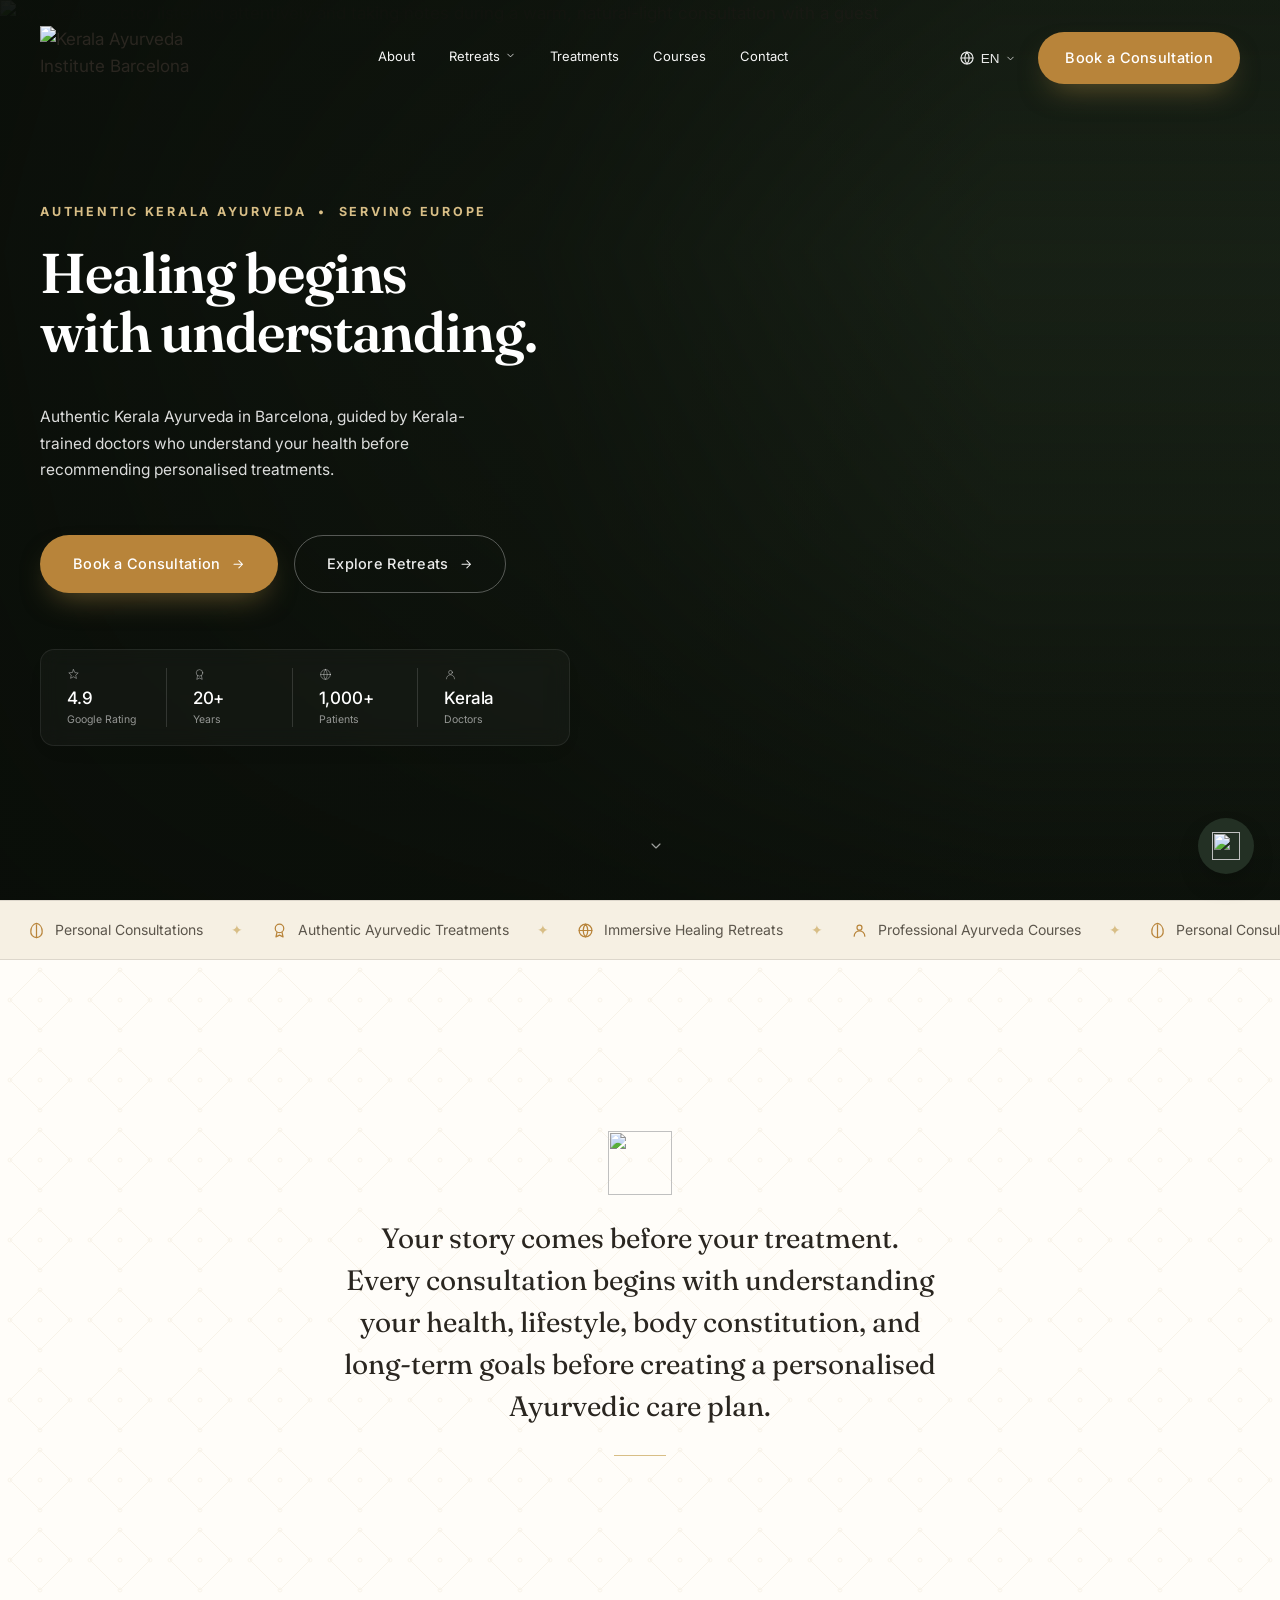
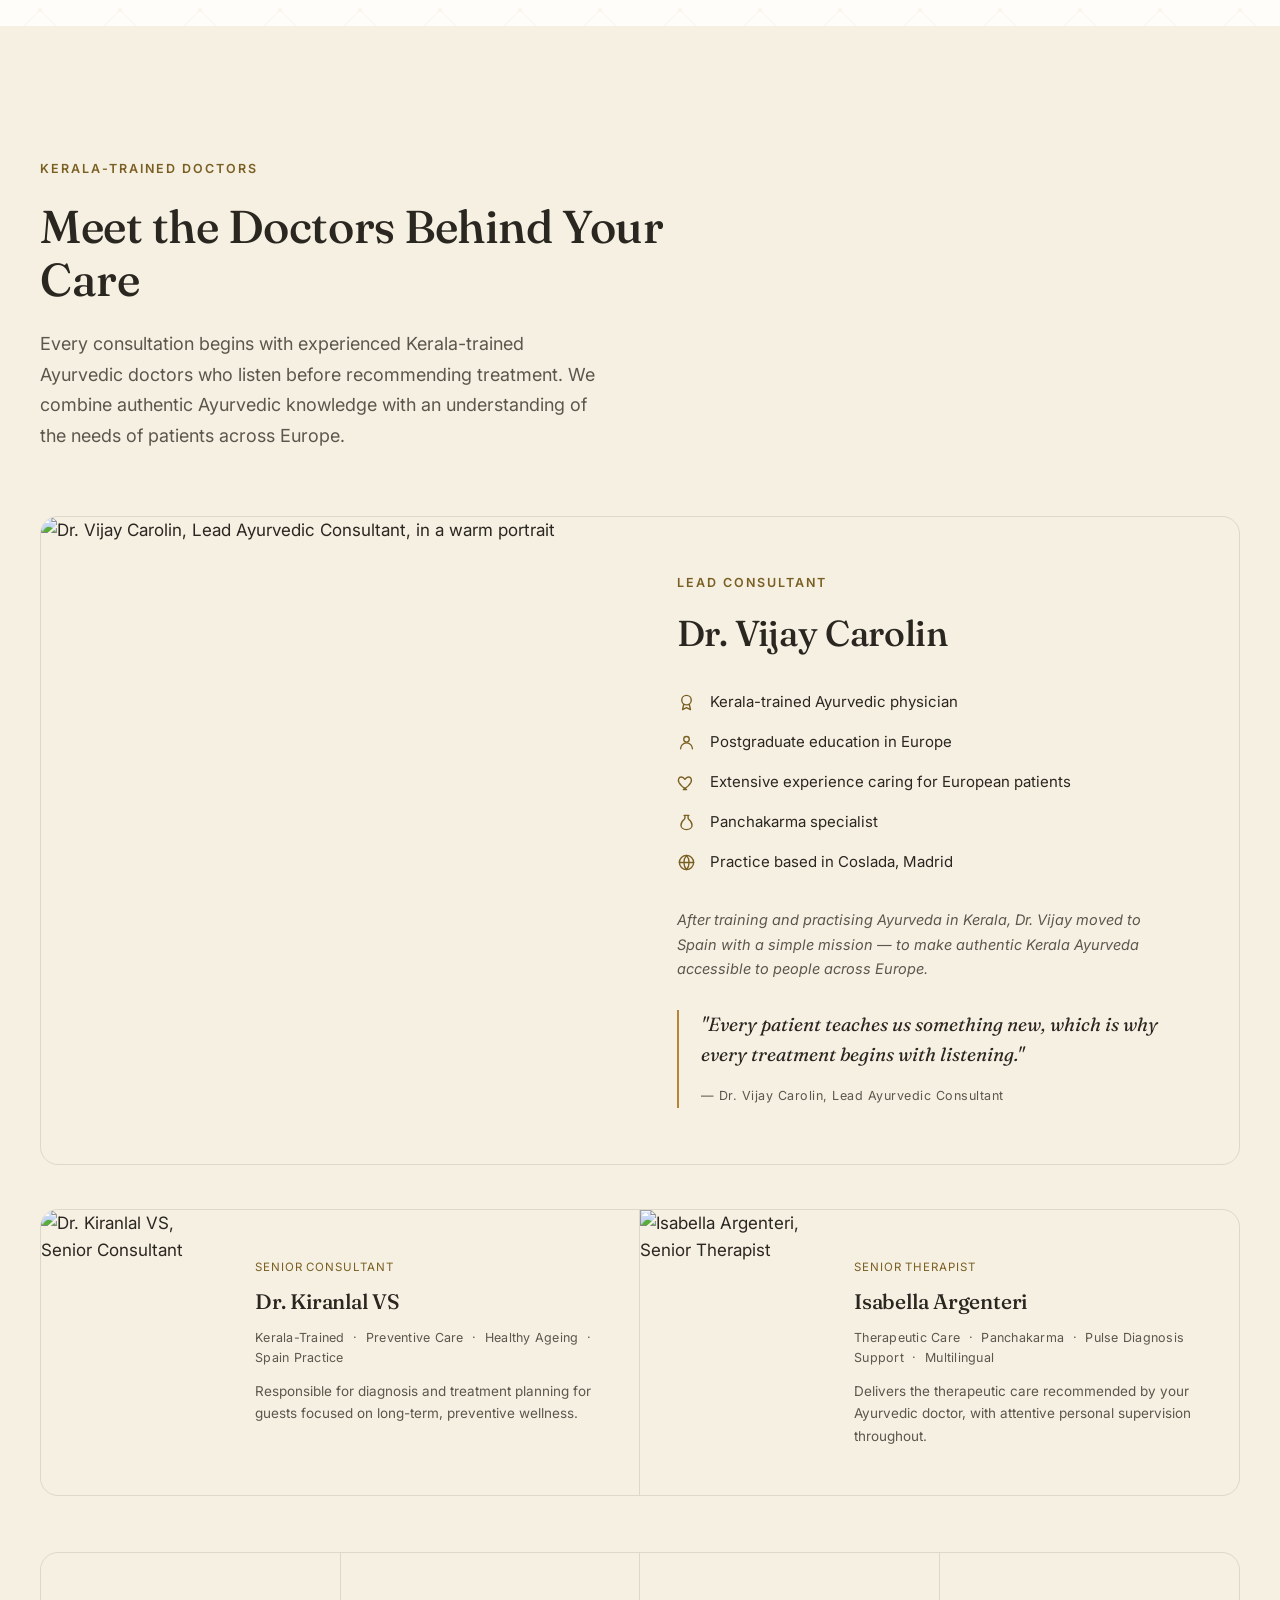
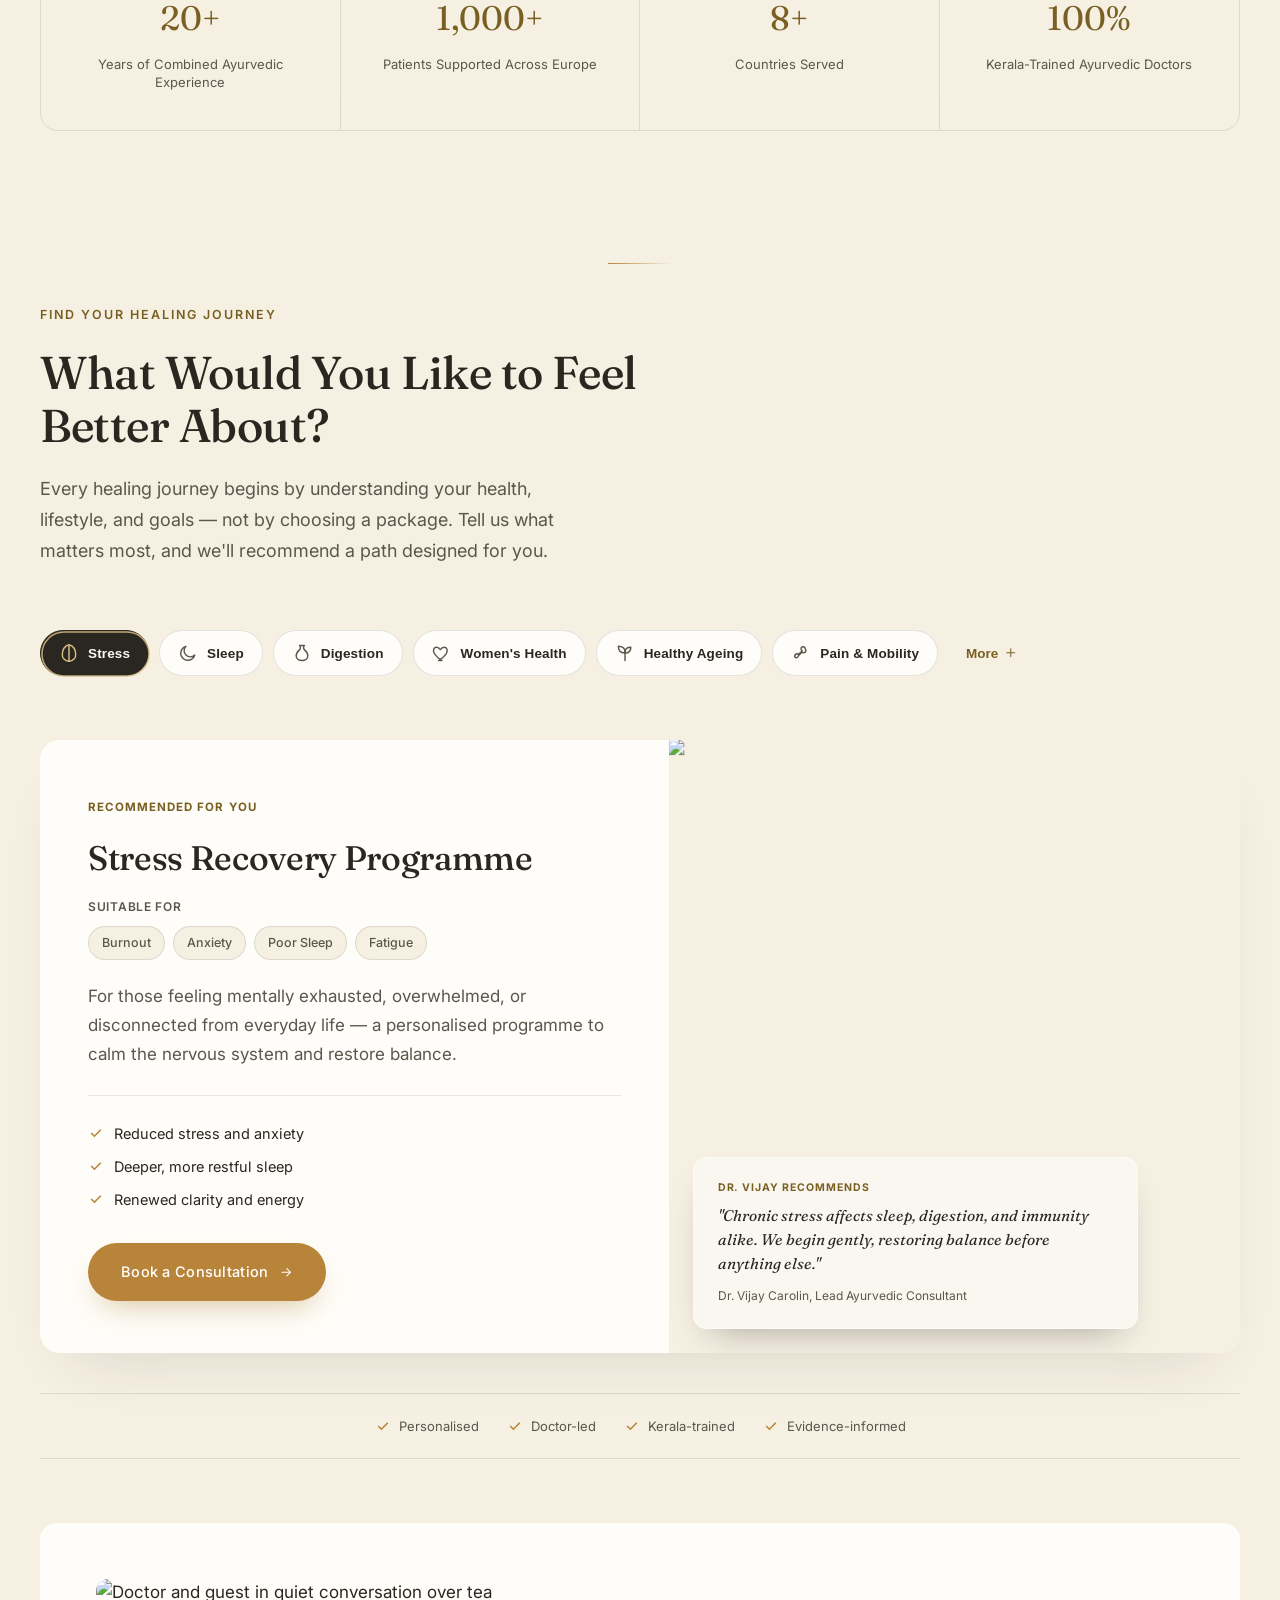
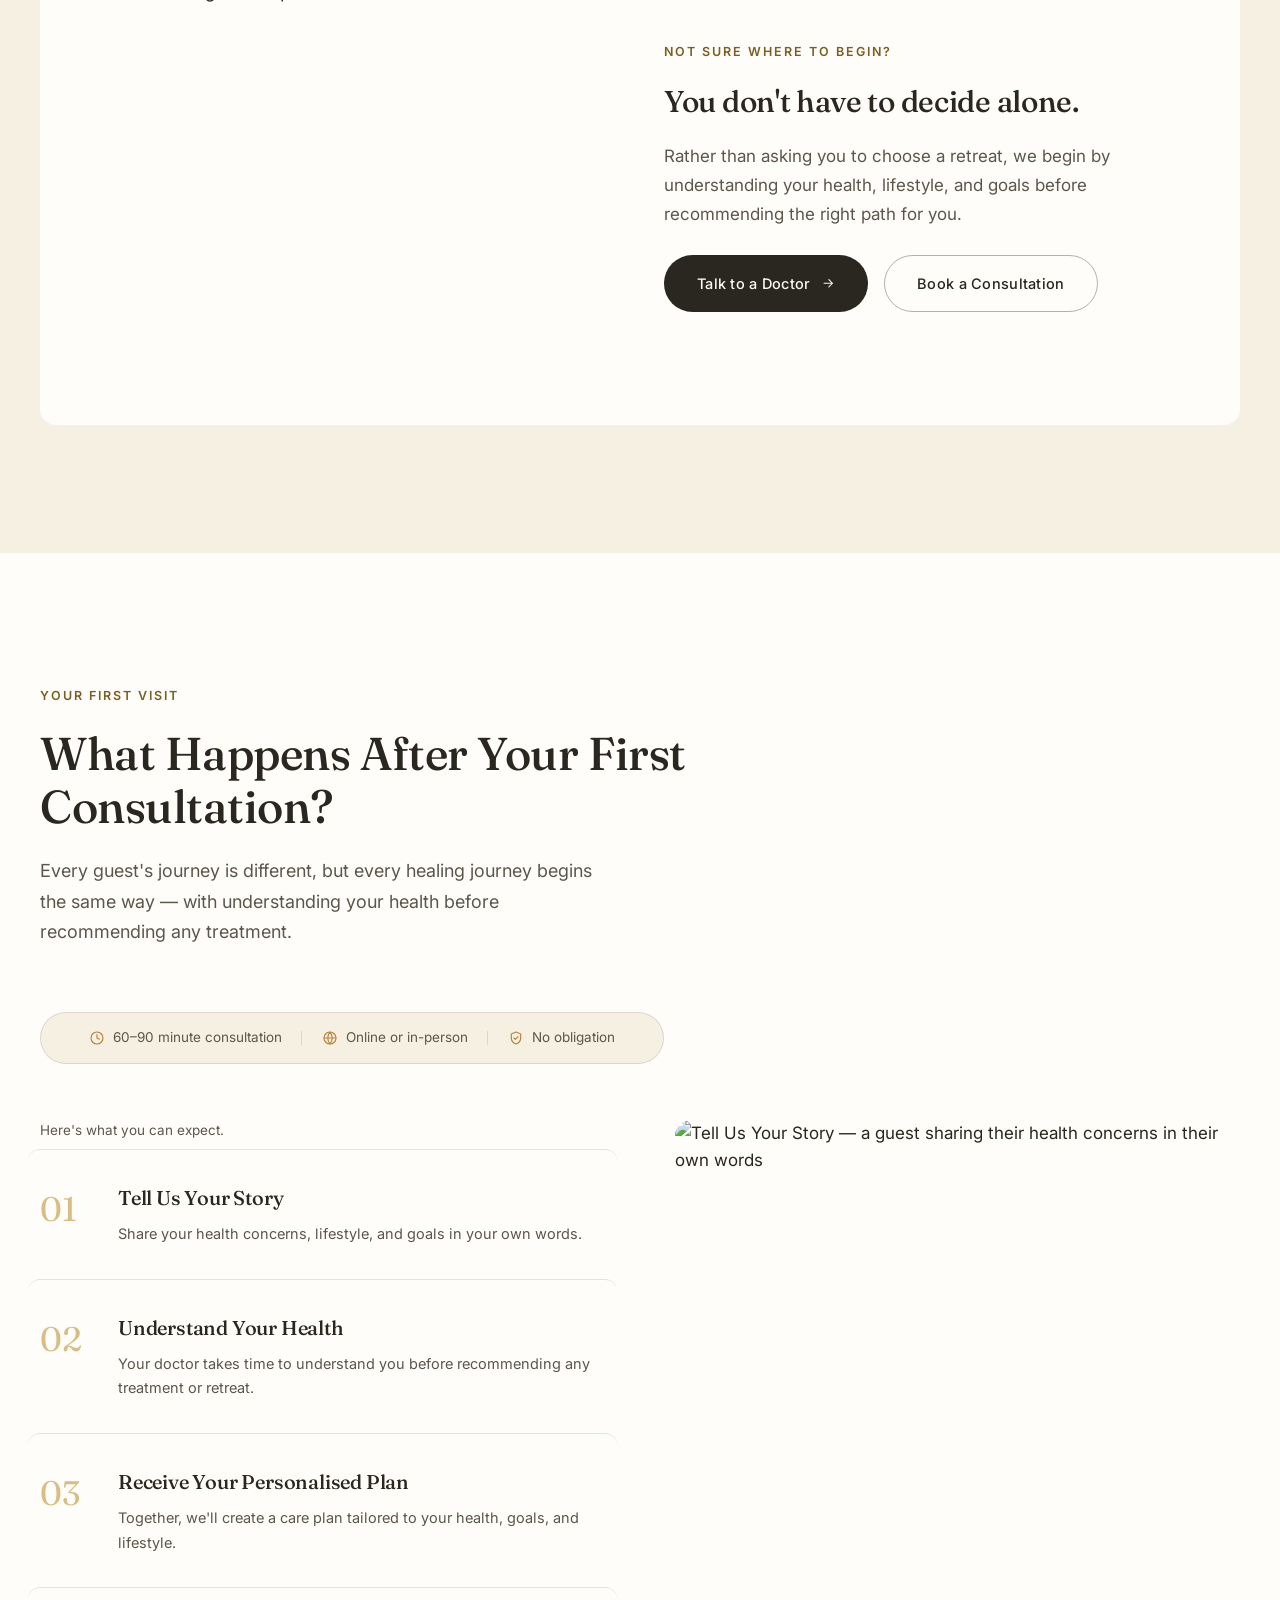
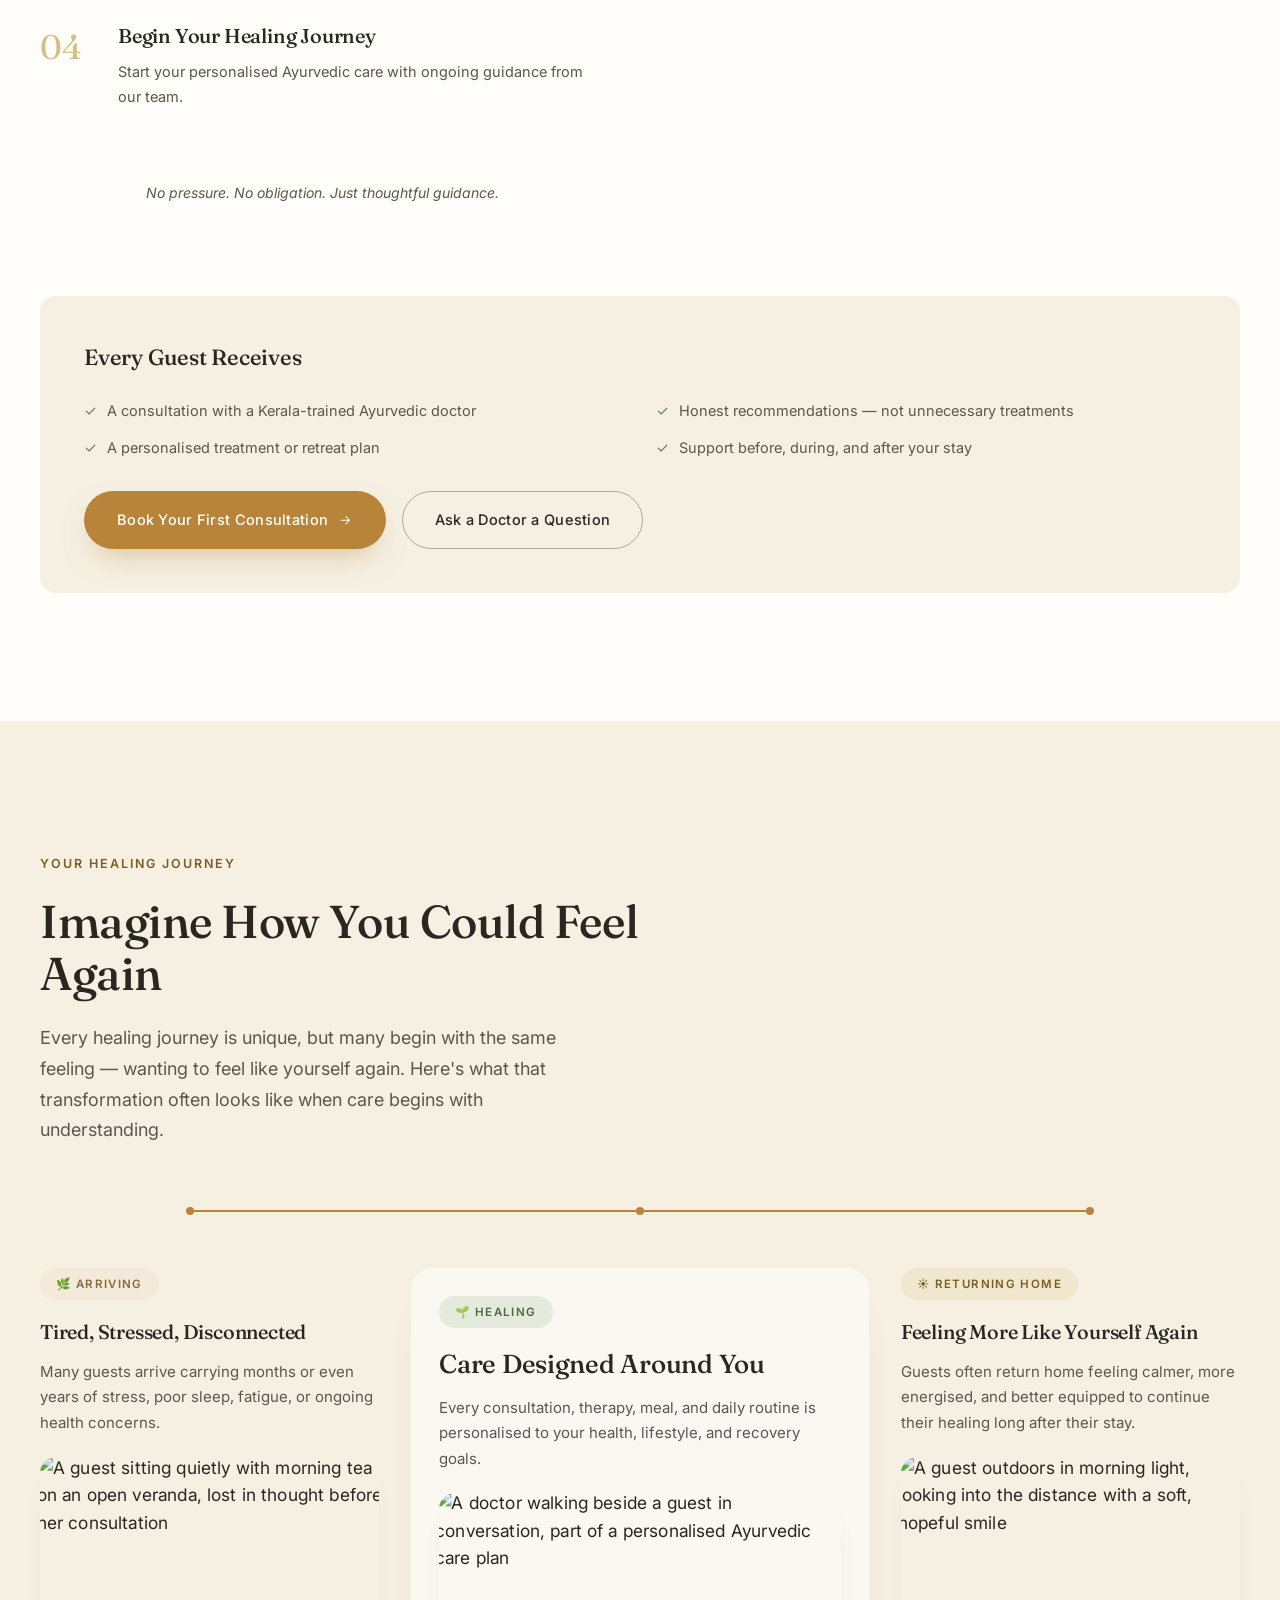
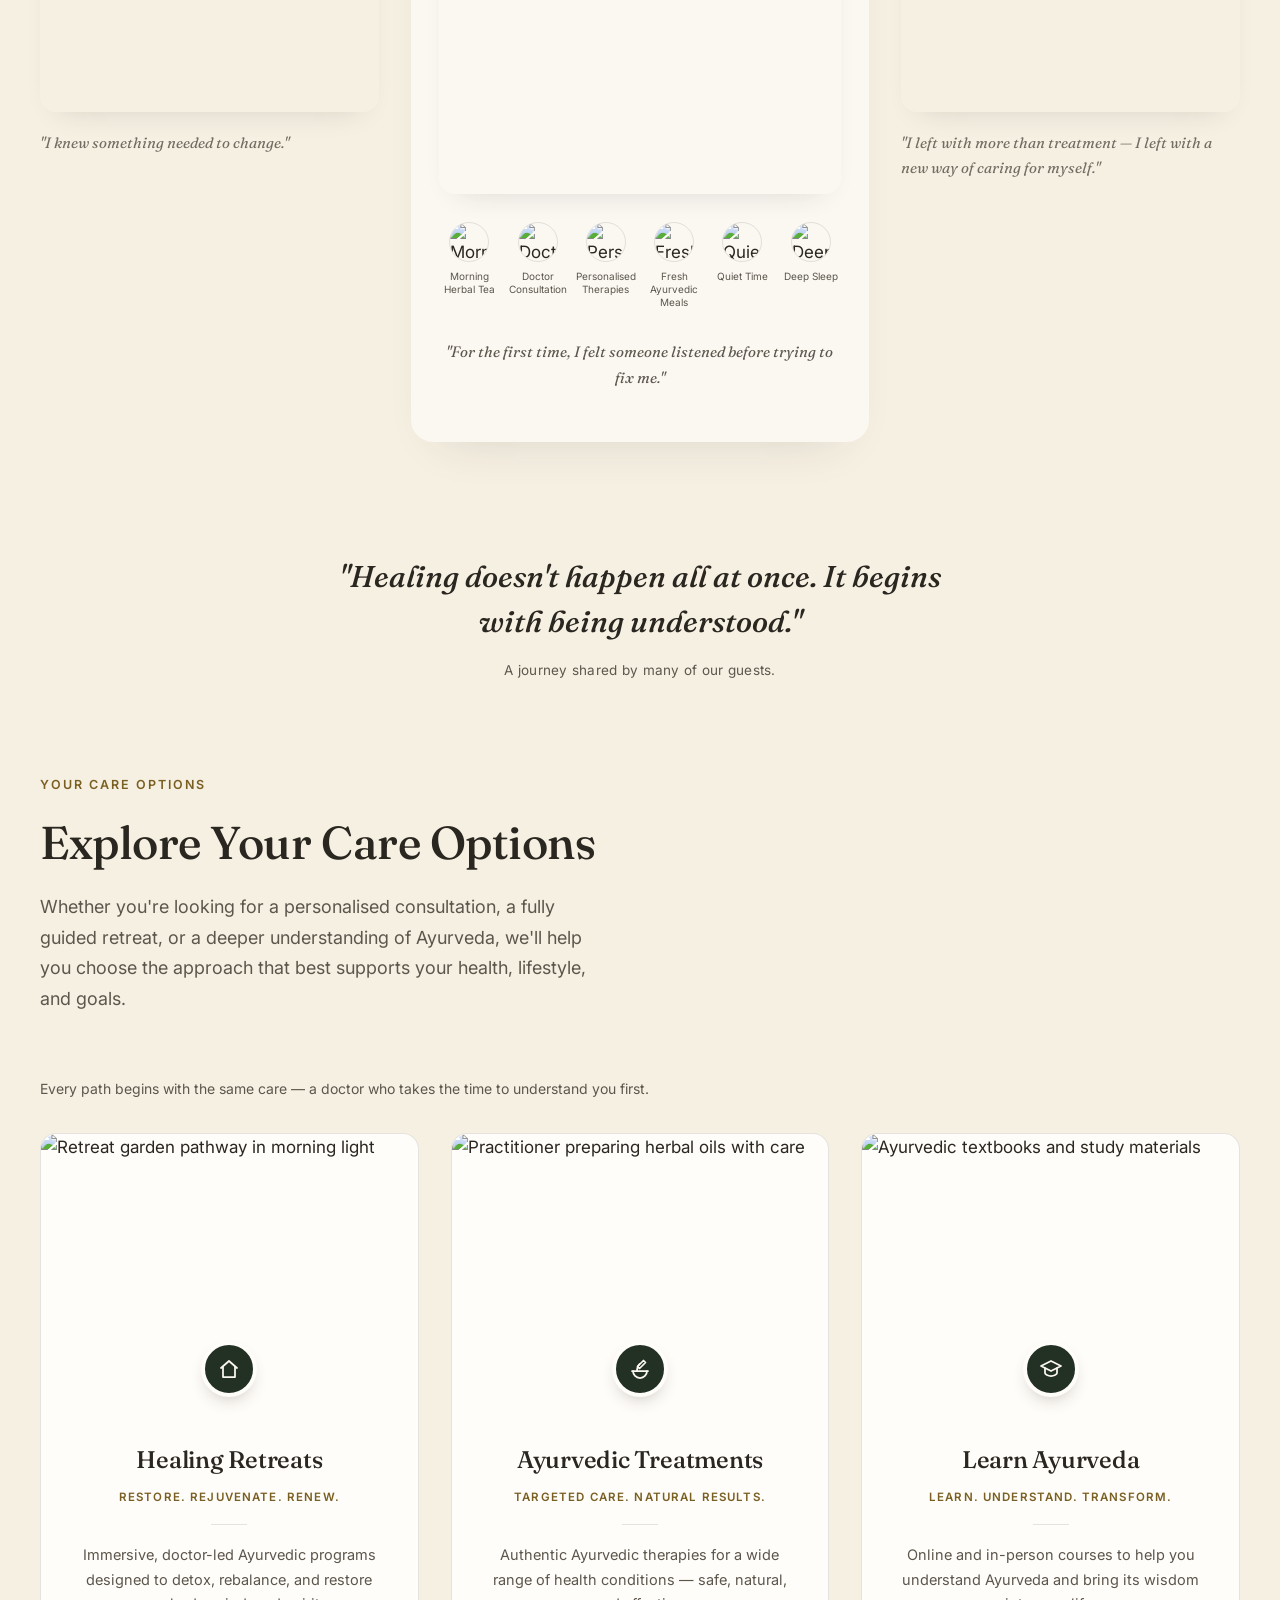
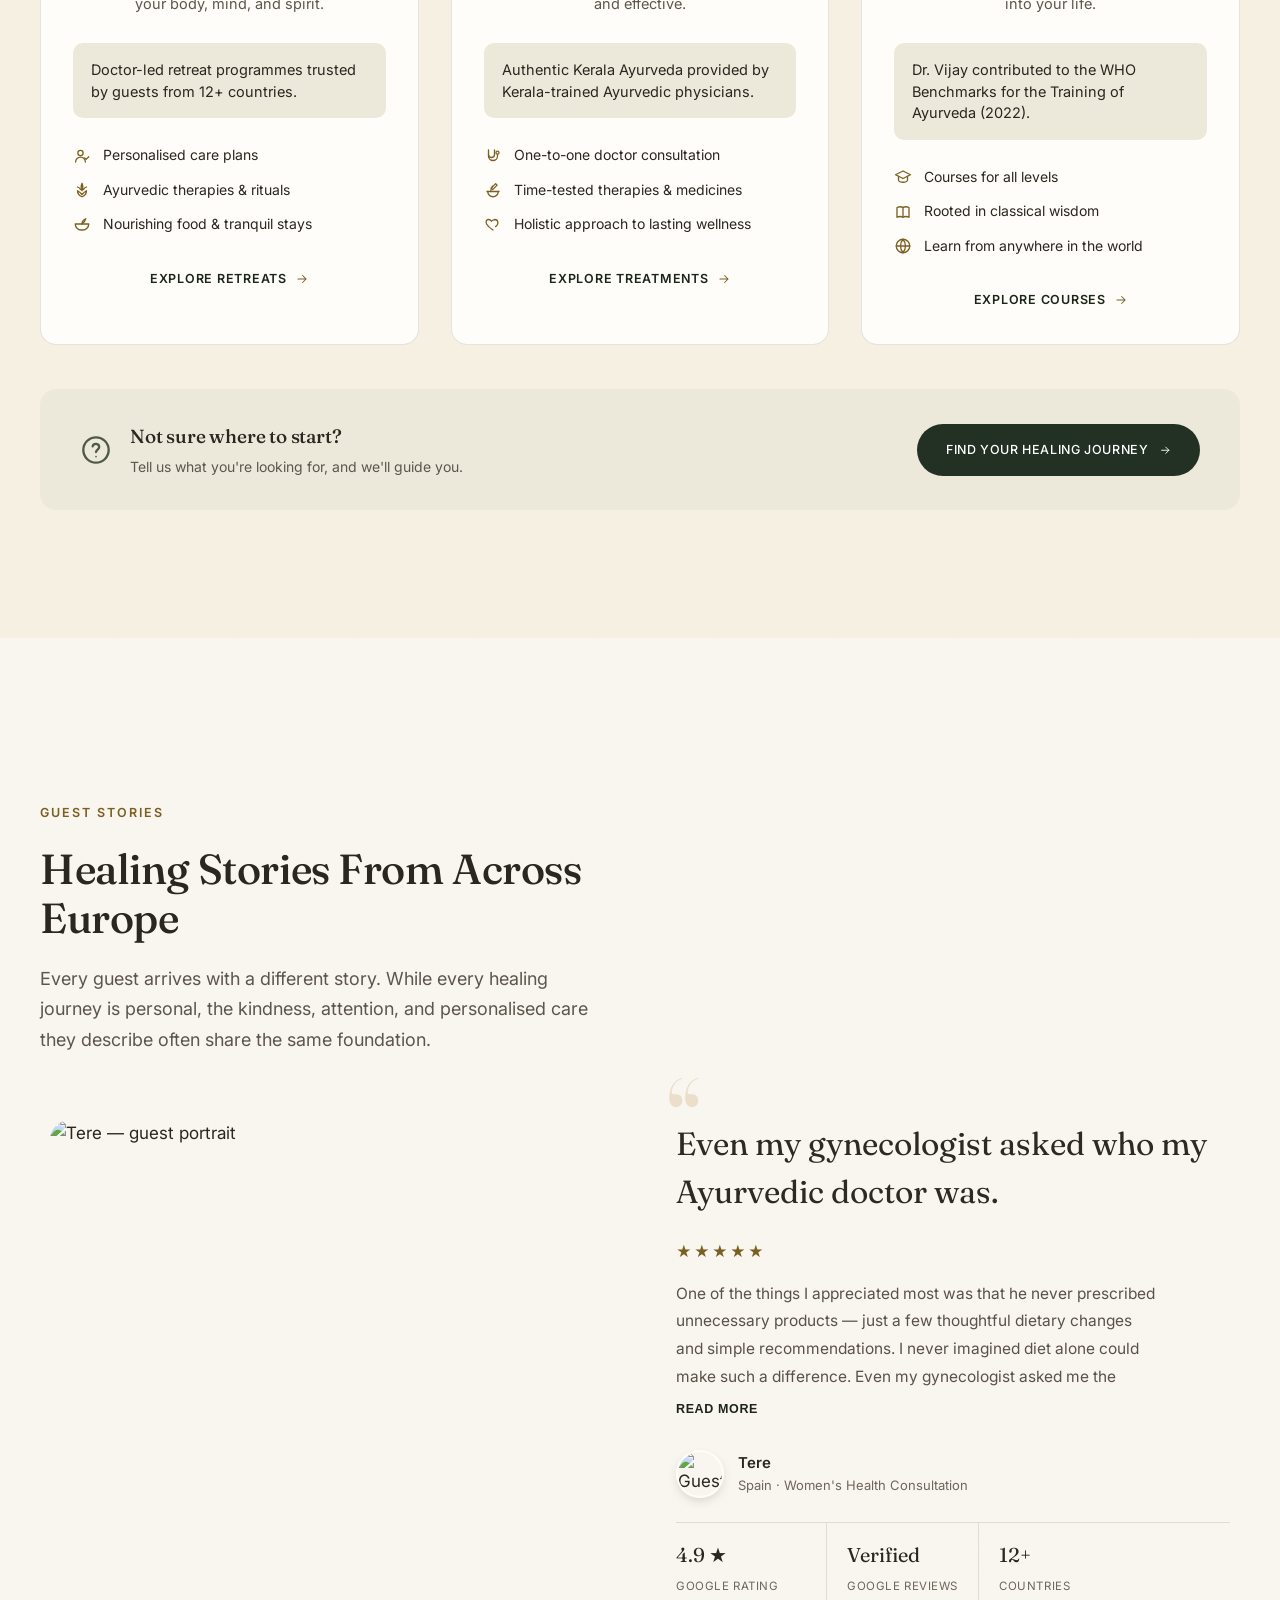
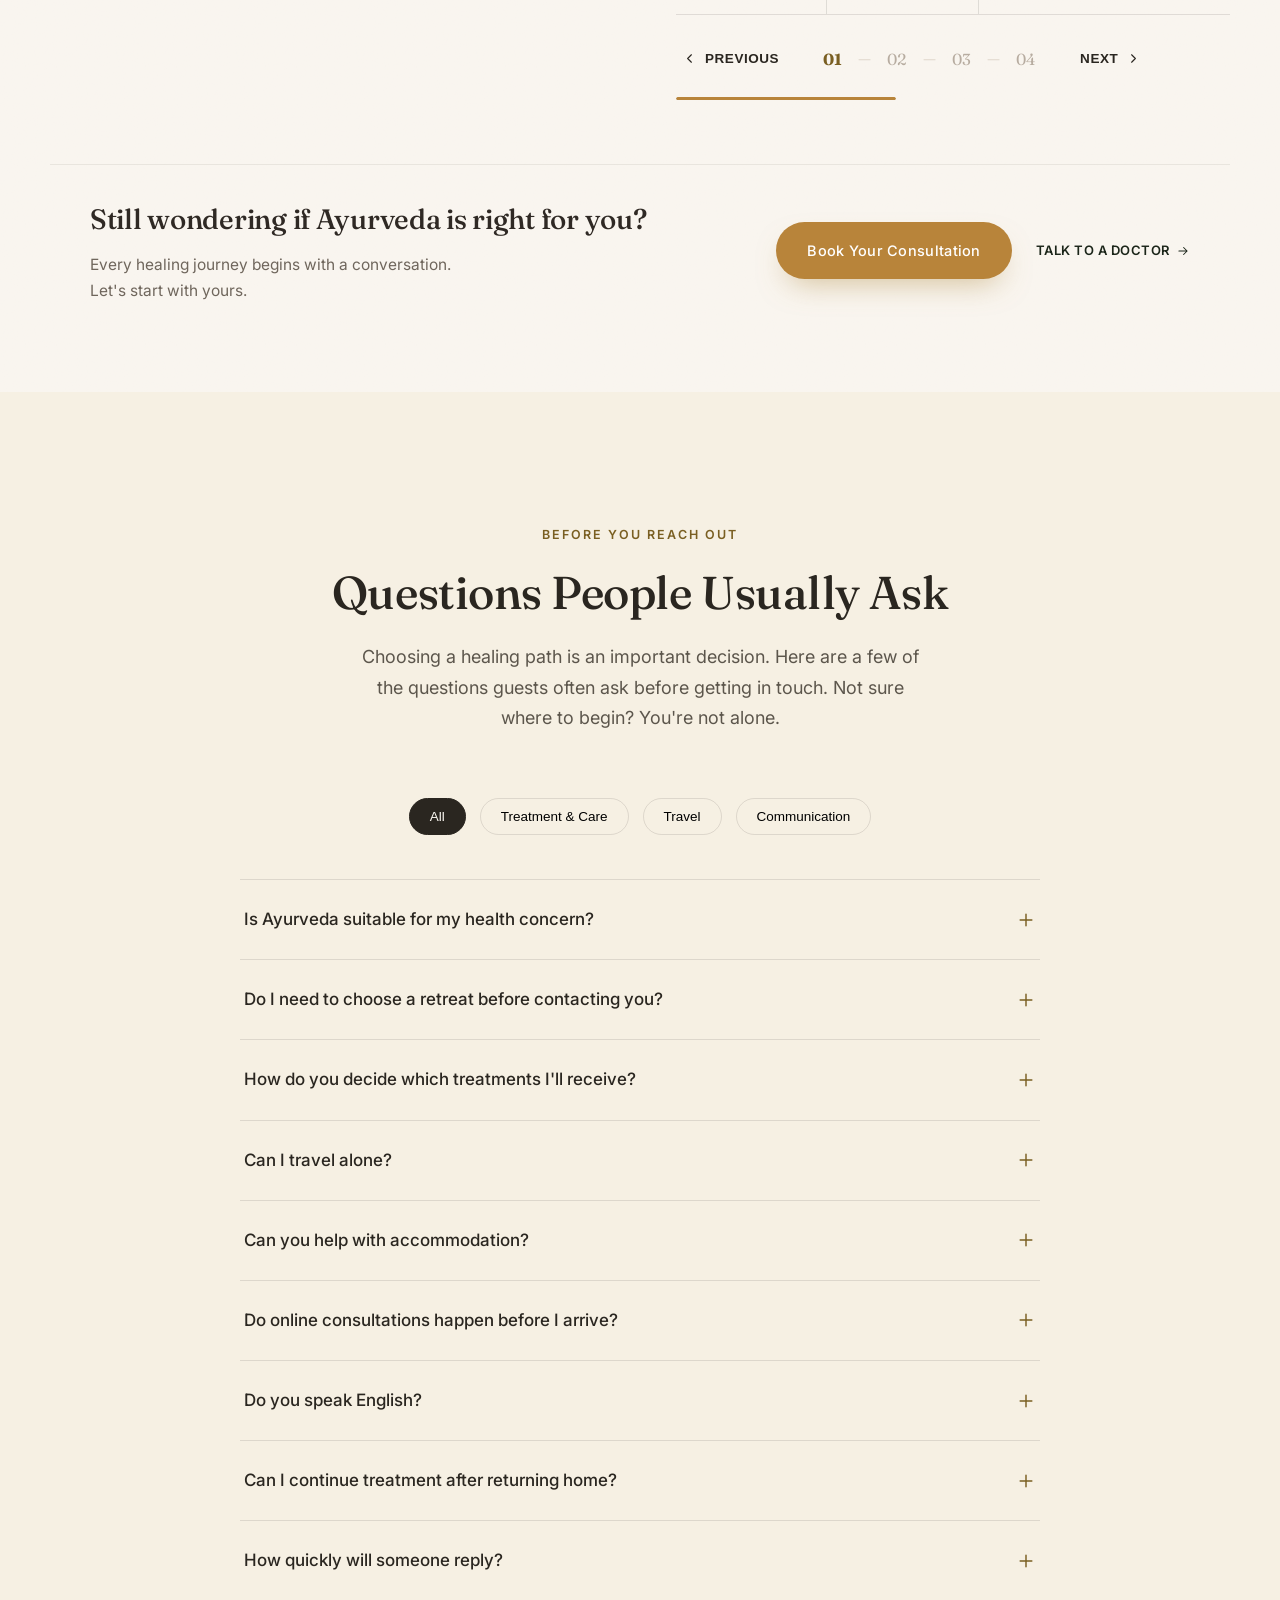
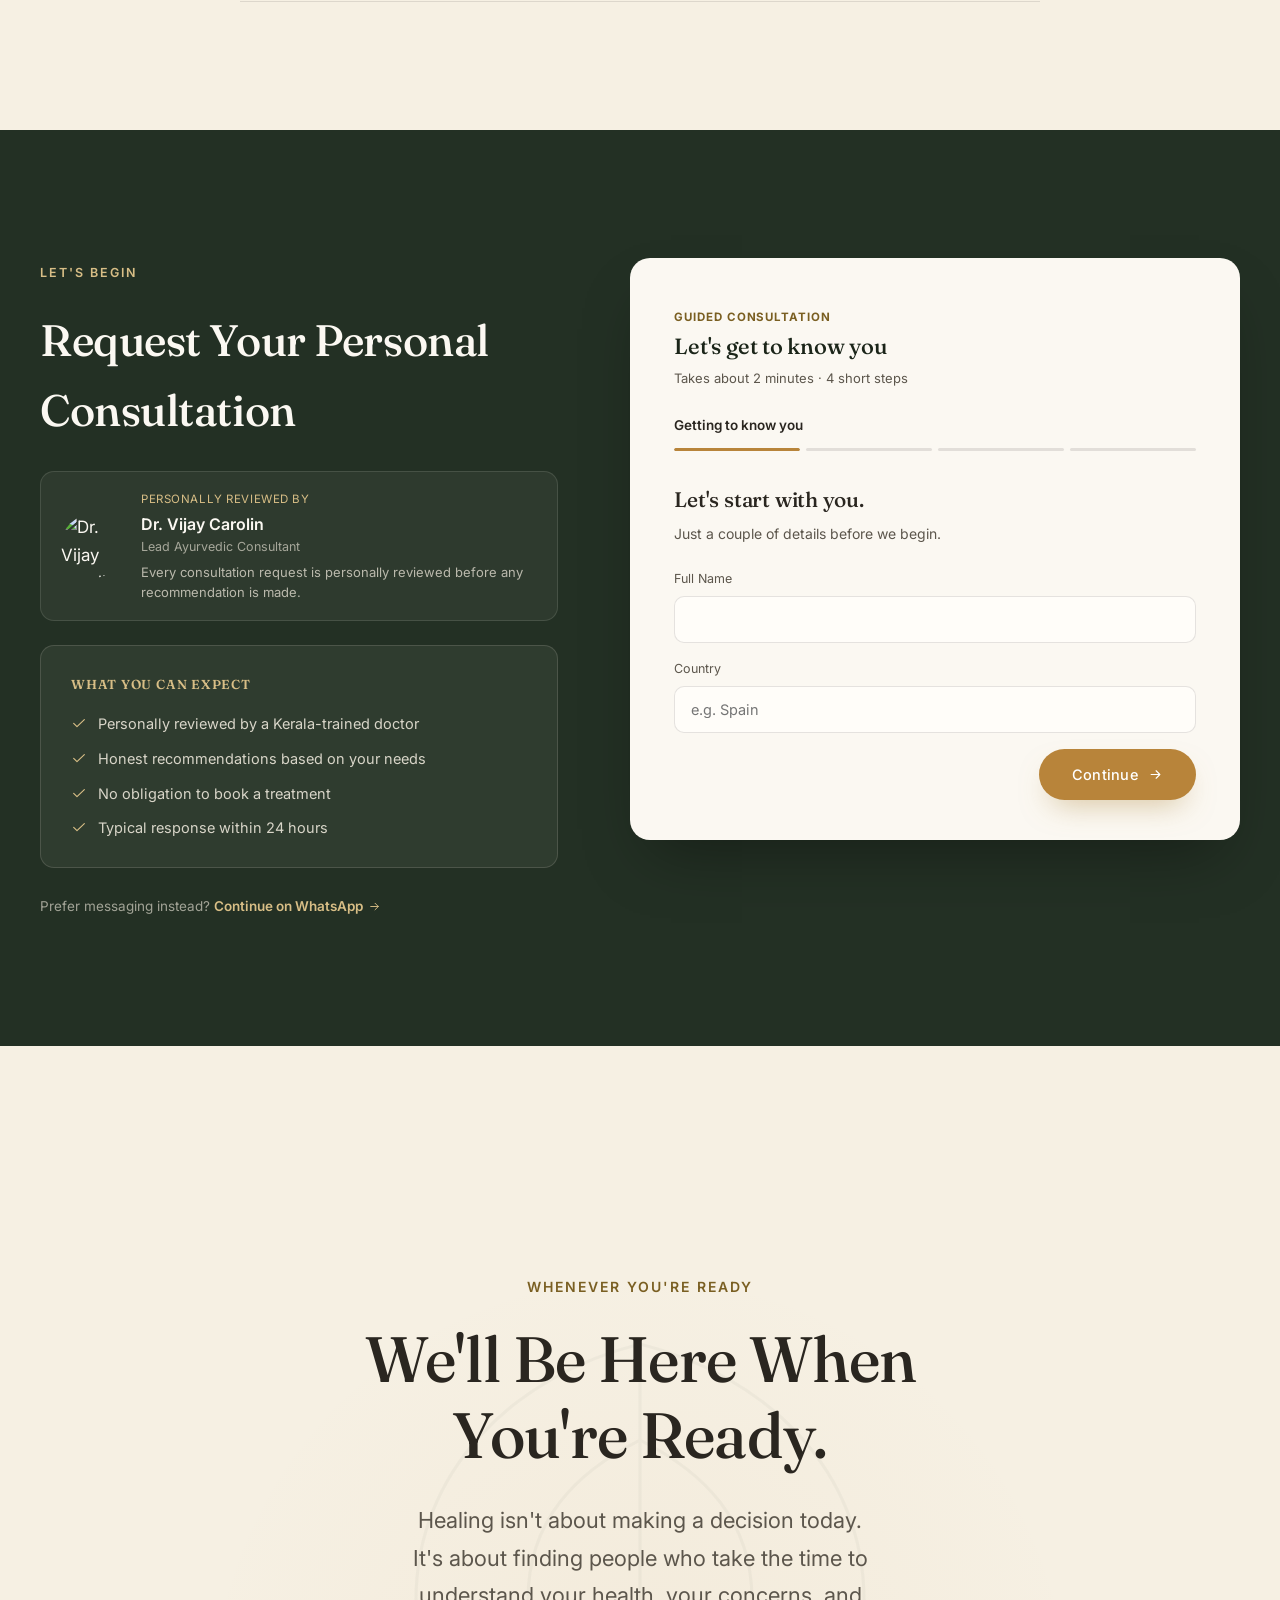
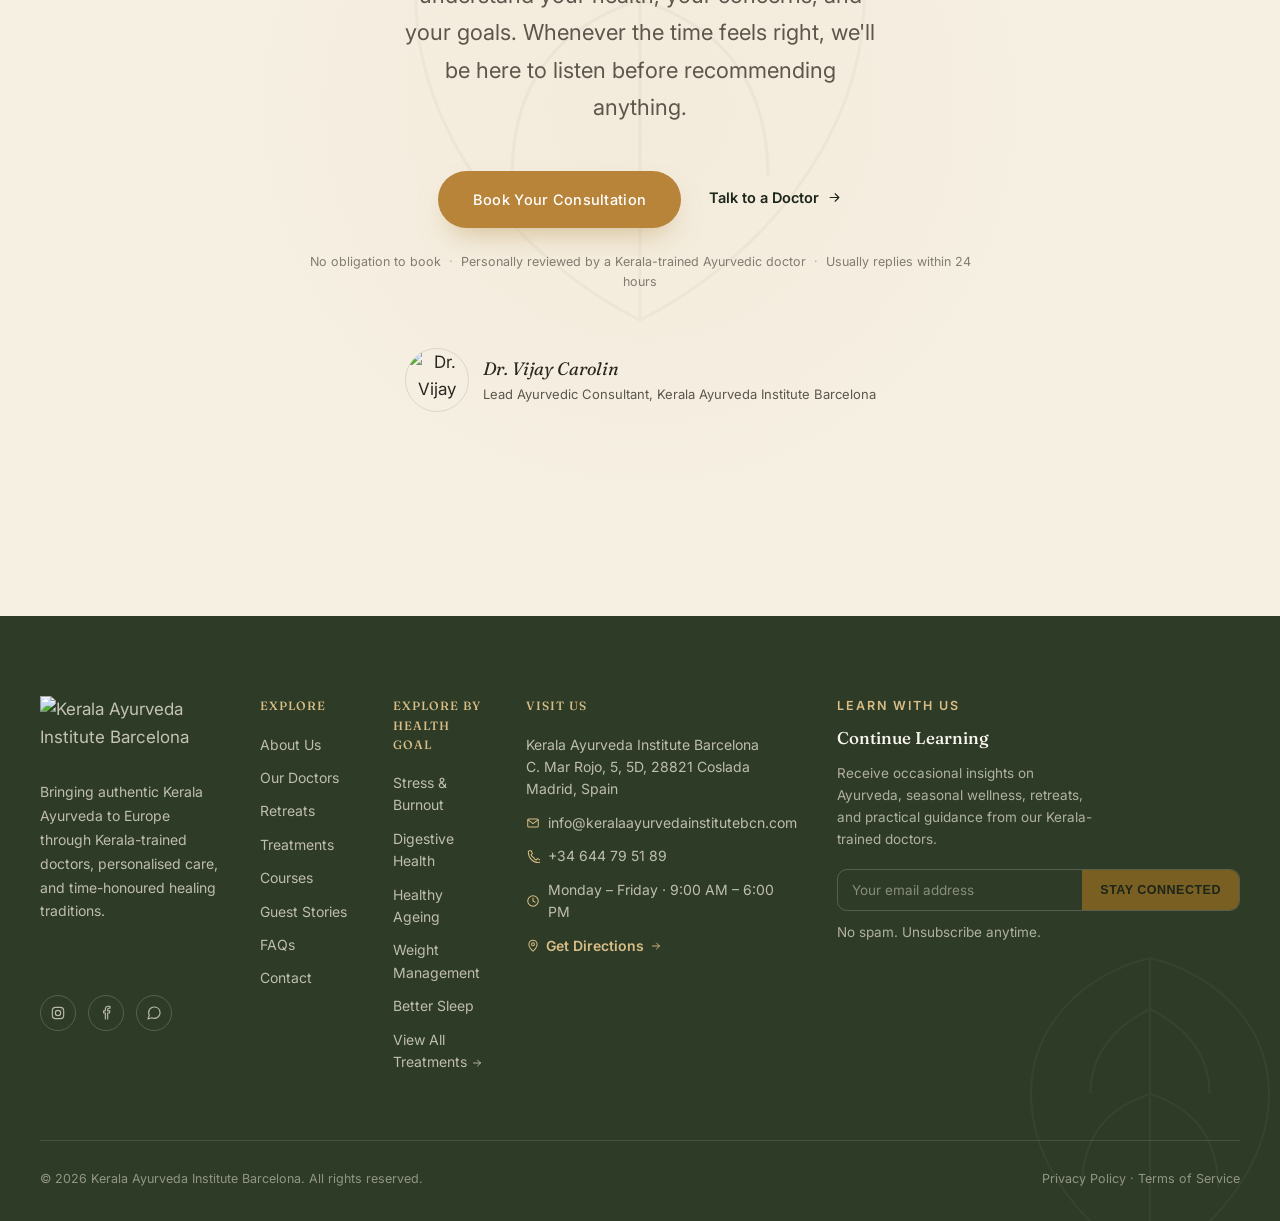
==== index.html @ 8e043197 "Add Retreats mega menu: 3-column layout with health-goal navigation, editorial feature, and mobile a" ====
<!DOCTYPE html>
<html lang="en">
<head>
<meta charset="UTF-8">
<meta name="viewport" content="width=device-width, initial-scale=1.0">
<title>Kerala Ayurveda Institute Barcelona — Healing Begins With Understanding</title>
<meta name="description" content="Authentic Kerala Ayurveda. Kerala-trained doctors. Personalised consultations, treatments and retreats near Madrid, serving guests across Spain and Europe.">
<meta name="theme-color" content="#233024">
<link rel="stylesheet" href="https://use.typekit.net/tau2sow.css">
<link rel="preconnect" href="https://api.fontshare.com">
<link rel="stylesheet" href="https://api.fontshare.com/v2/css?f[]=general-sans@400,500,600,700&display=swap">
<meta property="og:title" content="Kerala Ayurveda Institute Barcelona — Healing Begins With Understanding">
<meta property="og:description" content="Authentic Kerala Ayurveda. Kerala-trained doctors. Personalised consultations, treatments and retreats near Madrid.">
<meta property="og:type" content="website">
<meta name="twitter:card" content="summary_large_image">

<script type="application/ld+json">
{
  "@context": "https://schema.org",
  "@type": "HealthAndBeautyBusiness",
  "name": "Kerala Ayurveda Institute Barcelona",
  "image": "images/kaib-logo.svg",
  "url": "https://keralaayurvedainstitutebcn.com",
  "telephone": "+34644795189",
  "email": "info@keralaayurvedainstitutebcn.com",
  "address": {
    "@type": "PostalAddress",
    "streetAddress": "C. Mar Rojo, 5, 5D",
    "postalCode": "28821",
    "addressLocality": "Coslada",
    "addressRegion": "Madrid",
    "addressCountry": "ES"
  },
  "openingHoursSpecification": {
    "@type": "OpeningHoursSpecification",
    "dayOfWeek": ["Monday","Tuesday","Wednesday","Thursday","Friday"],
    "opens": "09:00",
    "closes": "18:00"
  },
  "hasMap": "https://maps.app.goo.gl/spBiEh1cQsSkh9Jc9",
  "sameAs": [
    "https://wa.me/34644795189"
  ],
  "contactPoint": {
    "@type": "ContactPoint",
    "telephone": "+34644795189",
    "email": "info@keralaayurvedainstitutebcn.com",
    "contactType": "customer service",
    "areaServed": "ES",
    "availableLanguage": ["English","Spanish","Malayalam"]
  }
}
</script>

<link rel="preconnect" href="https://fonts.googleapis.com">
<link rel="preconnect" href="https://fonts.gstatic.com" crossorigin>
<link href="https://fonts.googleapis.com/css2?family=Fraunces:ital,opsz,wght@0,9..144,300;0,9..144,400;0,9..144,500;0,9..144,600;1,9..144,400;1,9..144,500&family=Inter:wght@300;400;500;600&display=swap" rel="stylesheet">

<style>
:root{
  --ivory:#F6F0E3;
  --ivory-soft:#FBF8F2;
  --white:#FFFDF9;
  --ink:#2A2620;
  --ink-soft:#5C564C;
  --gold:#B8843A;
  --gold-text:#7A5F22;
  --gold-light:#C9A96A;
  --gold-soft:#D8BE86;
  --sage:#6E7A5E;
  --sage-bg:#EDE9DA;
  --sage-deep:#4E5A42;
  --forest:#233024;
  --forest-deep:#1B2519;
  --olive:#2E3B27;
  --line:rgba(42,38,32,0.12);
  --radius:2px;
  --serif: 'loretta-display', 'Fraunces', Georgia, serif;
  --sans: 'General Sans', 'Inter', -apple-system, sans-serif;
  --ease: cubic-bezier(.22,.61,.36,1);
  --section-pad: clamp(80px, 10vw, 160px);
}
*{margin:0;padding:0;box-sizing:border-box;}
html{scroll-behavior:smooth;}
a:focus-visible, button:focus-visible, .goal-chip:focus-visible, .faq-q:focus-visible{
  outline:2px solid var(--gold-text);outline-offset:3px;border-radius:2px;
}
.skip-link{
  position:absolute;left:12px;top:-60px;z-index:10000;background:var(--ink);color:var(--ivory-soft);
  padding:12px 20px;font-size:14px;border-radius:2px;transition:top .3s var(--ease);
}
.skip-link:focus{top:12px;}
.icon{
  width:1em;height:1em;stroke:currentColor;fill:none;stroke-width:1.75;
  stroke-linecap:round;stroke-linejoin:round;display:inline-block;vertical-align:-0.14em;
  flex-shrink:0;transition:color .22s ease-out,opacity .22s ease-out;
}
.icon.icon-lg{width:24px;height:24px;}
.icon.icon-sm{width:16px;height:16px;}
button:disabled .icon,.is-disabled .icon{opacity:.4;}
.stars .icon{fill:currentColor;stroke:none;width:0.9em;height:0.9em;}
@media (prefers-reduced-motion: reduce){
  html{scroll-behavior:auto;}
  *, *::before, *::after{animation-duration:0.01ms !important;animation-iteration-count:1 !important;transition-duration:0.01ms !important;scroll-behavior:auto !important;}
  .reveal{opacity:1;transform:none;}
}
body{
  font-family:var(--sans);
  background:var(--ivory);
  color:var(--ink);
  line-height:1.6;
  font-size:17px;
  -webkit-font-smoothing:antialiased;
  overflow-x:hidden;
}
img{max-width:100%;display:block;}
a{color:inherit;text-decoration:none;}
.container{max-width:1280px;margin:0 auto;padding:0 40px;}
@media(max-width:768px){.container{padding:0 24px;}}

h1,h2,h3,h4{font-family:var(--serif);font-weight:500;letter-spacing:-0.01em;color:var(--ink);}
.eyebrow{
  font-size:12.5px;font-weight:600;letter-spacing:0.16em;text-transform:uppercase;
  color:var(--gold-text);display:inline-block;margin-bottom:22px;
}
.eyebrow.on-dark{color:var(--gold-soft);}
.section-head{max-width:680px;margin-bottom:64px;}
.section-head h2{font-size:clamp(32px,4vw,46px);line-height:1.15;margin-bottom:22px;}
.section-head p{font-size:18px;color:var(--ink-soft);line-height:1.7;max-width:560px;}

.btn{
  display:inline-flex;align-items:center;gap:10px;
  padding:16px 32px;border-radius:999px;
  font-size:14.5px;font-weight:500;letter-spacing:0.02em;
  transition:all .35s var(--ease);cursor:pointer;border:1px solid transparent;
  white-space:nowrap;
}
.btn:hover{transform:translateY(-2px);box-shadow:0 12px 24px -10px rgba(42,38,32,0.28);}
.btn-primary{background:var(--ink);color:var(--ivory-soft);}
.btn-primary:hover{background:var(--gold);color:var(--ink);}
.btn-secondary{background:transparent;color:var(--ink);border-color:rgba(42,38,32,0.35);}
.btn-secondary:hover{border-color:var(--ink);background:rgba(42,38,32,0.04);}
.btn-on-dark.btn-primary{background:var(--gold);color:var(--forest-deep);}
.btn-on-dark.btn-primary:hover{background:var(--gold-soft);}
.btn-on-dark.btn-secondary{color:rgba(255,255,255,0.92);border-color:rgba(255,255,255,0.3);transition:border-color .22s ease-out,background-color .22s ease-out,color .22s ease-out;}
.btn-on-dark.btn-secondary:hover{border-color:rgba(255,255,255,0.65);background:rgba(255,255,255,0.06);color:#fff;}
.btn-arrow{transition:transform .35s var(--ease);}
.btn:hover .btn-arrow, .link-arrow:hover .arrow-i{transform:translateX(5px);}

.link-arrow{display:inline-flex;align-items:center;gap:8px;font-size:14.5px;font-weight:500;color:var(--ink);border-bottom:1px solid transparent;padding-bottom:2px;transition:border-color .3s;}
.link-arrow:hover{border-color:var(--gold);}
.arrow-i{transition:transform .35s var(--ease);}

.reveal{opacity:0;transform:translateY(24px);transition:opacity .9s var(--ease), transform .9s var(--ease);}
.reveal.is-visible{opacity:1;transform:translateY(0);}
.reveal-delay-1.is-visible{transition-delay:.1s;}
.reveal-delay-2.is-visible{transition-delay:.2s;}
.reveal-delay-3.is-visible{transition-delay:.3s;}

/* ===== LOADING SCREEN ===== */
#loader{
  position:fixed;inset:0;z-index:9999;background:var(--ivory);
  display:flex;align-items:center;justify-content:center;
  transition:opacity 1s var(--ease), visibility 1s var(--ease);
}
#loader.hidden{opacity:0;visibility:hidden;pointer-events:none;}
#loader::before{
  content:'';position:absolute;inset:0;pointer-events:none;opacity:.035;
  background-image:url("data:image/svg+xml,%3Csvg xmlns='http://www.w3.org/2000/svg' width='120' height='120'%3E%3Cfilter id='n'%3E%3CfeTurbulence type='fractalNoise' baseFrequency='0.85' numOctaves='2' stitchTiles='stitch'/%3E%3C/filter%3E%3Crect width='100%25' height='100%25' filter='url(%23n)'/%3E%3C/svg%3E");
}
.loader-inner{position:relative;text-align:center;max-width:420px;padding:0 24px;}
.loader-mark{
  width:96px;height:96px;margin:0 auto 36px;
  display:flex;align-items:center;justify-content:center;
  opacity:0;animation:loaderFade 0.9s var(--ease) 0.1s forwards;
}
.loader-mark img{width:100%;height:100%;object-fit:contain;display:block;}
.loader-name{
  font-family:var(--serif);font-size:20px;letter-spacing:0.03em;color:var(--ink);font-weight:400;
  margin-bottom:16px;opacity:0;animation:loaderFade 0.9s var(--ease) 0.5s forwards;
}
.loader-statement{
  font-size:14px;color:var(--ink-soft);font-style:italic;font-family:var(--serif);opacity:.85;
  margin-bottom:40px;animation:loaderFade 0.9s var(--ease) 0.9s forwards;
}
.loader-track{
  width:220px;height:2px;background:rgba(42,38,32,0.12);margin:0 auto 12px;position:relative;
  overflow:hidden;border-radius:2px;
  opacity:0;animation:loaderFade 0.9s var(--ease) 1.3s forwards;
}
.loader-fill{
  position:absolute;left:0;top:0;height:100%;width:0;background:var(--gold-text);
  transition:width 1.6s var(--ease);
}
.loader-fill::after{
  content:'';position:absolute;top:0;right:0;height:100%;width:24px;
  background:linear-gradient(90deg, transparent, rgba(255,255,255,0.65));
  animation:loaderShimmer 1.4s ease-in-out infinite;
}
@keyframes loaderShimmer{0%,100%{opacity:.3;}50%{opacity:1;}}
.loader-msg{
  font-size:12px;letter-spacing:0.02em;color:var(--ink-soft);text-transform:none;
  opacity:0;animation:loaderFade 0.9s var(--ease) 1.6s forwards;
}
@keyframes loaderFade{to{opacity:1;}}
@media (prefers-reduced-motion: reduce){
  .loader-fill::after{animation:none;opacity:.5;}
}

/* ===== NAV ===== */
header{
  position:fixed;top:0;left:0;right:0;z-index:500;
  padding:26px 0;transition:all .5s var(--ease);
}
header.scrolled{
  background:rgba(251,248,242,0.86);backdrop-filter:blur(14px);
  padding:16px 0;border-bottom:1px solid rgba(42,38,32,0.06);
}
.nav-inner{display:flex;align-items:center;justify-content:space-between;}
.brand{display:flex;align-items:center;gap:12px;}
.brand-mark{position:relative;width:168px;height:64px;flex-shrink:0;display:block;}
.brand-icon{
  position:absolute;inset:0;width:100%;height:100%;object-fit:contain;object-position:left center;
  transition:opacity .4s var(--ease);
}
.brand-icon-dark{opacity:0;}
header.scrolled .brand-icon-light{opacity:0;}
header.scrolled .brand-icon-dark{opacity:1;}
.brand-icon-mobile-light,.brand-icon-mobile-dark{display:none;}
.copy-mobile{display:none!important;}
.brand-text{display:flex;flex-direction:column;}
.brand-name{font-family:var(--serif);font-size:14px;line-height:1.2;letter-spacing:0.03em;text-transform:uppercase;color:#fff;transition:color .5s var(--ease);}
.brand-sub{font-size:9.5px;letter-spacing:0.14em;text-transform:uppercase;color:var(--gold-soft);margin-top:3px;transition:color .5s var(--ease);}
.nav-links{display:flex;align-items:center;gap:34px;}
.nav-links a{
  position:relative;font-size:13px;color:#fff;opacity:.96;padding-bottom:4px;
  transition:color .25s ease-out,opacity .25s ease-out;
}
.nav-links a::after{
  content:'';position:absolute;left:50%;right:50%;bottom:0;height:1px;background:var(--gold-soft);
  transition:left .25s ease-out,right .25s ease-out;
}
.nav-links a:hover,.nav-links a:focus-visible{opacity:1;color:var(--gold-soft);}
.nav-links a:hover::after,.nav-links a:focus-visible::after{left:0;right:0;}
.nav-links a.active::after{left:0;right:0;}

/* ===== RETREATS MEGA MENU ===== */
.nav-item-mega{position:relative;}
.nav-link-trigger{
  display:flex;align-items:center;gap:5px;background:none;border:none;cursor:pointer;
  position:relative;font-size:13px;font-family:var(--sans);color:#fff;opacity:.96;padding-bottom:4px;
  transition:color .25s ease-out,opacity .25s ease-out;
}
.nav-link-trigger::after{
  content:'';position:absolute;left:50%;right:50%;bottom:0;height:1px;background:var(--gold-soft);
  transition:left .25s ease-out,right .25s ease-out;
}
.nav-link-trigger:hover,.nav-link-trigger:focus-visible,.nav-link-trigger[aria-expanded="true"]{opacity:1;color:var(--gold-soft);}
.nav-link-trigger:hover::after,.nav-link-trigger:focus-visible::after,.nav-link-trigger[aria-expanded="true"]::after{left:0;right:0;}
.nav-caret{width:11px;height:11px;transition:transform .25s var(--ease);}
.nav-link-trigger[aria-expanded="true"] .nav-caret{transform:rotate(180deg);}
header.scrolled .nav-link-trigger{color:var(--ink);}

.mega-menu{
  position:fixed;left:0;right:0;top:var(--header-h,116px);
  opacity:0;visibility:hidden;pointer-events:none;
  transform:translateY(0);transition:opacity .22s ease-out,transform .22s ease-out,visibility 0s linear .22s;
  z-index:450;
}
.nav-item-mega.mega-open .mega-menu{
  opacity:1;visibility:visible;pointer-events:auto;transform:translateY(12px);
  transition:opacity .22s ease-out,transform .22s ease-out,visibility 0s linear 0s;
}
.mega-inner{
  max-width:1180px;margin:0 auto;background:var(--ivory-soft);border-radius:20px;
  box-shadow:0 40px 80px -30px rgba(20,18,14,0.35);border:1px solid rgba(42,38,32,0.06);
  padding:40px 48px 36px;
}
.mega-head{margin-bottom:28px;}
.mega-title{font-family:var(--serif);font-size:32px;font-weight:600;color:var(--ink);letter-spacing:-0.01em;}
.mega-cols{display:grid;grid-template-columns:1fr 1.25fr 1fr;gap:56px;padding-bottom:32px;}
.mega-col-heading{
  display:block;font-size:15px;text-transform:uppercase;letter-spacing:1.5px;
  opacity:.6;color:var(--ink);font-weight:600;margin-bottom:14px;
}
.mega-col-sub{font-size:13.5px;color:var(--ink-soft);line-height:1.5;margin-bottom:20px;max-width:70ch;}

/* Column 1 — goal list */
.mega-goal-list{list-style:none;margin:0;padding:0;display:flex;flex-direction:column;gap:2px;}
.mega-goal{
  display:flex;align-items:center;gap:12px;width:100%;background:none;border:none;cursor:pointer;
  text-align:left;padding:11px 12px;border-radius:10px;border-left:2px solid transparent;
  font-size:15px;color:var(--ink);font-family:var(--sans);font-weight:400;
  transition:background-color .2s ease-out,border-color .2s ease-out,font-weight .2s ease-out;
}
.mega-goal .icon{width:18px;height:18px;color:var(--ink-soft);flex-shrink:0;transition:color .2s ease-out;}
.mega-goal:hover,.mega-goal:focus-visible,.mega-goal.active{
  background:var(--sage-bg);border-left-color:var(--gold);font-weight:500;
}
.mega-goal:hover .icon,.mega-goal:focus-visible .icon,.mega-goal.active .icon{color:var(--gold-text);}

/* Column 2 — recommended journey */
.mega-journey-top{display:flex;align-items:center;gap:10px;margin-bottom:6px;flex-wrap:wrap;}
.mega-journey-name{font-family:var(--sans);font-size:22px;font-weight:500;color:var(--ink);}
.mega-journey-badge{
  font-size:10.5px;font-weight:600;letter-spacing:.06em;text-transform:uppercase;color:var(--gold-text);
  background:var(--gold-soft2,rgba(176,141,70,0.14));padding:4px 10px;border-radius:999px;
}
.mega-journey-days{font-size:13px;color:var(--ink-soft);margin-bottom:14px;}
.mega-journey-desc{font-size:15px;line-height:1.6;color:var(--ink-soft);margin-bottom:18px;max-width:70ch;}
.mega-journey-includes-label{display:block;font-size:11.5px;text-transform:uppercase;letter-spacing:.08em;font-weight:600;color:var(--ink);opacity:.7;margin-bottom:10px;}
.mega-journey-includes{list-style:none;margin:0 0 22px;padding:0;display:grid;grid-template-columns:1fr 1fr;gap:8px 14px;}
.mega-journey-includes li{display:flex;align-items:center;gap:7px;font-size:13.5px;color:var(--ink-soft);}
.mega-journey-includes li .icon{width:14px;height:14px;color:var(--gold-text);flex-shrink:0;}
.mega-journey-cta{
  display:inline-flex;align-items:center;gap:8px;font-size:14px;font-weight:600;color:var(--gold-text);
}
.mega-journey-cta .btn-arrow{width:15px;height:15px;transition:transform .18s ease-out;}
.mega-journey-cta:hover .btn-arrow{transform:translateX(4px);}
#megaJourney{transition:opacity .25s ease-out,transform .25s ease-out;}
#megaJourney.mega-fading{opacity:0;transform:translateY(6px);}

/* Column 3 — editorial feature */
.mega-feature-image{
  width:100%;aspect-ratio:420/320;border-radius:20px;overflow:hidden;margin-bottom:18px;
  background:var(--sage-bg);position:relative;
}
.mega-feature-image img{
  width:100%;height:100%;object-fit:cover;display:block;position:absolute;inset:0;
  opacity:1;transition:opacity .25s ease-out;
}
.mega-feature-image img.mega-fading{opacity:0;}
.mega-feature-title{font-family:var(--serif);font-size:19px;font-weight:600;color:var(--ink);margin-bottom:8px;}
.mega-feature-desc{font-size:13.5px;line-height:1.55;color:var(--ink-soft);margin-bottom:12px;}
.mega-feature-link{display:inline-flex;align-items:center;gap:8px;font-size:13.5px;font-weight:600;color:var(--ink);}
.mega-feature-link .btn-arrow{width:14px;height:14px;transition:transform .18s ease-out;}
.mega-feature-link:hover .btn-arrow{transform:translateX(4px);}

/* Bottom CTA panel — shared component, subtle sage tint */
.mega-bottom-panel{
  display:flex;align-items:center;justify-content:space-between;gap:24px;flex-wrap:wrap;
  border-top:1px solid rgba(42,38,32,0.08);padding-top:24px;background:var(--sage-bg);
  margin:0 -48px -36px;padding:24px 48px;border-radius:0 0 20px 20px;
  transition:background-color .2s ease-out;
}
.mega-bottom-panel:hover{background:#E4DFCB;}
.mega-bottom-text{display:flex;flex-direction:column;gap:4px;}
.mega-bottom-text strong{font-size:15px;font-weight:600;color:var(--ink);}
.mega-bottom-text span{font-size:13.5px;color:var(--ink-soft);}
.mega-bottom-cta{transition:transform .18s ease-out,box-shadow .18s ease-out;}
.mega-bottom-cta:hover{transform:translateY(-2px);}

@media(min-width:981px){
  .mega-menu{display:block;}
}

.nav-cta{display:flex;align-items:center;gap:22px;}
.nav-lang{
  display:flex;align-items:center;gap:6px;font-size:13.5px;color:#fff;
  background:none;border:none;cursor:pointer;opacity:.9;transition:opacity .3s,color .5s var(--ease);
}
.nav-lang:hover{opacity:1;}
.nav-lang .icon{width:16px;height:16px;}
.nav-lang .chevron{width:11px;height:11px;}
/* Once scrolled past the hero, header gets a solid ivory bg — switch text back to ink */
header.scrolled .brand-name{color:var(--ink);}
header.scrolled .brand-sub{color:var(--gold-text);}
header.scrolled .nav-links a{color:var(--ink);}
header.scrolled .nav-lang{color:var(--ink);}
.btn-gold{background:var(--gold);color:#fff;box-shadow:0 14px 30px -12px rgba(176,141,70,0.55);}
.btn-gold:hover{background:#9c7a37;}
#hero .btn-gold{padding:18px 36px;font-size:15px;}
.nav-toggle{display:none;background:none;border:none;font-size:22px;cursor:pointer;width:44px;height:44px;align-items:center;justify-content:center;color:#fff;transition:color .5s var(--ease);}
header.scrolled .nav-toggle{color:var(--ink);}
@media(max-width:980px){
  .nav-links{
    display:flex;flex-direction:column;align-items:flex-start;gap:0;
    position:fixed;top:0;right:0;height:100vh;width:min(320px,80vw);
    background:var(--ivory-soft);padding:100px 32px 32px;
    transform:translateX(100%);transition:transform .5s var(--ease);
    box-shadow:-20px 0 50px -20px rgba(0,0,0,0.15);
    z-index:501;overflow-y:auto;-webkit-overflow-scrolling:touch;
  }
  .nav-links.open{transform:translateX(0);}
  .nav-links a{width:100%;padding:16px 0;border-bottom:1px solid var(--line);font-size:16px;color:var(--ink)!important;opacity:1;}
  .nav-toggle{display:flex;}
  .nav-lang{display:none;}

  /* Retreats accordion (mobile fallback — no mega menu on mobile/tablet) */
  .nav-item-mega{width:100%;position:static;}
  .nav-link-trigger{
    width:100%;padding:16px 0;border-bottom:1px solid var(--line);
    font-size:16px;color:var(--ink)!important;opacity:1;justify-content:space-between;
  }
  .nav-link-trigger::after{display:none;}
  .mega-menu{
    position:static;opacity:1;visibility:visible;pointer-events:auto;
    transform:none;transition:none;z-index:auto;
    max-height:0;overflow:hidden;
  }
  .nav-item-mega.mega-open .mega-menu{max-height:1400px;transition:max-height .35s var(--ease);}
  .mega-inner{max-width:none;background:none;border-radius:0;box-shadow:none;border:none;padding:4px 0 12px;}
  .mega-head{display:none;}
  .mega-cols{display:block;gap:0;padding-bottom:0;}
  .mega-col-2,.mega-col-3{display:none;}
  .mega-col-1 .mega-col-sub{margin-bottom:14px;}
  .mega-goal{padding:12px 10px;font-size:15px;}
  .mega-bottom-panel{
    display:flex;flex-direction:column;align-items:flex-start;gap:14px;
    margin:16px 0 0;padding:18px;border-radius:14px;border-top:none;
  }
  .mega-bottom-cta{width:100%;box-sizing:border-box;text-align:center;justify-content:center;}
  .nav-links-close{
    display:flex;align-items:center;justify-content:center;
    position:absolute;top:26px;right:28px;width:36px;height:36px;
    background:none;border:none;border-radius:50%;cursor:pointer;color:var(--ink);
    transition:background-color .2s ease-out;
  }
  .nav-links-close:hover{background:rgba(42,38,32,0.06);}
  .nav-links-close svg{width:18px;height:18px;}
  .nav-backdrop{
    position:fixed;inset:0;z-index:499;background:rgba(20,18,14,0.4);
    opacity:0;visibility:hidden;transition:opacity .4s var(--ease),visibility .4s var(--ease);
  }
  .nav-backdrop.open{opacity:1;visibility:visible;}
  /* Nav hide-on-scroll (hamburger breakpoint only) — reuses the mobileCtaBar show/hide pattern */
  header{transition:all .5s var(--ease),transform .3s var(--ease);}
  header.nav-hidden{transform:translateY(-100%);}
}
@media(min-width:981px){
  .nav-links-close,.nav-backdrop{display:none;}
}
@media(max-width:560px){
  .nav-cta .btn{padding:11px 18px;font-size:13.5px;}
}

/* ===== HERO — full-bleed immersive background ===== */
#hero{
  position:relative;min-height:100vh;max-height:900px;display:flex;align-items:center;
  overflow:hidden;background:var(--forest-deep);
}
.hero-bg{position:absolute;inset:0;z-index:0;opacity:0;transform:scale(1.02);transition:opacity .5s ease-out,transform 1.4s ease-out;}
#hero.hero-loaded .hero-bg{opacity:1;transform:scale(1);}
.hero-bg img{width:100%;height:100%;object-fit:cover;object-position:center 28%;display:block;}
.hero-bg img.hero-bg-mobile{display:none;}
.hero-overlay{
  position:absolute;inset:0;z-index:1;
  background:
    linear-gradient(90deg, rgba(10,14,9,0.92) 0%, rgba(10,14,9,0.66) 42%, rgba(10,14,9,0.17) 78%),
    linear-gradient(180deg, rgba(15,20,13,0.35) 0%, rgba(15,20,13,0.05) 28%, rgba(12,16,10,0.3) 60%, rgba(10,14,9,0.8) 100%);
}
.hero-content{position:relative;z-index:2;width:100%;padding:104px 0 56px;}
.hero-copy{max-width:530px;}
.hero-copy .eyebrow{
  color:var(--gold-soft);letter-spacing:0.22em;font-weight:700;display:block;margin-bottom:22px;
  opacity:0;transform:translateY(10px);transition:opacity .4s ease-out,transform .4s ease-out;
}
#hero.hero-loaded .hero-copy .eyebrow{transition-delay:.25s;opacity:1;transform:translateY(0);}
.hero-copy h1{
  font-weight:600;font-size:clamp(36px,4.6vw,56px);line-height:1.05;letter-spacing:-0.02em;
  margin-bottom:38px;padding-bottom:.08em;color:#fff;
}
.line-mask{display:block;}
.line-inner{display:block;opacity:0;transform:translateY(18px);transition:opacity .6s var(--ease),transform .6s var(--ease);}
#hero.hero-loaded .line-mask:nth-child(1) .line-inner{transition-delay:.35s;opacity:1;transform:translateY(0);}
#hero.hero-loaded .line-mask:nth-child(2) .line-inner{transition-delay:.48s;opacity:1;transform:translateY(0);}
.hero-copy .sub{
  font-size:15.5px;color:rgba(255,255,255,0.86);margin-bottom:52px;max-width:470px;line-height:1.7;
  opacity:0;transform:translateY(10px);transition:opacity .4s ease-out,transform .4s ease-out;
}
#hero.hero-loaded .hero-copy .sub{transition-delay:.6s;opacity:1;transform:translateY(0);}

.hero-ctas{
  display:flex;flex-wrap:wrap;gap:16px;margin-bottom:56px;
  opacity:0;transform:translateY(10px);transition:opacity .4s ease-out,transform .4s ease-out;
}
#hero.hero-loaded .hero-ctas{transition-delay:.9s;opacity:1;transform:translateY(0);}
#hero.hero-loaded .hero-ctas a:nth-child(2){transition-delay:1s;}
#hero .btn-gold{padding:16px 32px;font-size:14.5px;min-height:54px;box-sizing:border-box;display:inline-flex;align-items:center;}
#hero .btn-on-dark.btn-secondary{min-height:54px;box-sizing:border-box;display:inline-flex;align-items:center;}

.trust-strip{
  display:flex;align-items:stretch;gap:0;
  padding:18px 26px;border-radius:14px;
  background:rgba(255,255,255,0.03);backdrop-filter:blur(10px);
  border:1px solid rgba(255,255,255,0.08);box-shadow:0 8px 24px -16px rgba(0,0,0,0.3);
  opacity:0;transition:opacity .4s ease-out;
}
#hero.hero-loaded .trust-strip{transition-delay:.7s;opacity:1;}
.trust-item{
  display:flex;flex-direction:column;align-items:flex-start;gap:5px;
  padding:0 26px;border-right:1px solid rgba(255,255,255,0.14);flex:1;
  opacity:0;transform:translateY(6px);transition:opacity .35s ease-out,transform .35s ease-out;
}
.trust-item:first-child{padding-left:0;}
.trust-item:last-child{border-right:none;}
#hero.hero-loaded .trust-item{opacity:1;transform:translateY(0);}
#hero.hero-loaded .trust-item:nth-child(1){transition-delay:.7s;}
#hero.hero-loaded .trust-item:nth-child(2){transition-delay:.78s;}
#hero.hero-loaded .trust-item:nth-child(3){transition-delay:.86s;}
#hero.hero-loaded .trust-item:nth-child(4){transition-delay:.94s;}
.trust-item .icon{width:13px;height:13px;color:rgba(255,255,255,0.4);flex-shrink:0;transition:color .22s ease-out;order:-1;margin-bottom:3px;}
.trust-item strong{display:block;font-size:17px;font-weight:500;color:#fff;line-height:1.15;letter-spacing:-0.01em;transition:color .22s ease-out;}
.trust-item span{display:block;font-size:10.5px;color:rgba(255,255,255,0.55);line-height:1.3;}
.trust-item:hover strong{color:var(--gold-soft);}
.trust-item:hover .icon{color:var(--gold-soft);}
@media(max-width:700px){
  .trust-strip{flex-wrap:wrap;row-gap:16px;padding:16px 18px;}
  .trust-item{width:50%;flex:none;padding:0 14px 12px;border-right:none;border-bottom:1px solid rgba(255,255,255,0.12);}
  .trust-item:nth-child(odd){border-right:1px solid rgba(255,255,255,0.14);padding-left:0;}
  .trust-item:nth-child(even){padding-right:0;}
}

.scroll-invite{
  position:absolute;left:50%;bottom:32px;transform:translateX(-50%);z-index:2;
  display:inline-flex;align-items:center;justify-content:center;
  width:32px;height:44px;color:rgba(255,255,255,0.6);transition:color .25s ease-out;
}
.scroll-invite span{display:none;}
.scroll-invite:hover{color:#fff;}
.scroll-chevron{width:16px;height:16px;animation:scrollChevron 2.2s ease-in-out infinite;}
@keyframes scrollChevron{
  0%,100%{transform:translateY(0);opacity:.6;}
  50%{transform:translateY(7px);opacity:1;}
}
@media(prefers-reduced-motion:reduce){
  .hero-bg,.hero-copy .eyebrow,.line-inner,.hero-copy .sub,.hero-ctas,.trust-strip,.trust-item{
    transition:none!important;opacity:1!important;transform:none!important;
  }
  .scroll-chevron{animation:none;}
}
@media(max-width:980px){
  #hero{align-items:flex-end;min-height:92vh;max-height:none;}
  .hero-content{padding:120px 0 64px;}
  .hero-copy{max-width:100%;}
}
@media(max-width:560px){
  #hero{min-height:100vh;}
  .hero-content{padding:110px 0 34px;}
  .hero-copy h1{font-size:clamp(30px,8vw,40px);margin-bottom:20px;}
  .hero-copy .sub{margin-bottom:48px;font-size:14.5px;}
  .hero-ctas{margin-bottom:52px;flex-direction:column;gap:14px;}
  .hero-ctas .btn{width:100%;box-sizing:border-box;justify-content:center;}
  .hero-copy .eyebrow{letter-spacing:0.14em;}
  .hero-overlay{
    background:
      linear-gradient(180deg, rgba(10,14,9,0.6) 0%, rgba(15,20,13,0.3) 30%, rgba(10,14,9,0.9) 100%);
  }
}

/* ===== CAPABILITY MARQUEE ===== */
.capability-strip{
  background:var(--ivory);border-top:1px solid var(--line);border-bottom:1px solid var(--line);
  padding:18px 0;overflow:hidden;position:relative;
}
.capability-track{display:flex;width:max-content;animation:capabilityScroll 50s linear infinite;}
.capability-strip:hover .capability-track{animation-play-state:paused;}
.capability-set{display:flex;align-items:center;flex-shrink:0;}
.capability-item{display:flex;align-items:center;gap:10px;font-size:14px;color:var(--ink-soft);white-space:nowrap;padding:0 28px;}
.capability-item .icon{width:17px;height:17px;color:var(--gold);flex-shrink:0;}
.capability-sep{color:var(--gold-soft);font-size:14px;}
@keyframes capabilityScroll{from{transform:translateX(0);}to{transform:translateX(-50%);}}
@media(prefers-reduced-motion:reduce){
  .capability-track{animation:none;flex-wrap:wrap;width:auto;justify-content:center;}
  .capability-set:nth-child(2){display:none;}
}
@media(max-width:700px){
  .capability-item{font-size:13px;padding:0 18px;}
}

/* ===== EDITORIAL BRIDGE — subtle Kerala kolam texture + line-reveal ===== */
.bridge{
  background:var(--white);padding:70px 0;text-align:center;position:relative;overflow:hidden;
  min-height:74vh;display:flex;align-items:center;justify-content:center;
}
.bridge-texture{
  position:absolute;inset:0;pointer-events:none;opacity:.09;
  background-image:url("data:image/svg+xml,%3Csvg xmlns='http://www.w3.org/2000/svg' width='80' height='80'%3E%3Cg fill='none' stroke='%23B08D46' stroke-width='1'%3E%3Ccircle cx='40' cy='10' r='2'/%3E%3Ccircle cx='40' cy='70' r='2'/%3E%3Ccircle cx='10' cy='40' r='2'/%3E%3Ccircle cx='70' cy='40' r='2'/%3E%3Ccircle cx='40' cy='40' r='2'/%3E%3Cpath d='M40 10 L70 40 L40 70 L10 40 Z'/%3E%3C/g%3E%3C/svg%3E");
  background-size:80px 80px;
}
.bridge-support{
  position:relative;font-size:16.5px;color:var(--ink-soft);line-height:1.7;
  max-width:600px;margin:22px auto 0;
}
.bridge-icon{
  position:relative;display:flex;justify-content:center;margin-bottom:22px;color:var(--gold-text);
  opacity:0;transform:scale(.7);transition:opacity .8s var(--ease),transform .8s var(--ease);
}
.reveal.is-visible .bridge-icon{opacity:1;transform:scale(1);}
.bridge-icon img{width:64px;height:64px;object-fit:contain;}
.bridge p{
  position:relative;font-family:var(--serif);font-size:clamp(21px,2.3vw,28px);line-height:1.5;font-weight:400;
  max-width:600px;margin:0 auto;color:var(--ink);
}
.bridge p em{color:var(--gold);font-style:italic;}
.bridge-line{display:block;overflow:hidden;}
.bridge-line span{display:block;transform:translateY(112%);opacity:0;transition:transform .6s var(--ease) .2s,opacity .6s var(--ease) .2s;}
.reveal.is-visible .bridge-line span{transform:translateY(0);opacity:1;}
.bridge-support{
  opacity:0;transform:translateY(12px);transition:opacity .5s var(--ease) .6s,transform .5s var(--ease) .6s;
  max-width:600px;
}
.reveal.is-visible .bridge-support{opacity:1;transform:translateY(0);}
.bridge-divider{
  position:relative;width:52px;height:1px;background:var(--gold-soft);margin:28px auto 0;
  transform:scaleX(0);transition:transform .7s var(--ease) .8s;transform-origin:center;
}
@media(prefers-reduced-motion:reduce){
  .bridge-line span,.bridge-support,.bridge-divider,.bridge-icon{transition:none!important;opacity:1!important;transform:none!important;}
}
@media(max-width:560px){
  .bridge-line span{transform:translateY(70%);}
  .bridge-support{transform:translateY(8px);}
}
.reveal.is-visible .bridge-divider{transform:scaleX(1);}
@media(prefers-reduced-motion:reduce){
  .bridge-icon,.bridge-line span,.bridge-support,.bridge-divider{transition:none;opacity:1;transform:none;filter:none;}
}

/* ===== GENERIC SECTION ===== */
section{padding:var(--section-pad) 0;}
.bg-ivory{background:var(--ivory);}
.bg-white{background:var(--white);}
.bg-sage{background:var(--sage-bg);}
.bg-forest{background:var(--forest);color:var(--ivory-soft);}
.bg-forest h2, .bg-forest h3, .bg-forest h4{color:var(--ivory-soft);}
.bg-forest p{color:rgba(246,240,227,0.78);}

/* ===== DOCTORS — featured lead consultant, stats bar, senior team duo ===== */
.featured-doctor{
  display:grid;grid-template-columns:0.95fr 1fr;
  border:1px solid var(--line);margin-bottom:44px;overflow:hidden;border-radius:18px;
}
.featured-photo{overflow:hidden;min-height:520px;}
.featured-photo img{width:100%;height:100%;object-fit:cover;display:block;}
.featured-body{padding:56px 56px 56px 52px;display:flex;flex-direction:column;justify-content:center;}
.featured-body .eyebrow{margin-bottom:12px;}
.featured-body h3{font-size:clamp(28px,3vw,36px);margin-bottom:28px;}
.cred-list{display:flex;flex-direction:column;gap:16px;margin-bottom:34px;}
.cred-list li{display:flex;align-items:center;gap:14px;font-size:15px;color:var(--ink);list-style:none;}
.cred-list .icon{width:19px;height:19px;color:var(--gold-text);flex-shrink:0;}
.founder-story{font-size:14.5px;font-style:italic;color:var(--ink-soft);line-height:1.7;margin-bottom:22px;}
.doctor-quote{
  border-left:2px solid var(--gold);padding-left:22px;margin-top:6px;
}
.doctor-quote p{font-family:var(--serif);font-style:italic;font-size:19px;line-height:1.55;color:var(--ink);margin-bottom:12px;}
.doctor-quote cite{font-style:normal;font-size:12.5px;letter-spacing:.04em;color:var(--ink-soft);}

.stats-bar{
  display:grid;grid-template-columns:repeat(4,1fr);
  border:1px solid var(--line);margin-bottom:44px;border-radius:18px;overflow:hidden;
}
.stat-cell{padding:38px 24px;text-align:center;border-right:1px solid var(--line);}
.stat-cell:last-child{border-right:none;}
.stat-cell .num{font-family:var(--serif);font-size:clamp(26px,3vw,34px);color:var(--gold-text);margin-bottom:10px;}
.stat-cell .lbl{font-size:13px;color:var(--ink-soft);line-height:1.4;}

.team-row{
  display:grid;grid-template-columns:1fr 1fr;
  border:1px solid var(--line);margin-bottom:44px;border-radius:18px;overflow:hidden;
}
.team-cell{display:grid;grid-template-columns:180px 1fr;}
.team-cell:first-child{border-right:1px solid var(--line);}
.team-photo{overflow:hidden;}
.team-photo img{width:100%;height:100%;object-fit:cover;display:block;}
.team-info{padding:48px 34px;}
.doctors-cta{display:flex;align-items:center;gap:24px;flex-wrap:wrap;justify-content:center;margin-top:44px;}
.team-info .role{font-size:11.5px;letter-spacing:.08em;text-transform:uppercase;color:var(--gold-text);margin-bottom:8px;}
.team-info h4{font-family:var(--serif);font-size:21px;margin-bottom:10px;font-weight:500;color:var(--ink);}
.team-info .tags{font-size:12.5px;color:var(--ink-soft);letter-spacing:.02em;margin-bottom:12px;line-height:1.6;}
.team-info p{font-size:13.5px;color:var(--ink-soft);line-height:1.65;}

@media(max-width:900px){
  .featured-doctor{grid-template-columns:1fr;}
  .featured-photo{min-height:380px;}
  .featured-body{padding:36px 28px;}
  .stats-bar{grid-template-columns:repeat(2,1fr);}
  .stat-cell:nth-child(2){border-right:none;}
  .stat-cell{border-bottom:1px solid var(--line);}
  .team-row{grid-template-columns:1fr;}
  .team-cell:first-child{border-right:none;border-bottom:1px solid var(--line);}
  .team-cell{grid-template-columns:140px 1fr;}
}
@media(max-width:560px){
  .team-cell{grid-template-columns:1fr;}
  .team-photo{aspect-ratio:4/3;}
}

/* ===== HEALING JOURNEY ===== */
#doctors{padding-bottom:44px;}
.journey-close-follow{padding-top:44px;}
.journey-divider{width:64px;height:1px;background:linear-gradient(90deg,var(--gold) 0%,rgba(212,175,90,0) 100%);margin:0 auto 36px;}
@media(max-width:700px){
  #doctors{padding-bottom:36px;}
  .journey-close-follow{padding-top:36px;}
}
.goal-grid{
  display:flex;flex-wrap:wrap;gap:10px;margin-bottom:64px;
}
.goal-card{
  position:relative;overflow:visible;
  flex:0 0 auto;padding:12px 18px;border:1px solid var(--line);border-radius:30px;
  cursor:pointer;transition:background-color .18s ease-out,border-color .18s ease-out,transform .18s ease-out,box-shadow .18s ease-out;
  background:var(--white);min-height:44px;
  color:var(--ink);display:flex;align-items:center;justify-content:center;gap:9px;white-space:nowrap;
}
/* Ring progress — the chip's own outline traces itself to signal the auto-advance countdown */
.goal-ring{position:absolute;top:0;left:0;pointer-events:none;overflow:visible;}
.goal-ring-fill{fill:none;stroke:var(--gold);stroke-width:1.5;opacity:.85;}
.goal-card.active .goal-ring-fill{stroke:var(--gold-soft);}
@media(prefers-reduced-motion:reduce){
  .goal-ring{display:none;}
}
.goal-card .icon{width:20px;height:20px;color:var(--ink-soft);flex-shrink:0;transition:color .2s ease-out;}
.goal-card .label{font-size:13.5px;font-weight:600;letter-spacing:.01em;}
.goal-card:hover{border-color:var(--gold);background:rgba(176,141,70,0.06);transform:translateY(-1px);box-shadow:0 6px 14px -8px rgba(42,38,32,0.2);}
.goal-card:hover .icon{color:var(--gold);}
.goal-card.active{background:var(--ink);border-color:var(--ink);}
.goal-card.active .label{color:var(--ivory-soft);}
.goal-card.active .icon{color:var(--gold-soft);}
.goal-card:focus-visible{outline:2px solid var(--gold);outline-offset:2px;}
.goal-more-btn{
  flex:0 0 auto;padding:12px 18px;border:none;background:none;cursor:pointer;
  font-size:13.5px;font-weight:600;color:var(--gold-text);display:flex;align-items:center;gap:6px;min-height:44px;
}
.goal-more-btn:hover{color:var(--ink);}
.goal-secondary{display:none;flex-wrap:wrap;gap:10px;width:100%;margin-top:10px;}
.goal-secondary.expanded{display:flex;}
.goal-secondary .goal-card{opacity:0;transform:translateY(6px);animation:goalSecondaryIn .3s ease-out forwards;}
.goal-secondary.expanded .goal-card:nth-child(1){animation-delay:.02s;}
.goal-secondary.expanded .goal-card:nth-child(2){animation-delay:.07s;}
@keyframes goalSecondaryIn{to{opacity:1;transform:translateY(0);}}
@media(prefers-reduced-motion:reduce){
  .goal-card{transition:none;}
  .goal-secondary .goal-card{animation:none;opacity:1;transform:none;}
}

.rec-panel{
  background:var(--white);border-radius:20px;padding:0;overflow:hidden;
  display:grid;grid-template-columns:1.1fr 1fr;
  margin-bottom:40px;box-shadow:0 30px 60px -34px rgba(42,38,32,0.16);
}
.rec-panel .rec-left{padding:52px 48px;}
.rec-panel .rec-left > *{transition:opacity .25s var(--ease),transform .25s var(--ease);}
.rec-panel .rec-badge{display:inline-block;font-size:11.5px;letter-spacing:.09em;text-transform:uppercase;color:var(--gold-text);font-weight:700;margin-bottom:14px;}
.rec-panel .rec-title{font-size:clamp(28px,3.1vw,34px);margin-bottom:12px;}
.rec-suitable-label{font-size:12px;letter-spacing:.06em;text-transform:uppercase;color:var(--ink-soft);font-weight:600;margin-bottom:10px;}
.rec-chips{display:flex;flex-wrap:wrap;gap:8px;margin-bottom:22px;}
.rec-chips span{
  font-size:12.5px;color:var(--ink-soft);background:var(--ivory);border:1px solid var(--line);
  border-radius:20px;padding:6px 13px;font-weight:500;
}
.rec-desc{color:var(--ink-soft);line-height:1.7;margin-bottom:24px;}
.rec-divider{height:1px;background:rgba(42,38,32,0.1);margin:26px 0;}
.rec-outcomes{list-style:none;padding:0;margin:0 0 28px;display:grid;gap:10px;}
.rec-outcomes li{display:flex;align-items:flex-start;gap:10px;font-size:14.5px;color:var(--ink);}
.rec-outcomes li svg{flex-shrink:0;width:16px;height:16px;margin-top:3px;color:var(--gold);}
.rec-left .btn{margin-top:4px;}

.rec-right{position:relative;min-height:420px;overflow:hidden;background:var(--ivory);}
.rec-right img.rec-photo{
  position:absolute;inset:0;width:100%;height:100%;object-fit:cover;
  transition:opacity .5s var(--ease),transform .6s var(--ease),filter .3s var(--ease);
  transform:scale(1.01);
}
.rec-right:hover img.rec-photo{transform:scale(1.02);filter:brightness(1.04);}
.rec-quote-card{
  position:absolute;left:24px;right:24px;bottom:24px;max-width:78%;
  background:rgba(251,248,242,0.88);backdrop-filter:blur(10px);
  border:1px solid rgba(255,255,255,0.5);border-radius:14px;
  padding:22px 24px;box-shadow:0 18px 34px -18px rgba(20,16,10,0.35);
  transition:opacity .35s var(--ease),transform .35s var(--ease),box-shadow .25s ease-out;
}
.rec-right:hover .rec-quote-card{transform:translateY(-2px);box-shadow:0 22px 40px -16px rgba(20,16,10,0.4);}
.rec-doctor-label{font-size:10.5px;letter-spacing:.09em;text-transform:uppercase;color:var(--gold-text);font-weight:700;margin-bottom:8px;display:block;}
.rec-doctor-quote{font-family:var(--serif);font-style:italic;font-size:15.5px;line-height:1.55;color:var(--ink);}
.rec-doctor-name{font-size:12px;color:var(--ink-soft);margin-top:10px;}
.rec-fade{opacity:0;transform:translateY(6px);}
@media(prefers-reduced-motion:reduce){
  .rec-panel .rec-left > *,.rec-right img.rec-photo,.rec-quote-card{transition:none;}
  .rec-fade{opacity:1;transform:none;}
}
@media(max-width:700px){
  .rec-quote-card{max-width:none;left:16px;right:16px;bottom:16px;padding:16px 18px;}
}

.journey-trust{display:flex;flex-wrap:wrap;gap:28px;justify-content:center;margin-bottom:64px;padding:22px;border-top:1px solid var(--line);border-bottom:1px solid var(--line);}
.journey-trust span{font-size:13px;color:var(--ink-soft);display:flex;align-items:center;gap:8px;}
.journey-trust svg{width:16px;height:16px;color:var(--gold);}

.guidance-panel{
  background:var(--white);border-radius:16px;padding:56px;
  display:grid;grid-template-columns:1fr 1fr;gap:48px;align-items:center;
}
.guidance-panel img{width:100%;height:100%;object-fit:cover;border-radius:12px;aspect-ratio:4/3;}
.guidance-panel h3{font-size:clamp(24px,3vw,30px);margin-bottom:16px;}
.guidance-panel p{color:var(--ink-soft);margin-bottom:26px;line-height:1.7;}
.guidance-ctas{display:flex;gap:16px;flex-wrap:wrap;}
@media(max-width:900px){
  .rec-panel{grid-template-columns:1fr;}
  .guidance-panel{grid-template-columns:1fr;padding:32px;}
}

/* ===== TIMELINE ===== */
.timeline-grid{display:grid;grid-template-columns:1fr 1fr;gap:70px;align-items:start;}
.timeline-list{display:flex;flex-direction:column;}
.tl-step{display:flex;gap:26px;padding:32px 12px;margin:0 -12px;border-top:1px solid var(--line);border-radius:12px;transition:background-color .35s var(--ease);cursor:default;}
.tl-step:hover{background-color:rgba(176,141,70,0.06);}
.tl-step:last-child{border-bottom:1px solid var(--line);}
.tl-num{font-family:var(--serif);font-size:34px;color:var(--gold-soft);font-weight:400;min-width:52px;}
.tl-step h3{font-size:20px;margin-bottom:8px;}
.tl-step p{font-size:14.5px;color:var(--ink-soft);line-height:1.7;}
.timeline-photo{position:sticky;top:120px;aspect-ratio:4/5;border-radius:16px;overflow:hidden;}
.timeline-photo img{
  width:100%;height:100%;object-fit:cover;position:absolute;inset:0;
  opacity:0;transition:opacity .6s var(--ease);
}
.timeline-photo img.active{opacity:1;}
.consult-details{
  display:flex;flex-wrap:wrap;gap:12px 0;justify-content:center;align-items:center;
  margin:8px auto 56px;padding:14px 28px;max-width:fit-content;
  border:1px solid var(--line);border-radius:30px;background:var(--ivory);
}
.consult-details-left{
  justify-content:flex-start;margin:8px 0 56px;max-width:none;width:fit-content;
}
.consult-details span{
  display:flex;align-items:center;gap:8px;font-size:13.5px;color:var(--ink-soft);
  padding:0 20px;position:relative;
}
.consult-details span:not(:last-child)::after{
  content:'';position:absolute;right:0;top:50%;transform:translateY(-50%);
  width:1px;height:14px;background:var(--line);
}
.consult-details svg{width:16px;height:16px;flex-shrink:0;color:var(--gold);}
@media(max-width:600px){
  .consult-details{flex-direction:column;border-radius:16px;padding:18px 22px;gap:12px;}
  .consult-details span::after{display:none;}
  .consult-details span{padding:0;}
}
.promise-panel{
  margin-top:70px;padding:44px;background:var(--ivory);border-radius:16px;
}
.promise-panel h3{font-size:22px;margin-bottom:24px;}
.promise-list{display:grid;grid-template-columns:repeat(2,1fr);gap:14px 32px;margin-bottom:32px;}
.promise-list span{font-size:14.5px;color:var(--ink-soft);display:flex;gap:10px;}
.promise-list span::before{content:'✓';color:var(--sage);flex-shrink:0;}
.promise-ctas{display:flex;gap:16px;flex-wrap:wrap;}
.timeline-footer-note{text-align:center;font-size:14px;color:var(--ink-soft);font-style:italic;margin-top:40px;}
@media(max-width:900px){
  .timeline-grid{grid-template-columns:1fr;gap:36px;}
  .timeline-photo{position:static;order:-1;}
  .promise-list{grid-template-columns:1fr;}
}

/* ===== YOUR HEALING JOURNEY — cinematic editorial story ===== */
#story{
  background:var(--ivory);position:relative;padding-bottom:44px;
}
#options{padding-top:44px;}
@media(max-width:900px){
  #story{padding-bottom:36px;}
  #options{padding-top:36px;}
}

#story .container{position:relative;}

/* Timeline — thin gold spine with three nodes, grows slowly on scroll */
.wjl-timeline{position:relative;max-width:900px;margin:0 auto 56px;height:2px;}
.wjl-timeline .rail{position:absolute;inset:0;background:var(--gold-soft);opacity:.28;border-radius:2px;}
.wjl-timeline .fill{
  position:absolute;top:0;left:0;height:100%;width:0%;background:var(--gold);border-radius:2px;
  transition:width 2.6s cubic-bezier(.4,0,.2,1);
}
.wjl-timeline.is-visible .fill{width:100%;}
.wjl-timeline .node{
  position:absolute;top:50%;width:8px;height:8px;border-radius:50%;background:var(--gold-soft);
  transform:translate(-50%,-50%) scale(.8);opacity:.4;transition:background-color .5s ease,opacity .5s ease,transform .5s ease;
}
.wjl-timeline.is-visible .node{background:var(--gold);opacity:1;transform:translate(-50%,-50%) scale(1);}
.wjl-timeline .node:nth-of-type(2){left:0;}
.wjl-timeline .node:nth-of-type(3){left:50%;transition-delay:1.1s;}
.wjl-timeline .node:nth-of-type(4){left:100%;transition-delay:2.2s;}
@media(prefers-reduced-motion:reduce){
  .wjl-timeline .fill{transition:none;width:100%;}
  .wjl-timeline .node{transition:none;background:var(--gold);opacity:1;transform:translate(-50%,-50%) scale(1);}
}
@media(max-width:900px){.wjl-timeline{display:none;}}

/* Three emotional chapters — editorial, Healing wider & elevated */
.wjl-chapters{display:grid;grid-template-columns:1fr 1.35fr 1fr;gap:32px;align-items:start;max-width:1240px;margin:0 auto;}
.wjl-chapter{display:flex;flex-direction:column;text-align:left;opacity:0;transform:translateY(24px);transition:opacity .8s var(--ease),transform .8s var(--ease);}
.wjl-chapter.is-visible{opacity:1;transform:translateY(0);}
.wjl-pill{
  display:inline-flex;align-items:center;gap:8px;padding:7px 16px;border-radius:999px;
  margin-bottom:20px;width:fit-content;font-size:11.5px;letter-spacing:.12em;text-transform:uppercase;font-weight:600;
}
.wjl-pill-arriving{background:#F3EADA;color:#8A6A3A;}
.wjl-pill-healing{background:#E4EBDD;color:#4E6B3E;}
.wjl-pill-returning{background:#F1E7CE;color:var(--gold-text);}
.wjl-chapter h3{font-size:clamp(18px,1.55vw,21px);color:var(--ink);margin-bottom:14px;font-family:var(--serif);font-weight:500;line-height:1.25;}
.wjl-chapter-healing h3{font-size:clamp(22px,2.1vw,26px);}
.wjl-chapter p{font-size:15px;color:var(--ink-soft);line-height:1.7;margin-bottom:22px;}
.wjl-photo{
  width:100%;aspect-ratio:4/3;border-radius:16px;overflow:hidden;margin-bottom:18px;
  box-shadow:0 14px 30px -20px rgba(42,38,32,0.2);transition:box-shadow .35s var(--ease),transform .35s var(--ease);
}
.wjl-photo:hover{transform:translateY(-3px);box-shadow:0 20px 38px -18px rgba(42,38,32,0.26);}
.wjl-photo img{width:100%;height:100%;object-fit:cover;transform:scale(1.02);transition:transform 1.1s var(--ease);}
.wjl-chapter.is-visible .wjl-photo img{transform:scale(1.02);}
.wjl-caption{font-family:var(--serif);font-style:italic;font-size:16.5px;color:var(--ink);opacity:.85;}

/* Healing chapter — the emotional centre, elevated card */
.wjl-chapter-healing{
  background:var(--ivory-soft);border-radius:22px;padding:28px 28px 30px;
  box-shadow:0 24px 48px -30px rgba(42,38,32,0.16);
}
.wjl-chapter-healing .wjl-photo{aspect-ratio:4/3;margin-bottom:22px;}

/* Six tiny journey moments — like a travel journal */
.wjl-moments{display:flex;justify-content:space-between;gap:8px;margin:6px 0 26px;}
.wjl-moment{display:flex;flex-direction:column;align-items:center;gap:8px;flex:1;min-width:0;opacity:0;transform:translateY(6px);transition:opacity .5s var(--ease),transform .5s var(--ease);}
.wjl-moment.is-visible{opacity:1;transform:translateY(0);}
.wjl-moment-img{width:40px;height:40px;border-radius:50%;overflow:hidden;flex-shrink:0;border:1px solid var(--line);}
.wjl-moment-img img{width:100%;height:100%;object-fit:cover;}
.wjl-moment-label{font-size:10px;line-height:1.3;text-align:center;color:var(--ink-soft);max-width:64px;}

/* Pull quote within the Healing chapter */
.wjl-pull-quote{
  font-family:var(--serif);font-style:italic;font-size:clamp(19px,2vw,22px);line-height:1.5;
  text-align:center;color:var(--ink);opacity:0;transform:translateY(10px);filter:blur(4px);
  transition:opacity 1s var(--ease),transform 1s var(--ease),filter 1s var(--ease);margin-top:4px;
}
.wjl-pull-quote.is-visible{opacity:1;transform:translateY(0);filter:blur(0);}

/* Closing moment — breathing space, then one large quote */
.wjl-closing{text-align:center;max-width:640px;margin:112px auto 0;opacity:0;transform:translateY(16px);transition:opacity .9s var(--ease),transform .9s var(--ease);}
.wjl-closing.is-visible{opacity:1;transform:translateY(0);}
.wjl-closing p.quote{font-family:var(--serif);font-style:italic;font-weight:500;font-size:clamp(24px,2.8vw,30px);line-height:1.5;color:var(--ink);margin-bottom:16px;}
.wjl-closing p.caption{font-size:13.5px;color:var(--ink-soft);letter-spacing:.02em;}

@media(prefers-reduced-motion:reduce){
  .wjl-chapter,.wjl-moment,.wjl-pull-quote,.wjl-closing{transition:none;opacity:1;transform:none;}
}

@media(max-width:900px){
  .wjl-chapters{grid-template-columns:1fr;gap:56px;}
  .wjl-chapter-healing{padding:26px 22px 28px;}
  .wjl-moments{flex-wrap:wrap;justify-content:flex-start;overflow-x:auto;padding-bottom:4px;}
  .wjl-moment{flex:0 0 auto;width:64px;}
  .wjl-closing{margin-top:80px;}
}

/* ===== CARE OPTIONS — editorial cards with icon badge + CTA bar ===== */
.care-cards{display:grid;grid-template-columns:repeat(3,1fr);gap:32px;margin-bottom:0;}
.care-card{background:var(--white);border:1px solid var(--line);border-radius:16px;overflow:visible;transition:transform .5s var(--ease),box-shadow .5s;position:relative;}
.care-card:hover{transform:translateY(-5px);box-shadow:0 24px 48px -20px rgba(42,38,32,0.16);}
.care-photo{position:relative;aspect-ratio:16/10;overflow:hidden;border-radius:16px 16px 0 0;}
.care-photo img{width:100%;height:100%;object-fit:cover;transition:transform .8s var(--ease);}
.care-card:hover .care-photo img{transform:scale(1.045);}
.care-badge{
  width:56px;height:56px;border-radius:50%;background:var(--forest);
  margin:-28px auto 0;position:relative;
  display:flex;align-items:center;justify-content:center;border:4px solid var(--white);
  z-index:3;box-shadow:0 8px 18px -8px rgba(42,38,32,0.3);
}
.care-badge svg{width:24px;height:24px;color:var(--ivory-soft);stroke:currentColor;fill:none;stroke-width:1.75;stroke-linecap:round;stroke-linejoin:round;transition:transform .22s ease-out;}
.care-card:hover .care-badge svg{transform:scale(1.05);}
.care-body{padding:44px 32px 32px;text-align:center;}
.care-body h3{font-size:24px;margin-bottom:8px;}
.care-tagline{font-size:11.5px;letter-spacing:.1em;text-transform:uppercase;color:var(--gold-text);margin-bottom:18px;font-weight:600;}
.care-divider{width:36px;height:1px;background:var(--line);margin:0 auto 18px;}
.care-desc{font-size:14.5px;color:var(--ink-soft);line-height:1.7;margin-bottom:26px;}

/* Evidence Layer — subtle highlighted proof container beneath the description */
.care-evidence{
  text-align:left;margin-bottom:26px;opacity:0;transform:translateY(8px);
  transition:opacity .6s var(--ease) .1s,transform .6s var(--ease) .1s;
  background:var(--sage-bg);border-radius:10px;padding:16px 18px;
  transition:opacity .6s var(--ease) .1s,transform .3s var(--ease),background .25s ease-out;
}
.reveal.is-visible .care-evidence{opacity:1;transform:translateY(0);}
.care-evidence-text{
  font-size:14.5px;color:var(--ink);line-height:1.5;max-width:none;transition:color .25s ease-out;
}
.care-evidence:hover{background:#E6E0CE;}
.care-evidence:hover .care-evidence-text{color:var(--ink);}
.care-evidence-link{background:none;border:none;padding:0;margin:0;text-align:left;font-family:var(--sans);cursor:pointer;display:block;width:100%;}
.care-evidence-link .care-evidence-text{display:inline;}
.care-evidence-ext{
  display:inline-block;width:0;overflow:hidden;opacity:0;color:var(--gold-text);
  transition:width .25s ease-out,opacity .25s ease-out;vertical-align:-0.1em;
}
.care-evidence-link:hover .care-evidence-ext{width:14px;opacity:1;margin-left:4px;}
.care-evidence-ext svg{width:12px;height:12px;fill:none;stroke:currentColor;stroke-width:2;stroke-linecap:round;stroke-linejoin:round;}

.care-features{display:flex;flex-direction:column;gap:12px;text-align:left;margin-bottom:28px;}
.care-features span{display:flex;align-items:center;gap:12px;font-size:14px;color:var(--ink);}
.care-features svg{width:18px;height:18px;color:var(--gold-text);flex-shrink:0;fill:none;stroke:currentColor;stroke-width:1.75;stroke-linecap:round;stroke-linejoin:round;transition:transform .22s ease-out,color .22s ease-out;}
.care-features span:hover svg{transform:scale(1.05);color:var(--forest-deep);}
.care-explore{display:inline-flex;align-items:center;gap:8px;font-size:12.5px;letter-spacing:.06em;text-transform:uppercase;font-weight:600;color:var(--forest-deep);}
.care-explore svg{width:14px;height:14px;color:var(--gold-text);fill:none;stroke:currentColor;stroke-width:1.75;stroke-linecap:round;stroke-linejoin:round;transition:transform .3s var(--ease);}
.care-explore:hover svg{transform:translateX(4px);}

.care-cta-bar{
  margin-top:44px;background:var(--sage-bg);border-radius:16px;padding:32px 40px;
  display:flex;align-items:center;justify-content:space-between;gap:24px;flex-wrap:wrap;
}
.care-cta-bar .left{display:flex;align-items:center;gap:18px;}
.care-cta-bar .left svg{width:32px;height:32px;color:var(--sage-deep);flex-shrink:0;fill:none;stroke:currentColor;stroke-width:1.75;stroke-linecap:round;stroke-linejoin:round;}
.care-cta-bar h3{font-size:19px;margin-bottom:4px;}
.care-cta-bar p{font-size:14px;color:var(--ink-soft);}
.care-cta-bar .btn{background:var(--forest);color:#fff;text-transform:uppercase;font-size:12.5px;letter-spacing:.05em;padding:15px 28px;}
.care-cta-bar .btn:hover{background:var(--forest-deep);}
@media(max-width:900px){
  .care-cards{grid-template-columns:1fr;}
  .care-cta-bar{flex-direction:column;align-items:flex-start;}
}

/* Evidence Layer — proof modal (Courses card) */
.proof-modal-overlay{
  position:fixed;inset:0;z-index:900;background:rgba(26,22,17,0.55);backdrop-filter:blur(3px);
  display:flex;align-items:center;justify-content:center;padding:24px;
  opacity:0;pointer-events:none;transition:opacity .3s var(--ease);
}
.proof-modal-overlay.open{opacity:1;pointer-events:auto;}
.proof-modal{
  background:var(--white);border-radius:18px;max-width:460px;width:100%;padding:40px 36px;position:relative;
  transform:translateY(16px) scale(.98);transition:transform .35s var(--ease);box-shadow:0 40px 80px -30px rgba(0,0,0,0.35);
}
.proof-modal-overlay.open .proof-modal{transform:translateY(0) scale(1);}
.proof-modal-close{
  position:absolute;top:18px;right:18px;width:34px;height:34px;border-radius:50%;border:1px solid var(--line);
  background:none;display:flex;align-items:center;justify-content:center;cursor:pointer;color:var(--ink-soft);
  transition:background .2s;
}
.proof-modal-close:hover{background:var(--sage-bg);}
.proof-modal-close svg{width:16px;height:16px;fill:none;stroke:currentColor;stroke-width:1.75;stroke-linecap:round;stroke-linejoin:round;}
.proof-modal-thumb{width:64px;height:82px;border-radius:6px;overflow:hidden;margin-bottom:20px;box-shadow:0 10px 24px -10px rgba(42,38,32,0.3);}
.proof-modal-thumb img{width:100%;height:100%;object-fit:cover;}
.proof-modal h4{font-size:12px;letter-spacing:.12em;text-transform:uppercase;color:var(--gold-text);font-weight:600;margin-bottom:10px;}
.proof-modal h3{font-size:22px;margin-bottom:14px;}
.proof-modal p{font-size:15px;color:var(--ink-soft);line-height:1.7;margin-bottom:22px;}
.proof-modal a.proof-modal-link{display:inline-flex;align-items:center;gap:8px;font-size:13.5px;font-weight:600;color:var(--forest-deep);letter-spacing:.02em;}
.proof-modal a.proof-modal-link svg{width:14px;height:14px;color:var(--gold-text);fill:none;stroke:currentColor;stroke-width:1.75;stroke-linecap:round;stroke-linejoin:round;transition:transform .25s var(--ease);}
.proof-modal a.proof-modal-link:hover svg{transform:translate(3px,-3px);}

/* ===== GUEST STORIES — Featured Guest Story (editorial, single-story) ===== */
#stories{
  padding-top:160px;padding-bottom:56px;background:#F9F5EF;position:relative;overflow:hidden;
}
#stories::before{
  content:'';position:absolute;inset:0;opacity:.01;pointer-events:none;
  background-image:url("data:image/svg+xml,%3Csvg xmlns='http://www.w3.org/2000/svg' width='120' height='120'%3E%3Cfilter id='n'%3E%3CfeTurbulence type='fractalNoise' baseFrequency='0.9' numOctaves='2' stitchTiles='stitch'/%3E%3C/filter%3E%3Crect width='100%25' height='100%25' filter='url(%23n)'/%3E%3C/svg%3E");
}
#stories .section-head{max-width:620px;opacity:0;transform:translateY(20px);transition:opacity .95s var(--ease),transform .95s var(--ease);margin-bottom:64px;}
#stories .section-head.is-visible{opacity:1;transform:translateY(0);}
#stories .section-head h2{font-size:clamp(30px,3.6vw,42px);}

.featured-story{position:relative;max-width:1180px;margin:0 auto;}
.fs-grid{display:grid;grid-template-columns:1fr 1fr;gap:72px;align-items:stretch;}

/* Photo fills the row height set by the content column — matched, not overpowering, and vertically balanced */
.fs-media{position:relative;border-radius:20px;overflow:hidden;opacity:0;transform:translateY(16px) scale(1);transition:opacity .8s var(--ease) .2s,transform .8s var(--ease) .2s;}
.fs-media.is-visible{opacity:1;transform:translateY(0) scale(1);}
.fs-media.is-transitioning{opacity:0;transform:translateY(0) scale(.98);transition:opacity .22s ease-out,transform .22s ease-out;}
.fs-media img{
  width:100%;height:100%;object-fit:cover;display:block;
  transform:scale(1) translate(var(--mx,0),var(--my,0));
  transition:transform 1.4s var(--ease),opacity .5s ease-out;
}
.fs-media:hover img{transform:scale(1.03) translate(var(--mx,0),var(--my,0));}

.fs-content{position:relative;display:flex;flex-direction:column;justify-content:center;text-align:left;}
.fs-quote-mark{
  font-family:var(--serif);font-size:120px;line-height:1;color:var(--gold);opacity:.2;
  position:absolute;top:-52px;left:-8px;z-index:0;user-select:none;pointer-events:none;
}
.fs-quote{
  position:relative;z-index:1;font-family:var(--serif);font-size:clamp(26px,2.6vw,32px);
  line-height:1.5;color:#2F2924;font-weight:400;margin-bottom:24px;text-align:left;
  opacity:0;transform:translateY(16px);transition:opacity .5s ease-out,transform .5s ease-out;
}
.fs-quote.is-visible{opacity:1;transform:translateY(0);}
.fs-quote.is-transitioning{opacity:0;transform:translateY(-10px);transition:opacity .2s ease-out,transform .2s ease-out;}

.fs-stars{color:var(--gold-text);font-size:15px;letter-spacing:2px;margin-bottom:16px;text-align:left;opacity:0;transform:translateY(10px);transition:opacity .5s ease-out,transform .5s ease-out;}
.fs-stars.is-visible{opacity:1;transform:translateY(0);}
.fs-stars.is-transitioning{opacity:0;transform:translateY(-8px);transition:opacity .2s ease-out,transform .2s ease-out;}

/* Fixed-height block: reserves space for the longest testimonial so nothing below it ever shifts */
.fs-story-block{min-height:150px;margin-bottom:8px;}
.fs-story-wrap{text-align:left;}
.fs-story{
  font-size:15.5px;line-height:1.8;color:#5A5248;max-width:480px;overflow:hidden;text-align:left;
  max-height:112px;transition:max-height .28s var(--ease),opacity .5s ease-out,transform .5s ease-out;
  opacity:0;transform:translateY(12px);
}
.fs-story.is-visible{opacity:1;transform:translateY(0);}
.fs-story.is-transitioning{opacity:0;transform:translateY(-10px);transition:max-height .28s var(--ease),opacity .2s ease-out,transform .2s ease-out;}
.fs-story.expanded{max-height:600px;}
.fs-read-more{
  display:none;margin-top:10px;background:none;border:none;cursor:pointer;padding:0;
  font-size:12.5px;letter-spacing:.05em;text-transform:uppercase;font-weight:600;color:var(--forest-deep);
  opacity:1;transition:opacity .2s ease-out;
}
.fs-read-more.show{display:inline-block;}
.fs-read-more.is-transitioning{opacity:0;}

.fs-guest{display:flex;align-items:center;gap:14px;margin-top:12px;text-align:left;opacity:0;transform:translateY(12px);transition:opacity .5s ease-out,transform .5s ease-out;}
.fs-guest.is-visible{opacity:1;transform:translateY(0);}
.fs-guest.is-transitioning{opacity:0;transform:translateY(-8px);transition:opacity .2s ease-out,transform .2s ease-out;}
.fs-guest-avatar{width:48px;height:48px;border-radius:50%;object-fit:cover;border:2px solid var(--white);box-shadow:0 4px 12px -4px rgba(42,38,32,.25);}
.fs-guest-name{font-size:15px;font-weight:600;color:var(--ink);text-align:left;}
.fs-guest-meta{font-size:13px;color:#6F665C;text-align:left;}

.fs-trust{
  display:flex;flex-wrap:wrap;gap:0;margin-top:24px;margin-bottom:24px;border-top:1px solid var(--line);border-bottom:1px solid var(--line);
  justify-content:flex-start;text-align:left;
  opacity:0;transform:translateY(10px);transition:opacity .5s ease-out,transform .5s ease-out;
}
.fs-trust.is-visible{opacity:1;transform:translateY(0);}
.fs-trust.is-transitioning{opacity:0;transform:translateY(-8px);transition:opacity .2s ease-out,transform .2s ease-out;}
.fs-trust-item{flex:0 1 auto;padding:16px 20px 16px 0;min-width:150px;text-align:left;}
.fs-trust-item + .fs-trust-item{border-left:1px solid var(--line);padding-left:20px;}
.fs-trust-num{font-family:var(--serif);font-size:20px;color:var(--ink);display:block;}
.fs-trust-label{font-size:11.5px;letter-spacing:.05em;text-transform:uppercase;color:#6F665C;}

.fs-nav{display:flex;align-items:center;justify-content:flex-start;gap:32px;}
.fs-numbers{display:flex;align-items:center;gap:10px;font-family:var(--serif);font-size:16px;color:#B7ACA0;}
.fs-num{background:none;border:none;cursor:pointer;padding:10px 6px;color:inherit;font-family:inherit;font-size:inherit;transition:color .3s;}
.fs-num.active{color:var(--gold-text);font-weight:700;}
.fs-num:hover{color:var(--ink);}
.fs-sep{color:#D8CFC2;}
.fs-progress-mobile{display:none;font-family:var(--serif);font-size:14px;color:#8A8074;}
.fs-prevnext{display:flex;align-items:center;gap:24px;}
.fs-arrow-btn{
  display:flex;align-items:center;gap:8px;background:none;border:none;cursor:pointer;
  font-size:13.5px;letter-spacing:.04em;text-transform:uppercase;font-weight:600;color:var(--ink);
  padding:10px 6px;position:relative;transition:color .3s,transform .15s ease-out;
}
.fs-arrow-btn::after{content:'';position:absolute;left:6px;right:6px;bottom:4px;height:1px;background:currentColor;transform:scaleX(0);transform-origin:left;transition:transform .3s var(--ease);opacity:.5;}
.fs-arrow-btn:hover{color:var(--gold-text);}
.fs-arrow-btn:hover::after{transform:scaleX(1);}
.fs-arrow-btn svg{width:15px;height:15px;transition:transform .35s var(--ease);}
.fs-arrow-btn.prev:hover svg{transform:translateX(-6px);}
.fs-arrow-btn.next:hover svg{transform:translateX(6px);}

/* Autoplay progress — rounded bar that fills over each story's dwell time */
.fs-autoplay-track{width:100%;max-width:220px;height:3px;border-radius:3px;background:rgba(42,38,32,0.08);margin-top:18px;overflow:hidden;}
.fs-autoplay-fill{height:100%;width:0;border-radius:3px;background:var(--gold);}
.fs-autoplay-fill.running{transition:width var(--fs-autoplay-duration,7000ms) linear;width:100%;}
@media(prefers-reduced-motion:reduce){
  .fs-autoplay-track{display:none;}
}

@media(max-width:900px){
  #stories{padding-top:88px;}
  .fs-grid{grid-template-columns:1fr;gap:32px;}
  .fs-media{aspect-ratio:16/11;border-radius:20px;order:2;}
  .fs-content{order:1;}
  .fs-quote{font-size:22px;margin-top:24px;}
  .fs-story-block{min-height:0;}
  .fs-story{max-width:none;}
  .fs-guest{margin-top:16px;padding-top:16px;border-top:1px solid var(--line);}
  .fs-nav{margin-top:24px;justify-content:space-between;align-items:center;}
  .fs-numbers{display:none;}
  .fs-progress-mobile{display:block;}
  .fs-arrow-btn span{display:none;}
}

/* ===== QUIET TRANSITION CTA — closing chapter of Guest Stories ===== */
.bg-stories-continue{
  background:#F9F5EF;position:relative;overflow:hidden;
  padding-top:8px;padding-bottom:88px;
}
.bg-stories-continue::before{
  content:'';position:absolute;inset:0;opacity:.01;pointer-events:none;
  background-image:url("data:image/svg+xml,%3Csvg xmlns='http://www.w3.org/2000/svg' width='120' height='120'%3E%3Cfilter id='n'%3E%3CfeTurbulence type='fractalNoise' baseFrequency='0.9' numOctaves='2' stitchTiles='stitch'/%3E%3C/filter%3E%3Crect width='100%25' height='100%25' filter='url(%23n)'/%3E%3C/svg%3E");
}
.quiet-cta-inner{
  max-width:1180px;padding-top:32px;border-top:1px solid rgba(42,38,32,0.08);text-align:left;
  display:grid;grid-template-columns:1fr auto;gap:48px;align-items:center;
}
.quiet-cta-text{max-width:560px;}
.quiet-cta-h{
  font-size:clamp(22px,2.4vw,28px);margin-bottom:10px;color:#2F2924;
}
.quiet-cta-p{
  font-size:15.5px;line-height:1.7;color:#6F665C;
}
.quiet-cta-actions{display:flex;flex-direction:row;align-items:center;gap:24px;flex-wrap:wrap;justify-content:flex-end;}
.quiet-cta-actions .btn{width:auto;white-space:nowrap;min-height:56px;padding-left:30px;padding-right:30px;transition:transform .25s var(--ease),box-shadow .25s var(--ease),background-color .25s var(--ease);}
.quiet-cta-actions .btn:hover{transform:translateY(-2px);box-shadow:0 12px 24px -12px rgba(42,38,32,0.35);}
.quiet-cta-secondary{
  font-size:13px;letter-spacing:.04em;text-transform:uppercase;font-weight:600;color:var(--forest-deep);
  display:inline-flex;align-items:center;gap:6px;position:relative;white-space:nowrap;
}
.quiet-cta-secondary svg{width:14px;height:14px;transition:transform .25s var(--ease);}
.quiet-cta-secondary:hover svg{transform:translateX(4px);}
@media(max-width:900px){
  .quiet-cta-inner{grid-template-columns:1fr;gap:24px;}
  .quiet-cta-actions{justify-content:flex-start;}
}
@media(max-width:700px){
  .bg-stories-continue{padding-bottom:64px;}
  .quiet-cta-actions{flex-direction:column;align-items:flex-start;gap:16px;}
}

/* ===== FAQ — centered editorial layout, matching the rest of the homepage ===== */
#faq .section-head{margin-left:auto;margin-right:auto;text-align:center;}
#faq .section-head p{margin-left:auto;margin-right:auto;}
.faq-topics{display:flex;gap:14px;margin-bottom:44px;flex-wrap:wrap;justify-content:center;}
.faq-topic-btn{
  padding:10px 20px;border:1px solid var(--line);border-radius:30px;font-size:13.5px;
  cursor:pointer;background:transparent;transition:all .3s;
}
.faq-topic-btn.active{background:var(--ink);color:var(--ivory-soft);border-color:var(--ink);}
.faq-list{max-width:800px;margin:0 auto;}
.faq-item{border-top:1px solid var(--line);}
.faq-item:last-child{border-bottom:1px solid var(--line);}
.faq-q{
  display:flex;justify-content:space-between;align-items:center;gap:20px;
  padding:26px 4px;cursor:pointer;font-size:17px;font-weight:500;text-align:left;
}
.faq-q .plus{font-size:20px;color:var(--gold-text);transition:transform .4s var(--ease);flex-shrink:0;}
.faq-item.open .plus{transform:rotate(45deg);}
.faq-a{max-height:0;overflow:hidden;transition:max-height .5s var(--ease);}
.faq-a p{padding:0 4px 26px;font-size:15px;color:var(--ink-soft);line-height:1.75;max-width:660px;text-align:left;}
.faq-help{
  margin:72px auto 0;padding:48px 40px;background:var(--white);border-radius:16px;max-width:640px;
  display:flex;flex-direction:column;align-items:center;text-align:center;gap:22px;
}
.faq-help h3{font-size:22px;margin-bottom:8px;}
.faq-help p{font-size:14.5px;color:var(--ink-soft);max-width:460px;}
.faq-help-ctas{display:flex;flex-direction:column;align-items:center;gap:14px;}
@media(max-width:700px){
  .faq-help{padding:36px 24px;}
  .faq-help-ctas .btn{width:100%;text-align:center;justify-content:center;}
}

/* ===== LET'S BEGIN — guided consultation, not a contact form ===== */
#invite{background:var(--forest);color:var(--ivory-soft);position:relative;}
.gc-grid{display:grid;grid-template-columns:0.85fr 1fr;gap:72px;align-items:flex-start;}

/* -- Left: static, calm storytelling column -- */
.gc-left h2{font-size:clamp(30px,3.8vw,44px);margin-bottom:26px;color:var(--ivory-soft);}

.gc-expect{background:rgba(246,240,227,0.06);border:1px solid rgba(246,240,227,0.14);border-radius:14px;padding:28px 30px;margin-bottom:28px;}
.gc-expect h4{font-size:13px;letter-spacing:.06em;text-transform:uppercase;color:var(--gold-soft);margin-bottom:18px;font-weight:600;}
.gc-expect ul{list-style:none;display:flex;flex-direction:column;gap:13px;}
.gc-expect li{font-size:14.5px;color:rgba(246,240,227,0.85);display:flex;gap:11px;align-items:flex-start;line-height:1.5;}
.gc-expect li svg{width:16px;height:16px;color:var(--gold-soft);flex-shrink:0;margin-top:2px;fill:none;stroke:currentColor;stroke-width:1.75;stroke-linecap:round;stroke-linejoin:round;}

.gc-doctor-card{
  display:flex;align-items:center;gap:16px;background:rgba(246,240,227,0.05);border:1px solid rgba(246,240,227,0.12);
  border-radius:14px;padding:18px 20px;margin-bottom:24px;transition:transform .3s var(--ease),background-color .3s var(--ease);
}
.gc-doctor-card:hover{transform:translateY(-2px);background:rgba(246,240,227,0.08);}
.gc-doctor-photo{width:64px;height:64px;border-radius:50%;overflow:hidden;flex-shrink:0;}
.gc-doctor-photo img{width:100%;height:100%;object-fit:cover;transition:transform .5s var(--ease);}
.gc-doctor-card:hover .gc-doctor-photo img{transform:scale(1.03);}
.gc-doctor-label{font-size:11.5px;letter-spacing:.05em;text-transform:uppercase;color:var(--gold-soft);margin-bottom:3px;}
.gc-doctor-name{font-size:16px;font-weight:600;color:var(--ivory-soft);}
.gc-doctor-role{font-size:12.5px;color:rgba(246,240,227,0.6);margin-bottom:6px;}
.gc-doctor-note{font-size:13px;color:rgba(246,240,227,0.7);line-height:1.5;}

.gc-whatsapp-alt{font-size:13.5px;color:rgba(246,240,227,0.6);}
.gc-whatsapp-alt a{color:var(--gold-soft);font-weight:600;display:inline-flex;align-items:center;gap:5px;text-decoration:none;}
.gc-whatsapp-alt a svg{width:13px;height:13px;transition:transform .25s var(--ease);}
.gc-whatsapp-alt a:hover svg{transform:translateX(3px);}

/* -- Right: guided consultation panel -- */
.gc-panel{
  background:var(--ivory-soft);border-radius:20px;padding:44px 44px 40px;color:var(--ink);
  box-shadow:0 30px 60px -20px rgba(0,0,0,0.35);position:relative;overflow:hidden;
}
.gc-panel-eyebrow{font-size:11.5px;letter-spacing:.08em;text-transform:uppercase;color:var(--gold-text);font-weight:700;margin-bottom:6px;}
.gc-panel h3{font-size:22px;color:var(--forest-deep);margin-bottom:4px;}
.gc-panel-meta{font-size:13px;color:var(--ink-soft);margin-bottom:26px;}

.gc-progress{margin-bottom:32px;}
.gc-progress-label{font-size:13.5px;font-weight:600;color:var(--ink);margin-bottom:12px;}
.gc-progress-dots{display:flex;align-items:center;gap:0;}
.gc-progress-seg{flex:1;height:3px;background:var(--line);border-radius:3px;position:relative;overflow:hidden;}
.gc-progress-seg + .gc-progress-seg{margin-left:6px;}
.gc-progress-seg::after{content:'';position:absolute;inset:0;background:var(--gold);border-radius:3px;transform:scaleX(0);transform-origin:left;transition:transform .5s var(--ease);}
.gc-progress-seg.filled::after{transform:scaleX(1);}
.gc-progress-seg.current::after{transform:scaleX(1);}

.gc-step{display:none;}
.gc-step.active{display:block;animation:gcStepIn .45s var(--ease);}
@keyframes gcStepIn{from{opacity:0;transform:translateX(14px);}to{opacity:1;transform:translateX(0);}}
.gc-step h4{font-size:21px;margin-bottom:6px;color:var(--ink);}
.gc-step-desc{font-size:14px;color:var(--ink-soft);margin-bottom:24px;line-height:1.6;}

.gc-field{margin-bottom:16px;}
.gc-field label{display:block;font-size:12.5px;color:var(--ink-soft);margin-bottom:7px;}
.gc-input{
  width:100%;background:var(--white);border:1px solid var(--line);border-radius:10px;
  padding:14px 16px;font-size:14.5px;color:var(--ink);font-family:var(--sans);transition:border-color .2s;
}
.gc-input:focus-visible,.gc-input:focus{outline:2px solid var(--gold);outline-offset:1px;border-color:var(--gold);}
textarea.gc-input{resize:vertical;min-height:110px;}
.gc-field-error{font-size:12.5px;color:#B24141;margin-top:6px;display:none;}
.gc-field.invalid .gc-input{border-color:#B24141;}
.gc-field.invalid .gc-field-error{display:block;}

.gc-goal-grid{display:grid;grid-template-columns:1fr 1fr;gap:12px;margin-bottom:8px;}
.gc-goal-card{
  border:1px solid var(--line);border-radius:12px;padding:16px 16px;cursor:pointer;background:var(--white);
  display:flex;align-items:center;gap:10px;transition:border-color .22s ease-out,background-color .22s ease-out,transform .22s ease-out,box-shadow .22s ease-out;
  font-size:14px;color:var(--ink);text-align:left;
}
.gc-goal-card:hover{border-color:var(--gold);background:rgba(176,141,70,0.06);transform:translateY(-2px);box-shadow:0 10px 20px -12px rgba(42,38,32,0.2);}
.gc-goal-card.selected{border-color:var(--gold);background:rgba(176,141,70,0.09);box-shadow:0 10px 20px -12px rgba(42,38,32,0.22);}
.gc-goal-card svg{width:19px;height:19px;color:var(--gold-text);flex-shrink:0;fill:none;stroke:currentColor;stroke-width:1.75;stroke-linecap:round;stroke-linejoin:round;}

.gc-confidential{display:flex;align-items:center;gap:8px;font-size:12.5px;color:var(--ink-soft);margin:-6px 0 18px;}
.gc-confidential svg{width:14px;height:14px;color:var(--ink-soft);flex-shrink:0;fill:none;stroke:currentColor;stroke-width:1.75;stroke-linecap:round;stroke-linejoin:round;}
.gc-thanks{font-size:12.5px;color:var(--gold-text);font-weight:600;margin:-6px 0 18px;opacity:0;transition:opacity .4s var(--ease);}
.gc-thanks.show{opacity:1;}

.gc-pref-grid{display:flex;gap:10px;margin-bottom:22px;flex-wrap:wrap;}
.gc-pref-btn{
  flex:1;min-width:110px;border:1px solid var(--line);border-radius:10px;padding:12px 10px;background:var(--white);
  cursor:pointer;font-size:13.5px;color:var(--ink);transition:border-color .22s,background-color .22s;
}
.gc-pref-btn:hover{border-color:var(--gold);}
.gc-pref-btn.selected{border-color:var(--gold);background:rgba(176,141,70,0.09);font-weight:600;}

.gc-trust-mini{list-style:none;display:flex;flex-direction:column;gap:8px;margin-bottom:26px;}
.gc-trust-mini li{font-size:13px;color:var(--ink-soft);display:flex;gap:9px;align-items:flex-start;}
.gc-trust-mini li svg{width:14px;height:14px;color:var(--gold-text);flex-shrink:0;margin-top:2px;fill:none;stroke:currentColor;stroke-width:1.75;stroke-linecap:round;stroke-linejoin:round;}

.gc-step-nav{display:flex;align-items:center;justify-content:space-between;gap:16px;}
/* .gc-back / .gc-continue now also carry the standard .btn.btn-secondary / .btn.btn-gold
   classes (task: contact form button consistency, all breakpoints) — these rules only add
   the layout tweaks specific to the step-nav row, letting the shared .btn* rules drive
   padding/radius/color/hover so the form matches buttons used sitewide. */
.gc-back{gap:6px;font-family:var(--sans);}
.gc-continue{
  gap:9px;font-family:var(--sans);margin-left:auto;font-size:14.5px;
}
.gc-continue svg{width:15px;height:15px;fill:none;stroke:currentColor;stroke-width:1.75;stroke-linecap:round;stroke-linejoin:round;transition:transform .25s var(--ease);}
.gc-continue:hover svg{transform:translateX(3px);}
.gc-continue:active{transform:scale(0.98);}

/* -- Success state -- */
.gc-success{display:none;text-align:center;padding:8px 0 4px;}
.gc-success.active{display:block;animation:gcStepIn .5s var(--ease);}
.gc-success-icon{width:56px;height:56px;border-radius:50%;background:rgba(176,141,70,0.12);display:flex;align-items:center;justify-content:center;margin:0 auto 20px;}
.gc-success-icon svg{width:26px;height:26px;color:var(--gold-text);fill:none;stroke:currentColor;stroke-width:1.75;stroke-linecap:round;stroke-linejoin:round;}
.gc-success h4{font-size:23px;margin-bottom:14px;}
.gc-success p{font-size:14.5px;color:var(--ink-soft);line-height:1.75;margin-bottom:16px;max-width:420px;margin-left:auto;margin-right:auto;}
.gc-success .gc-doctor-card{background:var(--white);border:1px solid var(--line);color:var(--ink);text-align:left;margin:24px 0;}
.gc-success .gc-doctor-name{color:var(--ink);}
.gc-success .gc-doctor-role{color:var(--ink-soft);}
.gc-success .gc-doctor-note{color:var(--ink-soft);}
.gc-success-actions{display:flex;gap:14px;justify-content:center;flex-wrap:wrap;margin-top:22px;}

@media(max-width:900px){
  .gc-grid{grid-template-columns:1fr;gap:36px;}
  .gc-panel{padding:32px 26px 30px;}
  .gc-goal-grid{grid-template-columns:1fr;}
}
@media(max-width:560px){
  .gc-panel{padding:26px 20px 26px;}
  .gc-continue{width:100%;justify-content:center;margin-left:0;}
  .gc-step-nav{flex-direction:column-reverse;align-items:stretch;}
  .gc-back{align-self:center;}
}

/* ===== PLANNING VISIT ===== */
/* ===== WHENEVER YOU'RE READY — quiet closing section ===== */
#visit{
  background:var(--ivory);padding:clamp(120px,18vw,260px) 0 clamp(120px,16vw,220px);
  position:relative;overflow:hidden;text-align:center;
}
.ready-glow{
  position:absolute;top:18%;left:50%;transform:translateX(-50%);width:900px;height:900px;
  background:radial-gradient(circle, rgba(184,132,58,0.05) 0%, rgba(184,132,58,0) 70%);
  pointer-events:none;z-index:0;
}
.ready-illustration{
  position:absolute;top:50%;left:50%;transform:translate(-50%,-50%);width:640px;height:640px;
  opacity:.03;color:var(--forest);pointer-events:none;z-index:0;stroke:currentColor;fill:none;stroke-width:1;
}
.ready-inner{position:relative;z-index:1;max-width:680px;margin:0 auto;}
.ready-eyebrow{
  display:block;font-size:14px;font-weight:600;letter-spacing:.14em;text-transform:uppercase;color:var(--gold-text);
  margin-bottom:22px;opacity:0;transform:translateY(30px);transition:opacity .8s var(--ease),transform .8s var(--ease);
}
.ready-eyebrow.is-visible{opacity:1;transform:translateY(0);}
.ready-heading{
  font-family:var(--serif);font-weight:500;font-size:clamp(32px,5.5vw,64px);line-height:1.2;color:var(--ink);
  margin-bottom:28px;opacity:0;transform:translateY(30px);transition:opacity .8s var(--ease) .08s,transform .8s var(--ease) .08s;
}
.ready-heading.is-visible{opacity:1;transform:translateY(0);}
.ready-body{
  font-size:clamp(17px,2vw,22px);color:var(--ink-soft);line-height:1.7;max-width:34ch;margin:0 auto 44px;
  opacity:0;transform:translateY(30px);transition:opacity .8s var(--ease) .16s,transform .8s var(--ease) .16s;
}
.ready-body.is-visible{opacity:1;transform:translateY(0);}
.ready-ctas{
  display:flex;align-items:center;justify-content:center;gap:28px;margin-bottom:24px;flex-wrap:wrap;
  opacity:0;transform:translateY(30px);transition:opacity .8s var(--ease) .24s,transform .8s var(--ease) .24s;
}
.ready-ctas.is-visible{opacity:1;transform:translateY(0);}
.ready-ctas .btn-gold{min-height:52px;padding:16px 34px;}
.ready-ctas .btn-gold:hover{transform:translateY(-2px);box-shadow:0 18px 34px -14px rgba(176,141,70,0.6);}
.ready-secondary{
  position:relative;display:inline-flex;align-items:center;gap:8px;font-size:14.5px;font-weight:600;color:var(--forest-deep);
  padding-bottom:3px;
}
.ready-secondary::after{
  content:'';position:absolute;left:0;right:100%;bottom:0;height:1px;background:var(--forest-deep);
  transition:right .3s var(--ease);
}
.ready-secondary:hover::after{right:0;}
.ready-secondary svg{width:15px;height:15px;stroke:currentColor;fill:none;stroke-width:1.75;stroke-linecap:round;stroke-linejoin:round;transition:transform .3s var(--ease);}
.ready-secondary:hover svg{transform:translateX(4px);}
.ready-microcopy{font-size:12.5px;color:var(--ink-soft);opacity:.75;margin-bottom:56px;}
.ready-microcopy span{margin:0 8px;opacity:.6;}
.ready-signature{
  display:flex;align-items:center;justify-content:center;gap:14px;
  opacity:0;transform:translateY(30px);transition:opacity .8s var(--ease) .32s,transform .8s var(--ease) .32s;
}
.ready-signature.is-visible{opacity:1;transform:translateY(0);}
.ready-signature-photo{width:64px;height:64px;border-radius:50%;overflow:hidden;flex-shrink:0;border:1px solid var(--line);}
.ready-signature-photo img{width:100%;height:100%;object-fit:cover;}
.ready-signature-text{text-align:left;}
.ready-signature-name{font-family:var(--serif);font-style:italic;font-size:18px;color:var(--ink);}
.ready-signature-role{font-size:13px;color:var(--ink-soft);}
@media(max-width:900px){
  .ready-heading{font-size:52px;}
}
@media(max-width:560px){
  #visit{padding:96px 0;}
  .ready-heading{font-size:42px;}
  .ready-body{font-size:18px;}
  .ready-ctas{flex-direction:column;align-items:stretch;gap:16px;width:100%;}
  .ready-ctas .btn,.ready-ctas .ready-secondary{width:100%;justify-content:center;}
  .ready-illustration{display:none;}
  .ready-microcopy{margin-bottom:40px;}
}
@media(prefers-reduced-motion:reduce){
  .ready-eyebrow,.ready-heading,.ready-body,.ready-ctas,.ready-signature{opacity:1!important;transform:none!important;}
}

/* ===== FOOTER — quiet conclusion, not another sales pitch ===== */
footer{background:var(--olive);color:rgba(246,240,227,0.75);padding:80px 0 32px;position:relative;overflow:hidden;}
.footer-botanical{
  position:absolute;bottom:-60px;right:-40px;width:340px;height:340px;opacity:.04;pointer-events:none;
  color:var(--ivory-soft);stroke:currentColor;fill:none;stroke-width:1.2;
}
.footer-grid{display:grid;grid-template-columns:1.55fr 1fr 1fr 1fr 1fr;grid-template-rows:auto auto;gap:8px 40px;margin-bottom:56px;position:relative;z-index:1;}
.footer-brand{grid-column:1;grid-row:1;}
.footer-social{grid-column:1;grid-row:2;align-self:start;}
.footer-explore{grid-column:2;grid-row:1 / span 2;}
.footer-goals{grid-column:3;grid-row:1 / span 2;}
.footer-visit{grid-column:4;grid-row:1 / span 2;}
.footer-learn{grid-column:5;grid-row:1 / span 2;}
.footer-logo{display:flex;align-items:center;gap:12px;margin-bottom:16px;}
.footer-logo img{width:180px;height:68px;object-fit:contain;object-position:left center;flex-shrink:0;}
.footer-brand p{font-size:14px;line-height:1.7;color:rgba(246,240,227,0.68);max-width:280px;margin-bottom:22px;}
.footer-social{display:flex;gap:12px;}
.footer-social a{
  width:36px;height:36px;border-radius:50%;border:1px solid rgba(246,240,227,0.2);
  display:flex;align-items:center;justify-content:center;color:rgba(246,240,227,0.7);
  transition:transform .2s ease-out,border-color .25s,color .25s;
}
.footer-social a:hover{transform:translateY(-2px);border-color:var(--gold-soft);color:var(--gold-soft);}
.footer-social a svg{width:16px;height:16px;fill:none;stroke:currentColor;stroke-width:1.75;stroke-linecap:round;stroke-linejoin:round;}
.footer-col h4{font-size:12px;letter-spacing:.08em;text-transform:uppercase;color:var(--gold-soft);margin-bottom:18px;}
.footer-col a, .footer-col p{display:block;font-size:14px;margin-bottom:11px;color:rgba(246,240,227,0.72);}
.footer-col a{position:relative;width:fit-content;transition:color .3s;}
.footer-col a::after{content:'';position:absolute;left:0;bottom:-2px;width:0;height:1px;background:var(--gold-soft);transition:width .3s var(--ease);}
.footer-col a:hover{color:var(--ivory-soft);}
.footer-col a:hover::after{width:100%;}
.footer-visit address{font-style:normal;}
.footer-visit .footer-contact-line{display:flex;align-items:center;gap:8px;}
.footer-visit svg{width:14px;height:14px;flex-shrink:0;color:var(--gold-soft);fill:none;stroke:currentColor;stroke-width:1.75;stroke-linecap:round;stroke-linejoin:round;}
.footer-directions{color:var(--gold-soft) !important;font-weight:600;display:inline-flex !important;align-items:center;gap:6px;}
.footer-directions svg{color:var(--gold-soft);fill:none;stroke:currentColor;stroke-width:1.75;stroke-linecap:round;stroke-linejoin:round;transition:transform .25s var(--ease);}
.footer-directions:hover svg{transform:translateX(3px);}
.footer-learn p{font-size:13.5px;line-height:1.65;color:rgba(246,240,227,0.65);margin-bottom:18px;max-width:260px;}
.footer-newsletter{display:flex;gap:0;border:1px solid rgba(246,240,227,0.2);border-radius:10px;overflow:hidden;}
.footer-newsletter input{
  flex:1;background:transparent;border:none;padding:12px 14px;font-size:13.5px;color:var(--ivory-soft);font-family:var(--sans);min-width:0;
}
.footer-newsletter input::placeholder{color:rgba(246,240,227,0.45);}
.footer-newsletter input:focus{outline:none;box-shadow:inset 0 0 0 2px var(--gold-soft);}
.footer-newsletter button{
  background:var(--gold-text);color:var(--forest-deep);border:none;padding:0 18px;font-size:12.5px;
  letter-spacing:.04em;text-transform:uppercase;font-weight:700;cursor:pointer;transition:background-color .25s var(--ease);white-space:nowrap;
}
.footer-newsletter button:hover{background:var(--gold-soft);}
.footer-newsletter-note{font-size:11.5px;color:rgba(246,240,227,0.45);margin-top:10px;}
.footer-bottom{
  border-top:1px solid rgba(246,240,227,0.12);padding-top:28px;position:relative;z-index:1;
  display:flex;justify-content:space-between;flex-wrap:wrap;gap:14px;font-size:12.5px;color:rgba(246,240,227,0.5);
}
@media(max-width:1024px){
  .footer-grid{grid-template-columns:1fr 1fr 1fr;grid-template-rows:auto auto auto;}
  .footer-brand{grid-column:1 / -1;grid-row:1;}
  .footer-social{grid-column:1 / -1;grid-row:2;}
  .footer-explore{grid-column:1;grid-row:3;}
  .footer-goals{grid-column:2;grid-row:3;}
  .footer-visit{grid-column:3;grid-row:3;}
  .footer-learn{grid-column:1 / -1;grid-row:4;}
}
@media(max-width:700px){
  .footer-grid{display:flex;flex-direction:column;gap:36px;}
  .footer-brand{order:1;} .footer-learn{order:2;} .footer-visit{order:3;}
  .footer-explore{order:4;} .footer-goals{order:5;} .footer-social{order:6;}
}

/* whatsapp float */
.wa-float{
  position:fixed;bottom:26px;right:26px;z-index:400;
  width:56px;height:56px;border-radius:50%;background:var(--forest);
  display:flex;align-items:center;justify-content:center;color:var(--ivory-soft);
  box-shadow:0 12px 28px -8px rgba(0,0,0,0.3);cursor:pointer;transition:transform .3s;
  font-size:22px;
}
.wa-float:hover{transform:scale(1.06);}
.wa-float-icon{width:28px;height:28px;object-fit:contain;display:block;}

/* ===== MOBILE REFINEMENT — compact, efficient spacing & type for small screens ===== */
@media(max-width:560px){
  :root{ --section-pad: 52px; }
  .container{padding:0 20px;}
  section{padding:var(--section-pad) 0;}
  .eyebrow{font-size:11px;letter-spacing:.13em;}

  /* CTA button height — trim ~12% off vertical padding/min-height, keep text centered */
  .btn{padding:14px 30px;min-height:0;display:inline-flex;align-items:center;}
  #hero .btn-gold{padding:14px 30px;min-height:46px;}
  #hero .btn-on-dark.btn-secondary{min-height:46px;}
  .ready-ctas .btn-gold{min-height:44px;padding:14px 30px;}
  .mobile-cta-bar .btn{min-height:46px;}

  /* Section headers — the biggest repeated source of scroll */
  .section-head{margin-bottom:32px;}
  .section-head h2{font-size:clamp(25px,7vw,30px);margin-bottom:12px;line-height:1.18;}
  .section-head p{font-size:15px;line-height:1.6;}

  /* Capability strip / bridge */
  .bridge{padding:44px 0;min-height:auto;}
  .bridge-support{margin-top:16px;}

  /* Doctors / featured credentials */
  /* Doctor portrait was cropped so only half the face showed — shift the focal point up */
  .featured-photo img{object-position:center 20%;}
  .featured-body .eyebrow{margin-bottom:8px;}
  .featured-body h3{font-size:clamp(24px,6vw,28px);margin-bottom:18px;}
  .cred-list{gap:10px;margin-bottom:22px;}
  .founder-story{margin-bottom:16px;}
  .doctor-quote p{font-size:17px;margin-bottom:10px;}
  #doctors{padding-bottom:32px;}

  /* Find Your Healing Journey */
  .guidance-panel h3{font-size:clamp(21px,5.5vw,24px);margin-bottom:12px;}
  .rec-panel .rec-title{font-size:clamp(22px,5.8vw,26px);margin-bottom:10px;}
  .rec-chips{gap:6px;margin-bottom:16px;}
  .rec-desc{margin-bottom:18px;}

  /* Your Healing Journey — emotional chapters */
  .wjl-timeline{margin-bottom:0;}
  .wjl-chapters{gap:32px;}
  .wjl-chapter h3{margin-bottom:10px;}
  .wjl-chapter p{margin-bottom:14px;font-size:14.5px;}
  .wjl-photo{margin-bottom:12px;}
  .wjl-chapter-healing{padding:20px 18px 22px;}
  .wjl-closing{margin-top:48px;}
  .wjl-closing p.quote{font-size:clamp(21px,6vw,24px);}

  /* Care Options */
  .care-cards{gap:18px;}
  .care-body{padding:32px 20px 22px;}
  .care-desc{margin-bottom:16px;}
  .care-evidence{margin-bottom:16px;padding:12px 14px;}
  .care-features{gap:9px;margin-bottom:18px;}
  .care-cta-bar{padding:22px 20px;margin-top:24px;gap:16px;}
  .care-cta-bar h3{font-size:17px;}

  /* Guest Stories */
  #stories .section-head{margin-bottom:32px;}
  .fs-grid{gap:24px;}
  .fs-quote{margin-bottom:12px;}
  .fs-trust{margin-top:16px;}

  /* Guest Stories mobile reorder — flatten the nested wrappers with display:contents so the
     photo, quote, story, etc. become direct flex children of #stories .container and can be
     reordered with `order` without touching the DOM. Desktop/tablet keep normal document order. */
  #stories .container{display:flex;flex-direction:column;}
  #stories .section-head{display:contents;}
  #stories .section-head .eyebrow{order:1;}
  #stories .section-head h2{order:1;}
  #stories .section-head p{order:2;}
  .featured-story{display:contents;}
  .fs-grid{display:contents;}
  .fs-media{order:3;}
  .fs-content{display:contents;}
  .fs-quote-mark{order:4;}
  .fs-quote{order:4;}
  .fs-stars{order:5;}
  .fs-story-block{order:6;}
  .fs-guest{order:7;}
  .fs-trust{order:8;}
  .fs-nav{order:9;}
  .fs-autoplay-track{order:10;}

  /* Quiet CTA */
  .quiet-cta-inner{gap:24px;grid-template-columns:1fr;}
  .quiet-cta-actions{display:flex;flex-direction:column;gap:12px;width:100%;}
  .quiet-cta-actions .btn{width:100%;justify-content:center;text-align:center;}
  /* Give "Talk to a Doctor" the standard secondary (.btn.btn-secondary) pill treatment on mobile */
  .quiet-cta-secondary{
    width:100%;justify-content:center;text-align:center;
    padding:16px 32px;border-radius:999px;border:1px solid rgba(42,38,32,0.35);
    background:transparent;color:var(--ink);text-transform:none;letter-spacing:0.02em;
    font-size:14.5px;font-weight:500;box-sizing:border-box;
  }

  /* Consultation panel */
  .gc-panel{padding:26px 20px;}
  .gc-expect{padding:18px 20px;margin-bottom:20px;}
  .gc-step h4{margin-bottom:6px;}
  .gc-goal-grid{gap:10px;}
  .gc-trust-mini{margin-bottom:20px;}

  /* FAQ */
  #faq .section-head{margin-bottom:28px;}
  .faq-topics{margin-bottom:20px;}

  /* Whenever You're Ready — keep it breathable but trim the extremes */
  #visit{padding:72px 0;}
  .ready-body{margin-bottom:28px;}
  .ready-microcopy{margin-bottom:32px;}

  /* Footer */
  footer{padding:52px 0 24px;}
  .footer-grid{gap:26px;margin-bottom:32px;}
  .footer-brand p{margin-bottom:16px;}
}

/* ===== MOBILE FIX PASS 2 — nav weight, stats card, philosophy padding, journey tabs,
   rec-panel density, trust-badge alignment, first-visit cards, floating bottom CTA ===== */
@media(max-width:560px){
  /* 1. Nav — CTA moves to the floating bottom bar, so header keeps only logo + hamburger */
  .nav-cta{display:none;}

  /* 1a. Mobile hero image swap — use mob-hero-image.png (better face composition on small screens) */
  .hero-bg img.hero-bg-desktop{display:none;}
  .hero-bg img.hero-bg-mobile{display:block;width:100%;height:100%;object-fit:cover;object-position:center 22%;}

  /* 1b. Mobile nav logo swap — use the compact mob-kaib-logo variants instead of the full wordmark,
     following the same header.scrolled opacity-crossfade pattern as the desktop brand-icon pair */
  .copy-desktop-nav{display:none;}
  .brand-mark{width:132px;height:50px;}
  .brand-icon-mobile-light,.brand-icon-mobile-dark{
    display:block;position:absolute;inset:0;width:100%;height:100%;object-fit:contain;object-position:left center;
    transition:opacity .4s var(--ease);
  }
  .brand-icon-mobile-dark{opacity:0;}
  header.scrolled .brand-icon-mobile-light{opacity:0;}
  header.scrolled .brand-icon-mobile-dark{opacity:1;}

  /* 2. Hero stats card — remove the stray bottom border/padding under the last row */
  .trust-strip{
    display:grid;grid-template-columns:1fr 1fr;gap:24px 24px;
    padding:0;background:transparent;backdrop-filter:none;border:none;box-shadow:none;
  }
  .trust-item,
  .trust-item:nth-child(odd),
  .trust-item:nth-child(even),
  .trust-item:first-child,
  .trust-item:last-child{
    padding-left:16px!important;padding-right:0!important;
  }
  .trust-item{
    display:flex;flex-direction:column;align-items:flex-start;justify-content:center;
    width:auto;flex:none;padding-top:0;padding-bottom:0;border:none;gap:0;min-height:56px;
    border-left:1px solid rgba(255,255,255,0.18)!important;border-right:none!important;
  }
  .trust-item:nth-child(n+3){border-bottom:none;padding-bottom:0;}

  /* 2b. Stats/trust strip redesign — every metric is a single unified trust statement:
     primary + secondary lines share the same weightless hierarchy, no oversized numerals. */
  .trust-item .icon{display:none;}
  .trust-item strong,
  .trust-item strong .copy-mobile,
  .trust-item strong .copy-desktop{
    font-family:var(--sans)!important;font-size:16px!important;font-weight:500!important;
    color:#FFFFFF!important;line-height:1.2!important;letter-spacing:-0.02em!important;
    opacity:1!important;font-style:normal!important;
  }
  .trust-item strong{display:block;margin-bottom:8px;white-space:nowrap;}
  .trust-item > span,
  .trust-item > span .copy-mobile,
  .trust-item > span .copy-desktop{
    font-family:var(--sans)!important;font-size:13.5px!important;font-weight:400!important;
    opacity:.7!important;line-height:1.35!important;letter-spacing:normal!important;color:#FFFFFF!important;
  }
  .trust-item > span{display:block;}

  /* 2c. Eyebrow above the hero headline — more breathing room, quieter weight */
  .hero-copy .eyebrow{margin-top:30px;font-size:10px;opacity:.85;}

  /* 3. Philosophy / editorial bridge — text was touching the viewport edges */
  .bridge-inner{padding:0 22px;}

  /* 4. Find Your Healing Journey — single swipeable row instead of a wrapped grid */
  .goal-grid{
    flex-wrap:nowrap;overflow-x:auto;-webkit-overflow-scrolling:touch;
    scroll-snap-type:x proximity;padding-bottom:6px;margin-bottom:24px;gap:8px;
    -ms-overflow-style:none;scrollbar-width:none;
  }
  .goal-grid::-webkit-scrollbar{display:none;}
  .goal-card{scroll-snap-align:start;padding:10px 16px;min-height:40px;}
  .goal-more-btn{display:none;}
  .goal-secondary{display:contents;}
  .goal-secondary .goal-card{opacity:1;transform:none;animation:none;}

  /* 4b. FAQ category chips — match the goal-grid chip visual style exactly, as a single
     swipeable horizontal row (same technique as item 4 above) instead of a wrapped/centred row */
  .faq-topics{
    flex-wrap:nowrap;overflow-x:auto;-webkit-overflow-scrolling:touch;
    scroll-snap-type:x proximity;padding-bottom:6px;margin-bottom:24px;gap:8px;
    justify-content:flex-start;-ms-overflow-style:none;scrollbar-width:none;
  }
  .faq-topics::-webkit-scrollbar{display:none;}
  .faq-topic-btn{
    scroll-snap-align:start;flex:0 0 auto;padding:10px 16px;min-height:40px;
    border:1px solid var(--line);border-radius:30px;background:var(--white);color:var(--ink);
    display:flex;align-items:center;justify-content:center;white-space:nowrap;
  }
  .faq-topic-btn.active{background:var(--ink);border-color:var(--ink);color:var(--ivory-soft);}

  /* 5. Recommended For You card — less padding, more room for content */
  .rec-panel .rec-left{padding:26px 20px;}
  .rec-outcomes{gap:8px;margin-bottom:22px;}
  .rec-divider{margin:18px 0;}

  /* 6. Trust badges (Personalised / Doctor-led / Kerala-trained / Evidence-informed) —
     clean two-column grid, left-aligned within each column instead of centred wrapping */
  .journey-trust{
    display:grid;grid-template-columns:1fr 1fr;gap:14px 20px;justify-content:start;
    padding:20px 4px;margin-bottom:40px;
  }
  .journey-trust span{justify-content:flex-start;}

  /* 7. "Your First Visit" — 60–90 min / online-or-in-person / no-obligation card */
  .consult-details-left{width:100%;}
  .consult-details{border-radius:14px;padding:16px 18px;box-shadow:0 6px 18px -12px rgba(42,38,32,0.12);}

  /* 8. "Every Guest Receives" card — fix button overflow, tighten padding to match other cards */
  .promise-panel{padding:24px 20px;margin-top:44px;}
  .promise-panel h3{font-size:19px;margin-bottom:16px;}
  .promise-list{gap:10px;margin-bottom:22px;}
  .promise-ctas{flex-direction:column;gap:12px;}
  .promise-ctas .btn{width:100%;min-width:0;box-sizing:border-box;text-align:center;justify-content:center;}

  /* Apply the same tightened padding language to the other mobile "cards" for consistency */
  .guidance-panel{padding:24px 20px;}
  .gc-expect{padding:16px 18px;}

  /* 9. Floating mobile action bar — replaces the header CTA + the standalone WhatsApp bubble */
  .wa-float{display:none;}
  .mobile-cta-bar{
    position:fixed;left:12px;right:12px;bottom:14px;z-index:600;
    display:flex;align-items:stretch;gap:10px;
    transform:translateY(140%);transition:transform .3s var(--ease);
  }
  .mobile-cta-bar.is-visible{transform:translateY(0);}
  .mobile-cta-bar .btn{
    flex:1;min-height:52px;box-sizing:border-box;box-shadow:0 12px 26px -10px rgba(176,141,70,0.55);
  }
  .mobile-cta-whatsapp{
    flex:0 0 52px;width:52px;height:52px;border-radius:50%;background:var(--forest);
    display:flex;align-items:center;justify-content:center;box-shadow:0 12px 24px -10px rgba(0,0,0,0.35);
  }
  .mobile-cta-whatsapp img{width:26px;height:26px;object-fit:contain;}

  /* 10. Copy-swap pattern — desktop/tablet copy hidden, shorter mobile copy shown.
     Add sibling spans <span class="copy-desktop">…</span><span class="copy-mobile" style="display:none">…</span>
     wherever mobile-specific shortened copy is needed; this rule flips visibility below 560px. */
  .copy-desktop{display:none!important;}
  .copy-mobile{display:inline!important;}
}
@media(min-width:561px){
  .mobile-cta-bar{display:none;}
}

</style>
</head>
<body>
<a href="#hero" class="skip-link">Skip to content</a>

<!-- Icon sprite: single thin-line icon system used throughout -->
<svg width="0" height="0" style="position:absolute" aria-hidden="true">
  <symbol id="icon-arrow" viewBox="0 0 24 24"><path d="M5 12h14M13 6l6 6-6 6"/></symbol>
  <symbol id="icon-check" viewBox="0 0 24 24"><path d="M4 12.5l5 5L20 7"/></symbol>
  <symbol id="icon-star" viewBox="0 0 24 24"><path d="M12 3l2.6 5.6 6.1.6-4.6 4.1 1.3 6-5.4-3.1L6.6 19l1.3-6-4.6-4.1 6.1-.6z"/></symbol>
  <symbol id="icon-plus" viewBox="0 0 24 24"><path d="M12 5v14M5 12h14"/></symbol>
  <symbol id="icon-chevron-left" viewBox="0 0 24 24"><path d="M15 6l-6 6 6 6"/></symbol>
  <symbol id="icon-chevron-right" viewBox="0 0 24 24"><path d="M9 6l6 6-6 6"/></symbol>
  <symbol id="icon-chat" viewBox="0 0 24 24"><path d="M21 11.5a8.38 8.38 0 01-.9 3.8 8.5 8.5 0 01-7.6 4.7 8.38 8.38 0 01-3.8-.9L3 21l1.9-5.7a8.38 8.38 0 01-.9-3.8 8.5 8.5 0 014.7-7.6 8.38 8.38 0 013.8-.9h.5a8.48 8.48 0 018 8v.5z"/></symbol>
  <symbol id="icon-menu" viewBox="0 0 24 24"><path d="M4 7h16M4 12h16M4 17h16"/></symbol>
  <symbol id="icon-close" viewBox="0 0 24 24"><path d="M6 6l12 12M18 6L6 18"/></symbol>
  <symbol id="icon-medal" viewBox="0 0 24 24"><circle cx="12" cy="9" r="6"/><path d="M8.5 14.2L7 21l5-2.5 5 2.5-1.5-6.8"/></symbol>
  <symbol id="icon-user" viewBox="0 0 24 24"><circle cx="12" cy="8" r="3.5"/><path d="M4.5 20a7.5 7.5 0 0115 0"/></symbol>
  <symbol id="icon-globe" viewBox="0 0 24 24"><circle cx="12" cy="12" r="9"/><path d="M3 12h18M12 3a14 14 0 010 18 14 14 0 010-18z"/></symbol>
  <symbol id="icon-clock" viewBox="0 0 24 24"><circle cx="12" cy="12" r="9"/><path d="M12 7v5l3.5 2"/></symbol>
  <symbol id="icon-shield" viewBox="0 0 24 24"><path d="M12 3l7 3v6c0 4.5-3 7.5-7 9-4-1.5-7-4.5-7-9V6l7-3z"/><path d="M9 12l2 2 4-4"/></symbol>
  <symbol id="icon-check-circle" viewBox="0 0 24 24"><circle cx="12" cy="12" r="9"/><path d="M8 12.3l2.7 2.7L16 9.5"/></symbol>
  <symbol id="icon-chevron-down" viewBox="0 0 24 24"><path d="M6 9l6 6 6-6"/></symbol>
  <symbol id="icon-leaf" viewBox="0 0 24 24"><path d="M12 2C7 3 4 8 4 13a8 8 0 008 9 8 8 0 008-9c0-5-3-10-8-11z"/><path d="M12 4v18"/></symbol>
  <symbol id="icon-heart" viewBox="0 0 24 24"><path d="M12 21s-7-4.35-9.5-9C1 8.5 2 5 5.5 5c2 0 3.5 1.5 4.5 3 1-1.5 2.5-3 4.5-3 3.5 0 4.5 3.5 3 7-2.5 4.65-9.5 9-9.5 9z"/></symbol>
  <symbol id="icon-vessel" viewBox="0 0 24 24"><path d="M9 3h6M10 3v3.4c0 .6-.3 1.1-.8 1.5C7 9.7 5 12.4 5 15.4 5 18.5 8 21 12 21s7-2.5 7-5.6c0-3-2-5.7-4.2-7.5-.5-.4-.8-.9-.8-1.5V3"/></symbol>
  <symbol id="icon-calendar" viewBox="0 0 24 24"><rect x="3.5" y="5" width="17" height="16" rx="1.5"/><path d="M3.5 9.5h17M8 3v4M16 3v4"/></symbol>
  <symbol id="icon-book" viewBox="0 0 24 24"><path d="M4 5c2-1 5-1 8 1 3-2 6-2 8-1v13c-2-1-5-1-8 1-3-2-6-2-8-1z"/><path d="M12 6v13"/></symbol>
  <symbol id="icon-home" viewBox="0 0 24 24"><path d="M4 11l8-7 8 7"/><path d="M6 10v10h12V10"/></symbol>
  <symbol id="icon-graduation" viewBox="0 0 24 24"><path d="M2 9l10-5 10 5-10 5-10-5z"/><path d="M6 11v5c0 1.5 3 3 6 3s6-1.5 6-3v-5"/></symbol>
  <symbol id="icon-lock" viewBox="0 0 24 24"><rect x="5" y="11" width="14" height="9" rx="1.5"/><path d="M8 11V7a4 4 0 018 0v4"/></symbol>
  <symbol id="icon-arrow-down" viewBox="0 0 24 24"><path d="M12 5v14M6 13l6 6 6-6"/></symbol>
  <symbol id="icon-moon" viewBox="0 0 24 24"><path d="M20 14.5A8.5 8.5 0 119.5 4a7 7 0 0010.5 10.5z"/></symbol>
  <symbol id="icon-lotus" viewBox="0 0 24 24"><path d="M12 21c-4-1.5-6-4.5-6-8 2 1 4 2.5 6 5 2-2.5 4-4 6-5 0 3.5-2 6.5-6 8z"/><path d="M12 13c-1.5-3-1.5-6.5 0-10 1.5 3.5 1.5 7 0 10z"/><path d="M6 8c1.8.6 3.2 1.8 4.2 3.4M18 8c-1.8.6-3.2 1.8-4.2 3.4"/></symbol>
  <symbol id="icon-mortar-pestle" viewBox="0 0 24 24"><path d="M5 14a7 7 0 0014 0"/><path d="M4 14h16"/><path d="M9 14c0-3 .5-5 2.5-7"/><path d="M15.5 3.5l2 2-6 6-2-2z"/></symbol>
  <symbol id="icon-user-check" viewBox="0 0 24 24"><circle cx="10" cy="8" r="3.5"/><path d="M3.5 20a6.5 6.5 0 0113 0"/><path d="M15.5 14.5l2 2 3.5-3.5"/></symbol>
  <symbol id="icon-bowl-leaf" viewBox="0 0 24 24"><path d="M3 12h18a8 8 0 01-8 8h-2a8 8 0 01-8-8z"/><path d="M12 12c0-3.5 2-6 5-7-1 3.5-2.5 5.5-5 7z"/></symbol>
  <symbol id="icon-stethoscope" viewBox="0 0 24 24"><path d="M6 4v6a4 4 0 008 0V4"/><path d="M18 10v2a6 6 0 01-12 0v-1.5"/><circle cx="18" cy="7.5" r="2"/></symbol>
  <symbol id="icon-heart-leaf" viewBox="0 0 24 24"><path d="M12 20s-6.5-4-8.5-8C2 8.8 3 6 6 6c1.8 0 3.2 1 4 2.3.9-1.2 2.5-2 4-1.7"/><path d="M14 6c2.5 0 4.5 2 4.5 4.5 0 2-1.2 3.7-3 5"/></symbol>
  <symbol id="icon-book-open" viewBox="0 0 24 24"><path d="M12 6c-2-1.3-5-1.3-8 0v13c3-1.3 6-1.3 8 0 2-1.3 5-1.3 8 0V6c-3-1.3-6-1.3-8 0z"/><path d="M12 6v13"/></symbol>
  <symbol id="icon-compass" viewBox="0 0 24 24"><circle cx="12" cy="12" r="9"/><path d="M15 9l-2 6-6 2 2-6z"/></symbol>
  <symbol id="icon-sprout" viewBox="0 0 24 24"><path d="M12 21V11"/><path d="M12 11C12 6 8 4 4 4c0 5 3 8 8 8z"/><path d="M12 11c0-4 3-6 7-6 0 4-2 7-7 7z"/></symbol>
  <symbol id="icon-bone" viewBox="0 0 24 24"><path d="M17 7a2.5 2.5 0 10-3.5 2.3L9 13.8A2.5 2.5 0 105.3 17.5a2.5 2.5 0 003.5-2.3L13.3 11A2.5 2.5 0 1017 7z"/></symbol>
  <symbol id="icon-guide-question" viewBox="0 0 24 24"><circle cx="12" cy="12" r="9.5"/><path d="M9.5 9.2a2.5 2.5 0 014.9.6c0 1.7-2.4 2-2.4 3.7"/><circle cx="12" cy="17" r="0.6" fill="currentColor" stroke="none"/></symbol>
  <symbol id="icon-mail" viewBox="0 0 24 24"><rect x="3" y="5" width="18" height="14" rx="2"/><path d="M3.5 6.5l8.5 6.5 8.5-6.5"/></symbol>
  <symbol id="icon-phone" viewBox="0 0 24 24"><path d="M6 3h3l2 5-2.5 2A11 11 0 0013 14.5a11 11 0 004.5 4.5l2-2.5 5 2v3a2 2 0 01-2.2 2A18 18 0 014 5.2 2 2 0 016 3z"/></symbol>
  <symbol id="icon-pin" viewBox="0 0 24 24"><path d="M12 21s7-6.5 7-12a7 7 0 10-14 0c0 5.5 7 12 7 12z"/><circle cx="12" cy="9" r="2.5"/></symbol>
  <symbol id="icon-instagram" viewBox="0 0 24 24"><rect x="3.5" y="3.5" width="17" height="17" rx="5"/><circle cx="12" cy="12" r="4"/><circle cx="17" cy="7" r="0.6" fill="currentColor" stroke="none"/></symbol>
  <symbol id="icon-facebook" viewBox="0 0 24 24"><path d="M14.5 21v-9h2.7l.5-3.3h-3.2V6.6c0-1 .3-1.7 1.8-1.7h1.6V2c-.4 0-1.5-.1-2.6-.1-2.6 0-4.3 1.5-4.3 4.4v2.4H8.4v3.3H11V21"/></symbol>
  <symbol id="icon-external" viewBox="0 0 24 24"><path d="M7 17L17 7M9 7h8v8"/></symbol>
  <!-- Bespoke KAIB mark — abstracted from the proportions of a Kerala brass lamp (nilavilakku), not a literal leaf/lotus/cross -->
  <symbol id="icon-kaib-mark" viewBox="0 0 24 24">
    <path d="M12 3c-1.7 2.1-2.5 3.8-2.5 5.1 0 1.5 1.1 2.5 2.5 2.5s2.5-1 2.5-2.5C14.5 6.8 13.7 5.1 12 3z"/>
    <path d="M12 10.6v6.4M8.4 21h7.2M9.6 21v-2.6c0-1 1-1.8 2.4-1.8s2.4.8 2.4 1.8V21"/>
  </symbol>
</svg>

<!-- ===== LOADER ===== -->
<div id="loader">
  <div class="loader-inner">
    <div class="loader-mark"><img src="images/kaib-round-logo.svg" alt="Kerala Ayurveda Institute Barcelona"></div>
    <div class="loader-statement">Healing begins with understanding.</div>
    <div class="loader-track"><div class="loader-fill" id="loaderFill"></div></div>
    <div class="loader-msg">Preparing your healing journey…</div>
  </div>
</div>

<!-- ===== NAV ===== -->
<header id="siteHeader">
  <div class="container nav-inner">
    <a href="#hero" class="brand">
      <span class="brand-mark">
        <img src="images/kaib-logo.svg" class="brand-icon brand-icon-light copy-desktop-nav" alt="Kerala Ayurveda Institute Barcelona">
        <img src="images/kaib-logo-dark.svg" class="brand-icon brand-icon-dark copy-desktop-nav" alt="Kerala Ayurveda Institute Barcelona">
        <img src="images/mob-kaib-logo.svg" class="brand-icon brand-icon-mobile-light" alt="Kerala Ayurveda Institute Barcelona">
        <img src="images/mob-kaib-logo-dark.svg" class="brand-icon brand-icon-mobile-dark" alt="Kerala Ayurveda Institute Barcelona">
      </span>
    </a>
    <nav class="nav-links" id="navLinks" aria-label="Primary">
      <button class="nav-links-close" id="navLinksClose" aria-label="Close menu" type="button">
        <svg class="icon"><use href="#icon-close"/></svg>
      </button>
      <a href="#doctors">About</a>

      <div class="nav-item nav-item-mega" id="navRetreatsItem">
        <button class="nav-link-trigger" id="retreatsTrigger" type="button" aria-haspopup="true" aria-expanded="false" aria-controls="retreatsMegaMenu">
          <span>Retreats</span>
          <svg class="icon nav-caret" aria-hidden="true"><use href="#icon-chevron-down"/></svg>
        </button>

        <div class="mega-menu" id="retreatsMegaMenu">
          <div class="mega-inner">
            <div class="mega-head">
              <span class="mega-title">Retreats</span>
            </div>

            <div class="mega-cols">
              <!-- Column 1 — Find a Retreat -->
              <div class="mega-col mega-col-1">
                <span class="mega-col-heading">Find a Retreat</span>
                <p class="mega-col-sub">Choose the health goal you'd like to focus on.</p>
                <ul class="mega-goal-list" role="list">
                  <li><button type="button" class="mega-goal" data-mega-goal="panchakarma" aria-pressed="false"><svg class="icon" aria-hidden="true"><use href="#icon-lotus"/></svg><span>Panchakarma</span></button></li>
                  <li><button type="button" class="mega-goal active" data-mega-goal="stress" aria-pressed="true"><svg class="icon" aria-hidden="true"><use href="#icon-leaf"/></svg><span>Stress Recovery</span></button></li>
                  <li><button type="button" class="mega-goal" data-mega-goal="detox" aria-pressed="false"><svg class="icon" aria-hidden="true"><use href="#icon-sprout"/></svg><span>Detox &amp; Regeneration</span></button></li>
                  <li><button type="button" class="mega-goal" data-mega-goal="women" aria-pressed="false"><svg class="icon" aria-hidden="true"><use href="#icon-heart"/></svg><span>Women's Wellness</span></button></li>
                  <li><button type="button" class="mega-goal" data-mega-goal="sleep" aria-pressed="false"><svg class="icon" aria-hidden="true"><use href="#icon-moon"/></svg><span>Better Sleep</span></button></li>
                  <li><button type="button" class="mega-goal" data-mega-goal="ageing" aria-pressed="false"><svg class="icon" aria-hidden="true"><use href="#icon-shield"/></svg><span>Healthy Ageing</span></button></li>
                </ul>
              </div>

              <!-- Column 2 — Recommended Journey (updates with column 1 hover) -->
              <div class="mega-col mega-col-2">
                <span class="mega-col-heading">Recommended Journey</span>
                <div class="mega-journey" id="megaJourney">
                  <div class="mega-journey-top">
                    <h4 class="mega-journey-name" id="megaJourneyName">Stress Recovery Retreat</h4>
                    <span class="mega-journey-badge" id="megaJourneyBadge">Most Popular</span>
                  </div>
                  <p class="mega-journey-days" id="megaJourneyDays">7 or 14 Days</p>
                  <p class="mega-journey-desc" id="megaJourneyDesc">Designed for individuals experiencing stress, fatigue, burnout, or emotional exhaustion. This personalised retreat combines Ayurvedic consultations, traditional therapies, nourishing meals, and restorative practices to help you regain balance and energy.</p>
                  <span class="mega-journey-includes-label">What's Included</span>
                  <ul class="mega-journey-includes" id="megaJourneyIncludes">
                    <li><svg class="icon" aria-hidden="true"><use href="#icon-check"/></svg>Personal Ayurvedic Consultation</li>
                    <li><svg class="icon" aria-hidden="true"><use href="#icon-check"/></svg>Daily Therapies</li>
                    <li><svg class="icon" aria-hidden="true"><use href="#icon-check"/></svg>Herbal Medicines</li>
                    <li><svg class="icon" aria-hidden="true"><use href="#icon-check"/></svg>Personalised Meal Plan</li>
                    <li><svg class="icon" aria-hidden="true"><use href="#icon-check"/></svg>Yoga &amp; Meditation</li>
                    <li><svg class="icon" aria-hidden="true"><use href="#icon-check"/></svg>Follow-up Guidance</li>
                  </ul>
                  <a href="retreats.html" class="mega-journey-cta">Explore Retreat <svg class="icon btn-arrow" aria-hidden="true"><use href="#icon-arrow"/></svg></a>
                </div>
              </div>

              <!-- Column 3 — Editorial Feature (image swaps with column 1 hover) -->
              <div class="mega-col mega-col-3">
                <span class="mega-col-heading">Featured Retreat</span>
                <div class="mega-feature-image">
                  <img src="images/team-photo.png" alt="Doctor and guest in quiet conversation, part of a personalised retreat" id="megaFeatureImg">
                </div>
                <h4 class="mega-feature-title">Reconnect with Yourself</h4>
                <p class="mega-feature-desc">Every healing journey begins with understanding. Our doctors take time to understand your health, lifestyle, and goals before recommending a personalised retreat designed specifically for you.</p>
                <a href="retreats.html" class="mega-feature-link">How Our Retreats Work <svg class="icon btn-arrow" aria-hidden="true"><use href="#icon-arrow"/></svg></a>
              </div>
            </div>

            <div class="mega-bottom-panel">
              <div class="mega-bottom-text">
                <strong>Not sure which retreat is right for you?</strong>
                <span>Our doctors will recommend the most suitable retreat based on your health goals, medical history, and lifestyle.</span>
              </div>
              <a href="#invite" class="btn btn-gold mega-bottom-cta">Book a Consultation</a>
            </div>
          </div>
        </div>
      </div>

      <a href="#options">Treatments</a>
      <a href="#options">Courses</a>
      <a href="#visit">Contact</a>
    </nav>
    <div class="nav-backdrop" id="navBackdrop"></div>
    <div class="nav-cta">
      <button class="nav-lang" type="button" aria-label="Change language, current: English">
        <svg class="icon"><use href="#icon-globe"/></svg> EN
        <svg class="icon chevron"><use href="#icon-chevron-down"/></svg>
      </button>
      <a href="#invite" class="btn btn-gold" style="padding:13px 26px;">Book a Consultation</a>
    </div>
    <button class="nav-toggle" id="navToggle" aria-label="Open menu" aria-expanded="false" aria-controls="navLinks">
      <svg class="icon" style="font-size:22px;" id="navToggleIcon"><use href="#icon-menu"/></svg>
    </button>
  </div>
</header>

<main id="main">
<!-- ===== HERO ===== -->
<section id="hero">
  <div class="hero-bg">
    <img src="images/hero-image.png" class="hero-bg-desktop" alt="Ayurvedic doctor listening attentively and taking notes during a warm, natural-light consultation with a guest">
    <img src="images/mob-hero-image.png" class="hero-bg-mobile" alt="Ayurvedic doctor listening attentively and taking notes during a warm, natural-light consultation with a guest">
  </div>
  <div class="hero-overlay" aria-hidden="true"></div>
  <div class="hero-content">
    <div class="container">
      <div class="hero-copy">
        <span class="eyebrow reveal"><span class="copy-desktop">AUTHENTIC KERALA AYURVEDA &nbsp;•&nbsp; SERVING EUROPE</span><span class="copy-mobile">AUTHENTIC KERALA AYURVEDA</span></span>
        <h1 class="reveal reveal-delay-1"><span class="line-mask"><span class="line-inner">Healing begins</span></span><span class="line-mask"><span class="line-inner">with understanding.</span></span></h1>
        <p class="sub reveal reveal-delay-2">Authentic Kerala Ayurveda in Barcelona, guided by Kerala-trained doctors who understand your health before recommending personalised treatments.</p>

        <div class="hero-ctas reveal reveal-delay-3">
          <a href="#invite" class="btn btn-gold">Book a Consultation <svg class="icon btn-arrow" aria-hidden="true"><use href="#icon-arrow"/></svg></a>
          <a href="#journey" class="btn btn-on-dark btn-secondary">Explore Retreats <svg class="icon btn-arrow" aria-hidden="true"><use href="#icon-arrow"/></svg></a>
        </div>

        <div class="trust-strip reveal reveal-delay-3">
          <div class="trust-item"><svg class="icon"><use href="#icon-star"/></svg><strong>4.9<span class="copy-mobile"> Rating</span></strong><span><span class="copy-desktop">Google Rating</span><span class="copy-mobile">Google Reviews</span></span></div>
          <div class="trust-item"><svg class="icon"><use href="#icon-medal"/></svg><strong>20+<span class="copy-mobile"> Years</span></strong><span><span class="copy-desktop">Years</span><span class="copy-mobile">Clinical Experience</span></span></div>
          <div class="trust-item"><svg class="icon"><use href="#icon-globe"/></svg><strong>1,000+<span class="copy-mobile"> Patients</span></strong><span><span class="copy-desktop">Patients</span><span class="copy-mobile">Across Europe</span></span></div>
          <div class="trust-item"><svg class="icon"><use href="#icon-user"/></svg><strong>Kerala<span class="copy-mobile">&#8209;Trained</span></strong><span><span class="copy-desktop">Doctors</span><span class="copy-mobile">Ayurvedic Doctors</span></span></div>
        </div>
      </div>
    </div>
  </div>
  <a href="#doctors" class="scroll-invite reveal reveal-delay-3" aria-label="Scroll to begin">
    <span>Scroll to Begin</span>
    <svg class="icon scroll-chevron" aria-hidden="true"><use href="#icon-chevron-down"/></svg>
  </a>
</section>

<!-- ===== CAPABILITY MARQUEE ===== -->
<div class="capability-strip" aria-label="What we offer">
  <div class="capability-track">
    <div class="capability-set">
      <span class="capability-item"><svg class="icon" aria-hidden="true"><use href="#icon-leaf"/></svg>Personal Consultations</span>
      <span class="capability-sep" aria-hidden="true">✦</span>
      <span class="capability-item"><svg class="icon" aria-hidden="true"><use href="#icon-medal"/></svg>Authentic Ayurvedic Treatments</span>
      <span class="capability-sep" aria-hidden="true">✦</span>
      <span class="capability-item"><svg class="icon" aria-hidden="true"><use href="#icon-globe"/></svg>Immersive Healing Retreats</span>
      <span class="capability-sep" aria-hidden="true">✦</span>
      <span class="capability-item"><svg class="icon" aria-hidden="true"><use href="#icon-user"/></svg>Professional Ayurveda Courses</span>
      <span class="capability-sep" aria-hidden="true">✦</span>
    </div>
    <div class="capability-set" aria-hidden="true">
      <span class="capability-item"><svg class="icon" aria-hidden="true"><use href="#icon-leaf"/></svg>Personal Consultations</span>
      <span class="capability-sep">✦</span>
      <span class="capability-item"><svg class="icon" aria-hidden="true"><use href="#icon-medal"/></svg>Authentic Ayurvedic Treatments</span>
      <span class="capability-sep">✦</span>
      <span class="capability-item"><svg class="icon" aria-hidden="true"><use href="#icon-globe"/></svg>Immersive Healing Retreats</span>
      <span class="capability-sep">✦</span>
      <span class="capability-item"><svg class="icon" aria-hidden="true"><use href="#icon-user"/></svg>Professional Ayurveda Courses</span>
      <span class="capability-sep">✦</span>
    </div>
  </div>
</div>

<!-- ===== EDITORIAL BRIDGE ===== -->
<div class="bridge">
  <div class="bridge-texture" aria-hidden="true"></div>
  <div class="bridge-inner reveal">
    <div class="bridge-icon"><img src="images/kaib-round-logo.svg" alt="" aria-hidden="true"></div>
    <p>
      <span class="bridge-line"><span>Your story comes before your treatment.</span></span>
    </p>
    <p class="bridge-support">Every consultation begins with understanding your health, lifestyle, body constitution, and long-term goals before creating a personalised Ayurvedic care plan.</p>
    <div class="bridge-divider"></div>
  </div>
</div>

<!-- ===== DOCTORS ===== -->
<section id="doctors" class="bg-ivory">
  <div class="container">
    <div class="section-head reveal">
      <span class="eyebrow">KERALA-TRAINED DOCTORS</span>
      <h2>Meet the Doctors Behind Your Care</h2>
      <p>Every consultation begins with experienced Kerala-trained Ayurvedic doctors who listen before recommending treatment. We combine authentic Ayurvedic knowledge with an understanding of the needs of patients across Europe.</p>
    </div>

    <!-- Featured lead consultant -->
    <div class="featured-doctor reveal">
      <div class="featured-photo">
        <img src="images/Dr Vijay Carolin.png" alt="Dr. Vijay Carolin, Lead Ayurvedic Consultant, in a warm portrait">
      </div>
      <div class="featured-body">
        <span class="eyebrow">LEAD CONSULTANT</span>
        <h3>Dr. Vijay Carolin</h3>
        <ul class="cred-list">
          <li><svg class="icon"><use href="#icon-medal"/></svg> Kerala-trained Ayurvedic physician</li>
          <li><svg class="icon"><use href="#icon-user"/></svg> Postgraduate education in Europe</li>
          <li><svg class="icon"><use href="#icon-heart"/></svg> Extensive experience caring for European patients</li>
          <li><svg class="icon"><use href="#icon-vessel"/></svg> Panchakarma specialist</li>
          <li><svg class="icon"><use href="#icon-globe"/></svg> Practice based in Coslada, Madrid</li>
        </ul>
        <p class="founder-story">After training and practising Ayurveda in Kerala, Dr. Vijay moved to Spain with a simple mission — to make authentic Kerala Ayurveda accessible to people across Europe.</p>
        <div class="doctor-quote">
          <p>"Every patient teaches us something new, which is why every treatment begins with listening."</p>
          <cite>— Dr. Vijay Carolin, Lead Ayurvedic Consultant</cite>
        </div>
      </div>
    </div>

    <!-- Senior team -->
    <div class="team-row reveal">
      <div class="team-cell">
        <div class="team-photo"><img src="images/Dr Kiranlal VS.png" alt="Dr. Kiranlal VS, Senior Consultant"></div>
        <div class="team-info">
          <div class="role">SENIOR CONSULTANT</div>
          <h4>Dr. Kiranlal VS</h4>
          <div class="tags">Kerala-Trained &nbsp;·&nbsp; Preventive Care &nbsp;·&nbsp; Healthy Ageing &nbsp;·&nbsp; Spain Practice</div>
          <p>Responsible for diagnosis and treatment planning for guests focused on long-term, preventive wellness.</p>
        </div>
      </div>
      <div class="team-cell">
        <div class="team-photo"><img src="images/Isabella Argenteri.png" alt="Isabella Argenteri, Senior Therapist"></div>
        <div class="team-info">
          <div class="role">SENIOR THERAPIST</div>
          <h4>Isabella Argenteri</h4>
          <div class="tags">Therapeutic Care &nbsp;·&nbsp; Panchakarma &nbsp;·&nbsp; Pulse Diagnosis Support &nbsp;·&nbsp; Multilingual</div>
          <p>Delivers the therapeutic care recommended by your Ayurvedic doctor, with attentive personal supervision throughout.</p>
        </div>
      </div>
    </div>

    <!-- Stats -->
    <div class="stats-bar reveal" style="margin-top:56px;">
      <div class="stat-cell"><div class="num" data-count-to="20" data-suffix="+">0+</div><div class="lbl">Years of Combined Ayurvedic Experience</div></div>
      <div class="stat-cell"><div class="num" data-count-to="1000" data-suffix="+">0+</div><div class="lbl">Patients Supported Across Europe</div></div>
      <div class="stat-cell"><div class="num" data-count-to="8" data-suffix="+">0+</div><div class="lbl">Countries Served</div></div>
      <div class="stat-cell"><div class="num" data-count-to="100" data-suffix="%">0%</div><div class="lbl">Kerala-Trained Ayurvedic Doctors</div></div>
    </div>
  </div>
</section>

<!-- ===== FIND YOUR HEALING JOURNEY ===== -->
<section id="journey" class="bg-ivory journey-close-follow">
  <div class="container">
    <div class="journey-divider" aria-hidden="true"></div>
    <div class="section-head reveal">
      <span class="eyebrow">FIND YOUR HEALING JOURNEY</span>
      <h2>What Would You Like to Feel Better About?</h2>
      <p>Every healing journey begins by understanding your health, lifestyle, and goals — not by choosing a package. Tell us what matters most, and we'll recommend a path designed for you.</p>
    </div>

    <div class="goal-grid reveal" id="goalChips" role="group" aria-label="Select your health goal">
      <button class="goal-card active" data-goal="stress" aria-pressed="true"><svg class="icon" aria-hidden="true"><use href="#icon-leaf"/></svg><span class="label">Stress</span></button>
      <button class="goal-card" data-goal="sleep" aria-pressed="false"><svg class="icon" aria-hidden="true"><use href="#icon-moon"/></svg><span class="label">Sleep</span></button>
      <button class="goal-card" data-goal="digestion" aria-pressed="false"><svg class="icon" aria-hidden="true"><use href="#icon-vessel"/></svg><span class="label">Digestion</span></button>
      <button class="goal-card" data-goal="women" aria-pressed="false"><svg class="icon" aria-hidden="true"><use href="#icon-heart"/></svg><span class="label">Women's Health</span></button>
      <button class="goal-card" data-goal="ageing" aria-pressed="false"><svg class="icon" aria-hidden="true"><use href="#icon-sprout"/></svg><span class="label">Healthy Ageing</span></button>
      <button class="goal-card" data-goal="pain" aria-pressed="false"><svg class="icon" aria-hidden="true"><use href="#icon-bone"/></svg><span class="label">Pain &amp; Mobility</span></button>
      <button class="goal-more-btn" id="goalMoreBtn" type="button" aria-expanded="false" aria-controls="goalSecondary">
        <span id="goalMoreLabel">More</span> <svg class="icon" aria-hidden="true" id="goalMoreIcon"><use href="#icon-plus"/></svg>
      </button>
      <div class="goal-secondary" id="goalSecondary">
        <button class="goal-card" data-goal="detox" aria-pressed="false"><svg class="icon" aria-hidden="true"><use href="#icon-leaf"/></svg><span class="label">Detox &amp; Rejuvenation</span></button>
        <button class="goal-card" data-goal="unsure" aria-pressed="false"><svg class="icon" aria-hidden="true"><use href="#icon-compass"/></svg><span class="label">I'm Not Sure</span></button>
      </div>
    </div>

    <div class="rec-panel reveal" id="recPanel">
      <div class="rec-left" id="recLeft">
        <span class="rec-badge">Recommended for You</span>
        <h3 class="rec-title" id="recTitle">Stress Recovery Programme</h3>
        <div class="rec-suitable-label">Suitable For</div>
        <div class="rec-chips" id="recChips">
          <span>Burnout</span><span>Anxiety</span><span>Poor Sleep</span><span>Fatigue</span>
        </div>
        <p class="rec-desc" id="recDesc">For those feeling mentally exhausted, overwhelmed, or disconnected from everyday life — a personalised programme to calm the nervous system and restore balance.</p>
        <div class="rec-divider"></div>
        <ul class="rec-outcomes" id="recOutcomes">
          <li><svg viewBox="0 0 20 20" fill="none" stroke="currentColor" stroke-width="2"><path d="M4 10l4 4 8-8"/></svg>Reduced stress and anxiety</li>
          <li><svg viewBox="0 0 20 20" fill="none" stroke="currentColor" stroke-width="2"><path d="M4 10l4 4 8-8"/></svg>Deeper, more restful sleep</li>
          <li><svg viewBox="0 0 20 20" fill="none" stroke="currentColor" stroke-width="2"><path d="M4 10l4 4 8-8"/></svg>Renewed clarity and energy</li>
        </ul>
        <a href="#invite" class="btn btn-gold" id="recCta">Book a Consultation <svg class="icon btn-arrow" aria-hidden="true"><use href="#icon-arrow"/></svg></a>
      </div>
      <div class="rec-right" id="recRight">
        <img src="images/Stress.png" alt="" class="rec-photo" id="recPhoto">
        <div class="rec-quote-card">
          <span class="rec-doctor-label">Dr. Vijay Recommends</span>
          <p class="rec-doctor-quote" id="recQuote">"Chronic stress affects sleep, digestion, and immunity alike. We begin gently, restoring balance before anything else."</p>
          <p class="rec-doctor-name" id="recDoctorName">Dr. Vijay Carolin, Lead Ayurvedic Consultant</p>
        </div>
      </div>
    </div>

    <div class="journey-trust reveal" aria-live="off">
      <span><svg viewBox="0 0 20 20" fill="none" stroke="currentColor" stroke-width="2"><path d="M4 10l4 4 8-8"/></svg>Personalised</span>
      <span><svg viewBox="0 0 20 20" fill="none" stroke="currentColor" stroke-width="2"><path d="M4 10l4 4 8-8"/></svg>Doctor-led</span>
      <span><svg viewBox="0 0 20 20" fill="none" stroke="currentColor" stroke-width="2"><path d="M4 10l4 4 8-8"/></svg>Kerala-trained</span>
      <span><svg viewBox="0 0 20 20" fill="none" stroke="currentColor" stroke-width="2"><path d="M4 10l4 4 8-8"/></svg>Evidence-informed</span>
    </div>

    <div class="guidance-panel guidance-panel-reversed reveal">
      <img src="images/team-photo.png" alt="Doctor and guest in quiet conversation over tea">
      <div>
        <span class="eyebrow" style="margin-bottom:16px;">NOT SURE WHERE TO BEGIN?</span>
        <h3>You don't have to decide alone.</h3>
        <p>Rather than asking you to choose a retreat, we begin by understanding your health, lifestyle, and goals before recommending the right path for you.</p>
        <div class="guidance-ctas">
          <a href="#invite" class="btn btn-primary">Talk to a Doctor <svg class="icon btn-arrow" aria-hidden="true"><use href="#icon-arrow"/></svg></a>
          <a href="#invite" class="btn btn-secondary">Book a Consultation</a>
        </div>
      </div>
    </div>
  </div>
</section>

<!-- ===== WHAT HAPPENS AFTER YOUR FIRST CONSULTATION ===== -->
<section id="process" class="bg-white">
  <div class="container">
    <div class="section-head reveal">
      <span class="eyebrow">YOUR FIRST VISIT</span>
      <h2>What Happens After Your First Consultation?</h2>
      <p>Every guest's journey is different, but every healing journey begins the same way — with understanding your health before recommending any treatment.</p>
    </div>

    <div class="consult-details consult-details-left reveal">
      <span><svg class="icon" aria-hidden="true"><use href="#icon-clock"/></svg>60–90 minute consultation</span>
      <span><svg class="icon" aria-hidden="true"><use href="#icon-globe"/></svg>Online or in-person</span>
      <span><svg class="icon" aria-hidden="true"><use href="#icon-shield"/></svg>No obligation</span>
    </div>

    <div class="timeline-grid">
      <div class="timeline-list">
        <p style="font-size:13.5px;color:var(--ink-soft);margin-bottom:8px;">Here's what you can expect.</p>
        <div class="tl-step reveal" data-step="1">
          <div class="tl-num">01</div>
          <div><h3>Tell Us Your Story</h3><p>Share your health concerns, lifestyle, and goals in your own words.</p></div>
        </div>
        <div class="tl-step reveal reveal-delay-1" data-step="2">
          <div class="tl-num">02</div>
          <div><h3>Understand Your Health</h3><p>Your doctor takes time to understand you before recommending any treatment or retreat.</p></div>
        </div>
        <div class="tl-step reveal reveal-delay-2" data-step="3">
          <div class="tl-num">03</div>
          <div><h3>Receive Your Personalised Plan</h3><p>Together, we'll create a care plan tailored to your health, goals, and lifestyle.</p></div>
        </div>
        <div class="tl-step reveal reveal-delay-3" data-step="4">
          <div class="tl-num">04</div>
          <div><h3>Begin Your Healing Journey</h3><p>Start your personalised Ayurvedic care with ongoing guidance from our team.</p></div>
        </div>
        <p class="timeline-footer-note">No pressure. No obligation. Just thoughtful guidance.</p>
      </div>
      <div class="timeline-photo reveal reveal-delay-1" id="timelinePhoto">
        <img src="images/Tell Us Your Story.png" data-step="1" class="active" alt="Tell Us Your Story — a guest sharing their health concerns in their own words">
        <img src="images/Understand Your Health.png" data-step="2" alt="Understand Your Health — the doctor taking time to understand health, lifestyle and goals">
        <img src="images/Receive Your Personalised Plan.png" data-step="3" alt="Receive Your Personalised Plan — creating a care plan together">
        <img src="images/Begin Your Healing Journey.png" data-step="4" alt="Begin Your Healing Journey — the personalised plan begins">
      </div>
    </div>

    <div class="promise-panel reveal">
      <h3>Every Guest Receives</h3>
      <div class="promise-list">
        <span>A consultation with a Kerala-trained Ayurvedic doctor</span>
        <span>Honest recommendations — not unnecessary treatments</span>
        <span>A personalised treatment or retreat plan</span>
        <span>Support before, during, and after your stay</span>
      </div>
      <div class="promise-ctas">
        <a href="#invite" class="btn btn-gold">Book Your First Consultation <svg class="icon btn-arrow" aria-hidden="true"><use href="#icon-arrow"/></svg></a>
        <a href="#invite" class="btn btn-secondary">Ask a Doctor a Question</a>
      </div>
    </div>
  </div>
</section>

<!-- ===== YOUR HEALING JOURNEY — the emotional transformation story ===== -->
<section id="story">
  <div class="container">
    <div class="section-head reveal">
      <span class="eyebrow">YOUR HEALING JOURNEY</span>
      <h2>Imagine How You Could Feel Again</h2>
      <p>Every healing journey is unique, but many begin with the same feeling — wanting to feel like yourself again. Here's what that transformation often looks like when care begins with understanding.</p>
    </div>

    <div class="wjl-timeline reveal" aria-hidden="true">
      <div class="rail"></div>
      <div class="fill"></div>
      <div class="node"></div>
      <div class="node"></div>
      <div class="node"></div>
    </div>

    <div class="wjl-chapters" id="wjlChapters">
      <!-- Chapter One — Arriving -->
      <div class="wjl-chapter" id="wjlChapter1">
        <span class="wjl-pill wjl-pill-arriving">🌿 Arriving</span>
        <h3>Tired, Stressed, Disconnected</h3>
        <p>Many guests arrive carrying months or even years of stress, poor sleep, fatigue, or ongoing health concerns.</p>
        <div class="wjl-photo"><img src="images/Feeling Drained & Disconnected.png" alt="A guest sitting quietly with morning tea on an open veranda, lost in thought before her consultation"></div>
        <p class="wjl-caption">"I knew something needed to change."</p>
      </div>

      <!-- Chapter Two — Healing (emotional centre) -->
      <div class="wjl-chapter wjl-chapter-healing" id="wjlChapter2">
        <span class="wjl-pill wjl-pill-healing">🌱 Healing</span>
        <h3>Care Designed Around You</h3>
        <p>Every consultation, therapy, meal, and daily routine is personalised to your health, lifestyle, and recovery goals.</p>
        <div class="wjl-photo"><img src="images/A Personalised Ayurveda Plan.png" alt="A doctor walking beside a guest in conversation, part of a personalised Ayurvedic care plan"></div>
        <div class="wjl-moments" id="wjlMoments">
          <div class="wjl-moment"><div class="wjl-moment-img"><img src="images/hj-Morning Herbal Tea.png" alt="Morning herbal tea"></div><span class="wjl-moment-label">Morning Herbal Tea</span></div>
          <div class="wjl-moment"><div class="wjl-moment-img"><img src="images/hj-Doctor Consultation.png" alt="Doctor consultation"></div><span class="wjl-moment-label">Doctor Consultation</span></div>
          <div class="wjl-moment"><div class="wjl-moment-img"><img src="images/hj-Personalised Therapies.png" alt="Personalised therapies"></div><span class="wjl-moment-label">Personalised Therapies</span></div>
          <div class="wjl-moment"><div class="wjl-moment-img"><img src="images/hj-Fresh Ayurvedic Meals.png" alt="Fresh Ayurvedic meals"></div><span class="wjl-moment-label">Fresh Ayurvedic Meals</span></div>
          <div class="wjl-moment"><div class="wjl-moment-img"><img src="images/hj-Quiet Time.png" alt="Quiet time"></div><span class="wjl-moment-label">Quiet Time</span></div>
          <div class="wjl-moment"><div class="wjl-moment-img"><img src="images/hj-Deep Sleep.png" alt="Deep sleep"></div><span class="wjl-moment-label">Deep Sleep</span></div>
        </div>
        <p class="wjl-pull-quote" id="wjlPullQuote">"For the first time, I felt someone listened before trying to fix me."</p>
      </div>

      <!-- Chapter Three — Returning Home -->
      <div class="wjl-chapter" id="wjlChapter3">
        <span class="wjl-pill wjl-pill-returning">☀ Returning Home</span>
        <h3>Feeling More Like Yourself Again</h3>
        <p>Guests often return home feeling calmer, more energised, and better equipped to continue their healing long after their stay.</p>
        <div class="wjl-photo"><img src="images/Feeling Like Yourself Again.png" alt="A guest outdoors in morning light, looking into the distance with a soft, hopeful smile"></div>
        <p class="wjl-caption">"I left with more than treatment — I left with a new way of caring for myself."</p>
      </div>
    </div>

    <div class="wjl-closing" id="wjlClosing">
      <p class="quote">"Healing doesn't happen all at once. It begins with being understood."</p>
      <p class="caption">A journey shared by many of our guests.</p>
    </div>
  </div>
</section>

<!-- ===== CARE OPTIONS ===== -->
<section id="options" class="bg-ivory">
  <div class="container">
    <div class="section-head reveal">
      <span class="eyebrow">YOUR CARE OPTIONS</span>
      <h2>Explore Your Care Options</h2>
      <p>Whether you're looking for a personalised consultation, a fully guided retreat, or a deeper understanding of Ayurveda, we'll help you choose the approach that best supports your health, lifestyle, and goals.</p>
    </div>
    <p style="font-size:14px;color:var(--ink-soft);margin-bottom:32px;">Every path begins with the same care — a doctor who takes the time to understand you first.</p>

    <div class="care-cards">
      <div class="care-card reveal">
        <div class="care-photo">
          <img src="images/Healing Retreats.png" alt="Retreat garden pathway in morning light">
        </div>
        <div class="care-badge"><svg><use href="#icon-home"/></svg></div>
        <div class="care-body">
          <h3>Healing Retreats</h3>
          <div class="care-tagline">Restore. Rejuvenate. Renew.</div>
          <div class="care-divider"></div>
          <p class="care-desc">Immersive, doctor-led Ayurvedic programs designed to detox, rebalance, and restore your body, mind, and spirit.</p>
          <div class="care-evidence">
            <p class="care-evidence-text">Doctor-led retreat programmes trusted by guests from 12+ countries.</p>
          </div>
          <div class="care-features">
            <span><svg><use href="#icon-user-check"/></svg> Personalised care plans</span>
            <span><svg><use href="#icon-lotus"/></svg> Ayurvedic therapies &amp; rituals</span>
            <span><svg><use href="#icon-bowl-leaf"/></svg> Nourishing food &amp; tranquil stays</span>
          </div>
          <a href="#" class="care-explore">Explore Retreats <svg aria-hidden="true"><use href="#icon-arrow"/></svg></a>
        </div>
      </div>

      <div class="care-card reveal reveal-delay-1">
        <div class="care-photo">
          <img src="images/Ayurvedic Treatments.png" alt="Practitioner preparing herbal oils with care">
        </div>
        <div class="care-badge"><svg><use href="#icon-mortar-pestle"/></svg></div>
        <div class="care-body">
          <h3>Ayurvedic Treatments</h3>
          <div class="care-tagline">Targeted Care. Natural Results.</div>
          <div class="care-divider"></div>
          <p class="care-desc">Authentic Ayurvedic therapies for a wide range of health conditions — safe, natural, and effective.</p>
          <div class="care-evidence">
            <p class="care-evidence-text">Authentic Kerala Ayurveda provided by Kerala-trained Ayurvedic physicians.</p>
          </div>
          <div class="care-features">
            <span><svg><use href="#icon-stethoscope"/></svg> One-to-one doctor consultation</span>
            <span><svg><use href="#icon-mortar-pestle"/></svg> Time-tested therapies &amp; medicines</span>
            <span><svg><use href="#icon-heart-leaf"/></svg> Holistic approach to lasting wellness</span>
          </div>
          <a href="#" class="care-explore">Explore Treatments <svg aria-hidden="true"><use href="#icon-arrow"/></svg></a>
        </div>
      </div>

      <div class="care-card reveal reveal-delay-2">
        <div class="care-photo">
          <img src="images/Learn Ayurveda.png" alt="Ayurvedic textbooks and study materials">
        </div>
        <div class="care-badge"><svg><use href="#icon-graduation"/></svg></div>
        <div class="care-body">
          <h3>Learn Ayurveda</h3>
          <div class="care-tagline">Learn. Understand. Transform.</div>
          <div class="care-divider"></div>
          <p class="care-desc">Online and in-person courses to help you understand Ayurveda and bring its wisdom into your life.</p>
          <div class="care-evidence">
            <button type="button" class="care-evidence-link" id="proofModalTrigger" aria-haspopup="dialog">
              <span class="care-evidence-text">Dr. Vijay contributed to the WHO Benchmarks for the Training of Ayurveda (2022).</span><span class="care-evidence-ext"><svg><use href="#icon-external"/></svg></span>
            </button>
          </div>
          <div class="care-features">
            <span><svg><use href="#icon-graduation"/></svg> Courses for all levels</span>
            <span><svg><use href="#icon-book-open"/></svg> Rooted in classical wisdom</span>
            <span><svg><use href="#icon-globe"/></svg> Learn from anywhere in the world</span>
          </div>
          <a href="#" class="care-explore">Explore Courses <svg aria-hidden="true"><use href="#icon-arrow"/></svg></a>
        </div>
      </div>
    </div>

    <div class="care-cta-bar reveal">
      <div class="left">
        <svg><use href="#icon-guide-question"/></svg>
        <div>
          <h3>Not sure where to start?</h3>
          <p>Tell us what you're looking for, and we'll guide you.</p>
        </div>
      </div>
      <a href="#invite" class="btn">Find Your Healing Journey <svg class="icon btn-arrow" aria-hidden="true"><use href="#icon-arrow"/></svg></a>
    </div>
  </div>
</section>

<!-- ===== EVIDENCE LAYER — WHO PROOF MODAL (Courses card) ===== -->
<div class="proof-modal-overlay" id="proofModalOverlay">
  <div class="proof-modal" role="dialog" aria-modal="true" aria-labelledby="proofModalTitle">
    <button type="button" class="proof-modal-close" id="proofModalClose" aria-label="Close">
      <svg><use href="#icon-close"/></svg>
    </button>
    <div class="proof-modal-thumb"><img src="images/Learn Ayurveda.png" alt="WHO Benchmarks for the Training of Ayurveda publication"></div>
    <h3 id="proofModalTitle">Global Contribution</h3>
    <p>Dr. Vijay contributed to the development of the WHO Benchmarks for the Training of Ayurveda (2022)—an international guidance document published by the World Health Organization to support standards in Ayurveda education.</p>
    <a href="https://www.who.int/publications/i/item/9789240052154" target="_blank" rel="noopener" class="proof-modal-link">View WHO Publication <svg><use href="#icon-arrow"/></svg></a>
  </div>
</div>

<!-- ===== GUEST STORIES ===== -->
<section id="stories" class="bg-white">
  <div class="container">
    <div class="section-head reveal">
      <span class="eyebrow">GUEST STORIES</span>
      <h2>Healing Stories From Across Europe</h2>
      <p>Every guest arrives with a different story. While every healing journey is personal, the kindness, attention, and personalised care they describe often share the same foundation.</p>
    </div>

    <div class="featured-story">
      <div class="fs-grid">
        <div class="fs-media reveal" id="fsMedia">
          <img id="fsMediaImg" src="images/Tere.png" alt="Tere — guest portrait">
        </div>
        <div class="fs-content">
          <span class="fs-quote-mark">&#8220;</span>
          <p class="fs-quote is-visible" id="fsQuote">Even my gynecologist asked who my Ayurvedic doctor was.</p>
          <div class="fs-stars is-visible" id="fsStars">★★★★★</div>
          <div class="fs-story-block">
            <div class="fs-story-wrap">
              <p class="fs-story is-visible" id="fsStory">One of the things I appreciated most was that he never prescribed unnecessary products — just a few thoughtful dietary changes and simple recommendations. I never imagined diet alone could make such a difference. Even my gynecologist asked me the name of my Ayurvedic doctor. For me, he's someone I completely trust.</p>
              <button class="fs-read-more" id="fsReadMore">Read More</button>
            </div>
          </div>
          <div class="fs-guest is-visible" id="fsGuest">
            <img class="fs-guest-avatar" id="fsAvatar" src="images/Tere.png" alt="Guest portrait">
            <div>
              <div class="fs-guest-name" id="fsName">Tere</div>
              <div class="fs-guest-meta" id="fsMeta">Spain · Women's Health Consultation</div>
            </div>
          </div>

          <div class="fs-trust is-visible" id="fsTrust">
            <div class="fs-trust-item"><span class="fs-trust-num">4.9 ★</span><span class="fs-trust-label">Google Rating</span></div>
            <div class="fs-trust-item"><span class="fs-trust-num">Verified</span><span class="fs-trust-label">Google Reviews</span></div>
            <div class="fs-trust-item"><span class="fs-trust-num">12+</span><span class="fs-trust-label">Countries</span></div>
          </div>

          <div class="fs-nav">
            <button class="fs-arrow-btn prev" id="fsPrev"><svg class="icon"><use href="#icon-chevron-left"/></svg> <span>Previous</span></button>
            <div class="fs-numbers" id="fsNumbers"></div>
            <div class="fs-progress-mobile" id="fsProgressMobile">01 / 04</div>
            <button class="fs-arrow-btn next" id="fsNext"><span>Next</span> <svg class="icon"><use href="#icon-chevron-right"/></svg></button>
          </div>
          <div class="fs-autoplay-track" aria-hidden="true"><div class="fs-autoplay-fill" id="fsAutoplayFill"></div></div>
        </div>
      </div>
    </div>
  </div>
</section>

<!-- ===== QUIET TRANSITION CTA (closing chapter of Guest Stories) ===== -->
<section id="quiet-cta" class="bg-stories-continue">
  <div class="container quiet-cta-inner">
    <div class="quiet-cta-text">
      <h2 class="reveal quiet-cta-h">Still wondering if Ayurveda is right for you?</h2>
      <p class="reveal reveal-delay-1 quiet-cta-p">Every healing journey begins with a conversation.<br>Let's start with yours.</p>
    </div>
    <div class="reveal reveal-delay-2 quiet-cta-actions">
      <a href="#invite" class="btn btn-gold">Book Your Consultation</a>
      <a href="#doctors" class="quiet-cta-secondary">Talk to a Doctor <svg class="icon" aria-hidden="true"><use href="#icon-arrow"/></svg></a>
    </div>
  </div>
</section>

<!-- ===== FAQ ===== -->
<section id="faq" class="bg-ivory">
  <div class="container">
    <div class="section-head reveal">
      <span class="eyebrow">BEFORE YOU REACH OUT</span>
      <h2>Questions People Usually Ask</h2>
      <p>Choosing a healing path is an important decision. Here are a few of the questions guests often ask before getting in touch. Not sure where to begin? You're not alone.</p>
    </div>

    <div class="faq-topics">
      <button class="faq-topic-btn active" data-topic="all">All</button>
      <button class="faq-topic-btn" data-topic="wellness">Treatment &amp; Care</button>
      <button class="faq-topic-btn" data-topic="travel">Travel</button>
      <button class="faq-topic-btn" data-topic="communication">Communication</button>
    </div>

    <div class="faq-list" id="faqList">
      <div class="faq-item" data-topic="wellness">
        <div class="faq-q" role="button" tabindex="0" aria-expanded="false"><span>Is Ayurveda suitable for my health concern?</span><svg class="icon plus" aria-hidden="true"><use href="#icon-plus"/></svg></div>
        <div class="faq-a"><p>Every person's health is different. That's why we begin with a consultation to understand your concerns before recommending the most appropriate next step for your individual situation.</p></div>
      </div>
      <div class="faq-item" data-topic="wellness">
        <div class="faq-q" role="button" tabindex="0" aria-expanded="false"><span>Do I need to choose a retreat before contacting you?</span><svg class="icon plus" aria-hidden="true"><use href="#icon-plus"/></svg></div>
        <div class="faq-a"><p>No. Most guests begin with a conversation. After understanding your health goals and lifestyle, we'll recommend the approach that best suits your needs together.</p></div>
      </div>
      <div class="faq-item" data-topic="communication">
        <div class="faq-q" role="button" tabindex="0" aria-expanded="false"><span>How do you decide which treatments I'll receive?</span><svg class="icon plus" aria-hidden="true"><use href="#icon-plus"/></svg></div>
        <div class="faq-a"><p>Your Kerala-trained doctor personally reviews your consultation before recommending any treatment — nothing is chosen from a fixed menu.</p></div>
      </div>
      <div class="faq-item" data-topic="travel">
        <div class="faq-q" role="button" tabindex="0" aria-expanded="false"><span>Can I travel alone?</span><svg class="icon plus" aria-hidden="true"><use href="#icon-plus"/></svg></div>
        <div class="faq-a"><p>Yes, many of our guests travel independently. We'll provide practical guidance to help make your journey to our practice as smooth and comfortable as possible.</p></div>
      </div>
      <div class="faq-item" data-topic="travel">
        <div class="faq-q" role="button" tabindex="0" aria-expanded="false"><span>Can you help with accommodation?</span><svg class="icon plus" aria-hidden="true"><use href="#icon-plus"/></svg></div>
        <div class="faq-a"><p>Yes. We offer guidance on nearby accommodation and local transport for guests travelling from across Spain and Europe.</p></div>
      </div>
      <div class="faq-item" data-topic="communication">
        <div class="faq-q" role="button" tabindex="0" aria-expanded="false"><span>Do online consultations happen before I arrive?</span><svg class="icon plus" aria-hidden="true"><use href="#icon-plus"/></svg></div>
        <div class="faq-a"><p>Yes. Depending on your circumstances, an online consultation can help us understand your needs before planning your visit.</p></div>
      </div>
      <div class="faq-item" data-topic="communication">
        <div class="faq-q" role="button" tabindex="0" aria-expanded="false"><span>Do you speak English?</span><svg class="icon plus" aria-hidden="true"><use href="#icon-plus"/></svg></div>
        <div class="faq-a"><p>Yes. We welcome guests from Spain and across Europe, and consultations are available in both English and Spanish.</p></div>
      </div>
      <div class="faq-item" data-topic="wellness">
        <div class="faq-q" role="button" tabindex="0" aria-expanded="false"><span>Can I continue treatment after returning home?</span><svg class="icon plus" aria-hidden="true"><use href="#icon-plus"/></svg></div>
        <div class="faq-a"><p>Yes. Every guest receives practical guidance to continue healthy habits and, where appropriate, remote follow-up support after their visit.</p></div>
      </div>
      <div class="faq-item" data-topic="communication">
        <div class="faq-q" role="button" tabindex="0" aria-expanded="false"><span>How quickly will someone reply?</span><svg class="icon plus" aria-hidden="true"><use href="#icon-plus"/></svg></div>
        <div class="faq-a"><p>Your message is personally reviewed by a Kerala-trained doctor, and we typically respond within approximately 24 hours.</p></div>
      </div>
    </div>
  </div>
</section>

<!-- ===== INVITATION / CONSULTATION ===== -->
<section id="invite">
  <div class="container gc-grid">
    <!-- Left: static storytelling column -->
    <div class="gc-left reveal">
      <span class="eyebrow on-dark">LET'S BEGIN</span>
      <h2>Request Your Personal Consultation</h2>

      <div class="gc-doctor-card">
        <div class="gc-doctor-photo"><img src="images/Dr Vijay Carolin.png" alt="Dr. Vijay Carolin"></div>
        <div>
          <div class="gc-doctor-label">Personally reviewed by</div>
          <div class="gc-doctor-name">Dr. Vijay Carolin</div>
          <div class="gc-doctor-role">Lead Ayurvedic Consultant</div>
          <div class="gc-doctor-note">Every consultation request is personally reviewed before any recommendation is made.</div>
        </div>
      </div>

      <div class="gc-expect">
        <h4>What you can expect</h4>
        <ul>
          <li><svg aria-hidden="true"><use href="#icon-check"/></svg> Personally reviewed by a Kerala-trained doctor</li>
          <li><svg aria-hidden="true"><use href="#icon-check"/></svg> Honest recommendations based on your needs</li>
          <li><svg aria-hidden="true"><use href="#icon-check"/></svg> No obligation to book a treatment</li>
          <li><svg aria-hidden="true"><use href="#icon-check"/></svg> Typical response within 24 hours</li>
        </ul>
      </div>

      <p class="gc-whatsapp-alt">Prefer messaging instead? <a href="https://wa.me/34644795189" target="_blank" rel="noopener">Continue on WhatsApp <svg class="icon" aria-hidden="true"><use href="#icon-arrow"/></svg></a></p>
    </div>

    <!-- Right: guided, multi-step consultation panel -->
    <div class="gc-panel reveal reveal-delay-1">
      <span class="gc-panel-eyebrow" id="gcPanelEyebrow">GUIDED CONSULTATION</span>
      <h3 id="gcPanelHeading">Let's get to know you</h3>
      <p class="gc-panel-meta">Takes about 2 minutes &middot; 4 short steps</p>

      <div class="gc-progress" id="gcProgress">
        <div class="gc-progress-label" id="gcProgressLabel" aria-live="polite">Getting to know you</div>
        <div class="gc-progress-dots" id="gcProgressDots" role="progressbar" aria-valuemin="1" aria-valuemax="4" aria-valuenow="1" aria-label="Consultation progress">
          <div class="gc-progress-seg current" data-seg="1"></div>
          <div class="gc-progress-seg" data-seg="2"></div>
          <div class="gc-progress-seg" data-seg="3"></div>
          <div class="gc-progress-seg" data-seg="4"></div>
        </div>
      </div>

      <form id="consultForm" novalidate>
        <!-- Step 1 -->
        <div class="gc-step active" data-step="1">
          <h4>Let's start with you.</h4>
          <p class="gc-step-desc">Just a couple of details before we begin.</p>
          <div class="gc-field" id="gcFieldName">
            <label for="gcName">Full Name</label>
            <input class="gc-input" id="gcName" type="text" autocomplete="name">
            <div class="gc-field-error">Please share your name so your doctor knows who they're speaking with.</div>
          </div>
          <div class="gc-field" id="gcFieldCountry">
            <label for="gcCountry">Country</label>
            <input class="gc-input" id="gcCountry" type="text" autocomplete="country-name" placeholder="e.g. Spain">
            <div class="gc-field-error">Let us know where you're joining from.</div>
          </div>
          <div class="gc-step-nav">
            <span></span>
            <button type="button" class="gc-continue btn btn-gold" data-next>Continue <svg aria-hidden="true"><use href="#icon-arrow"/></svg></button>
          </div>
        </div>

        <!-- Step 2 -->
        <div class="gc-step" data-step="2">
          <h4>What brings you here today?</h4>
          <p class="gc-step-desc">Choose whatever feels closest — this simply helps your doctor prepare.</p>
          <div class="gc-goal-grid" id="gcGoalGrid" role="group" aria-label="What brings you here today?">
            <button type="button" class="gc-goal-card" data-goal="Stress & Burnout"><svg><use href="#icon-moon"/></svg> Stress &amp; Burnout</button>
            <button type="button" class="gc-goal-card" data-goal="Digestive Health"><svg><use href="#icon-mortar-pestle"/></svg> Digestive Health</button>
            <button type="button" class="gc-goal-card" data-goal="Healthy Ageing"><svg><use href="#icon-sprout"/></svg> Healthy Ageing</button>
            <button type="button" class="gc-goal-card" data-goal="Weight Management"><svg><use href="#icon-bowl-leaf"/></svg> Weight Management</button>
            <button type="button" class="gc-goal-card" data-goal="Panchakarma"><svg><use href="#icon-lotus"/></svg> Panchakarma</button>
            <button type="button" class="gc-goal-card" data-goal="Learn Ayurveda"><svg><use href="#icon-graduation"/></svg> Learn Ayurveda</button>
            <button type="button" class="gc-goal-card" data-goal="Not Sure Yet" style="grid-column:1 / -1;"><svg><use href="#icon-guide-question"/></svg> Not Sure Yet</button>
          </div>
          <div class="gc-field-error" id="gcGoalError" style="display:none;margin:-2px 0 16px;">Choose the option that feels closest — you can always tell us more later.</div>
          <div class="gc-step-nav">
            <button type="button" class="gc-back btn btn-secondary" data-back><svg class="icon" aria-hidden="true" style="width:14px;height:14px;"><use href="#icon-chevron-left"/></svg> Back</button>
            <button type="button" class="gc-continue btn btn-gold" data-next>Continue <svg aria-hidden="true"><use href="#icon-arrow"/></svg></button>
          </div>
        </div>

        <!-- Step 3 -->
        <div class="gc-step" data-step="3">
          <h4>Tell your doctor about yourself.</h4>
          <p class="gc-step-desc">Share as much — or as little — as you're comfortable with.</p>
          <div class="gc-field">
            <textarea class="gc-input" id="gcStory" placeholder="Describe your symptoms, health goals, previous treatments, lifestyle, or anything else you'd like your doctor to know.

(Optional)"></textarea>
          </div>
          <div class="gc-confidential"><svg aria-hidden="true"><use href="#icon-lock"/></svg> Everything you share remains confidential.</div>
          <div class="gc-thanks" id="gcThanks">Thanks for sharing.</div>
          <div class="gc-step-nav">
            <button type="button" class="gc-back btn btn-secondary" data-back><svg class="icon" aria-hidden="true" style="width:14px;height:14px;"><use href="#icon-chevron-left"/></svg> Back</button>
            <button type="button" class="gc-continue btn btn-gold" data-next>Continue <svg aria-hidden="true"><use href="#icon-arrow"/></svg></button>
          </div>
        </div>

        <!-- Step 4 -->
        <div class="gc-step" data-step="4">
          <h4>How should we reach you?</h4>
          <p class="gc-step-desc">Your doctor will follow up personally once your request has been reviewed.</p>
          <div class="gc-field" id="gcFieldEmail">
            <label for="gcEmail">Email</label>
            <input class="gc-input" id="gcEmail" type="email" autocomplete="email">
            <div class="gc-field-error">Please share an email address so your doctor can reach you.</div>
          </div>
          <div class="gc-field" id="gcFieldWhatsapp">
            <label for="gcWhatsapp">WhatsApp Number</label>
            <input class="gc-input" id="gcWhatsapp" type="tel" autocomplete="tel">
            <div class="gc-field-error">Please share a number where we can reach you on WhatsApp.</div>
          </div>
          <div class="gc-field">
            <label>Preferred Consultation</label>
            <div class="gc-pref-grid" id="gcPrefGrid" role="group" aria-label="Preferred consultation type">
              <button type="button" class="gc-pref-btn" data-pref="Online">Online</button>
              <button type="button" class="gc-pref-btn" data-pref="In Person">In Person</button>
              <button type="button" class="gc-pref-btn" data-pref="Not Sure Yet">Not Sure Yet</button>
            </div>
          </div>
          <ul class="gc-trust-mini">
            <li><svg aria-hidden="true"><use href="#icon-check"/></svg> Personally reviewed by a Kerala-trained doctor</li>
            <li><svg aria-hidden="true"><use href="#icon-check"/></svg> Typical response within 24 hours</li>
            <li><svg aria-hidden="true"><use href="#icon-check"/></svg> No obligation to proceed</li>
          </ul>
          <div class="gc-step-nav">
            <button type="button" class="gc-back btn btn-secondary" data-back><svg class="icon" aria-hidden="true" style="width:14px;height:14px;"><use href="#icon-chevron-left"/></svg> Back</button>
            <button type="submit" class="gc-continue btn btn-gold">Request My Consultation <svg aria-hidden="true"><use href="#icon-arrow"/></svg></button>
          </div>
        </div>
      </form>

      <!-- Success state -->
      <div class="gc-success" id="gcSuccess">
        <div class="gc-success-icon"><svg aria-hidden="true"><use href="#icon-check"/></svg></div>
        <h4>Looking Forward to Welcoming You</h4>
        <p>Thank you for reaching out. We've received your consultation request. One of our Kerala-trained Ayurvedic doctors will personally review your information before recommending the next step. You can expect to hear from us within approximately 24 hours.</p>
        <div class="gc-doctor-card">
          <div class="gc-doctor-photo"><img src="images/Dr Vijay Carolin.png" alt="Dr. Vijay Carolin"></div>
          <div>
            <div class="gc-doctor-label">Personally reviewed by</div>
            <div class="gc-doctor-name">Dr. Vijay Carolin</div>
            <div class="gc-doctor-role">Lead Ayurvedic Consultant</div>
            <div class="gc-doctor-note">Thank you for trusting us with your story — I'll be in touch soon.</div>
          </div>
        </div>
        <div class="gc-success-actions">
          <button type="button" class="btn btn-secondary" id="gcRestartBtn">Book Another Consultation</button>
          <a href="https://wa.me/34644795189" target="_blank" rel="noopener" class="btn btn-gold">Continue on WhatsApp <svg class="icon" aria-hidden="true"><use href="#icon-arrow"/></svg></a>
        </div>
      </div>
    </div>
  </div>
</section>

<!-- ===== WHENEVER YOU'RE READY — quiet closing section ===== -->
<section id="visit">
  <div class="ready-glow" aria-hidden="true"></div>
  <svg class="ready-illustration" viewBox="0 0 200 200" aria-hidden="true">
    <path d="M100 190C60 170 30 130 30 90c0-40 30-70 70-80 40 10 70 40 70 80 0 40-30 80-70 100z"/>
    <path d="M100 10v180"/>
    <path d="M100 40c-20 10-35 25-35 50M100 40c20 10 35 25 35 50M100 90c-25 8-40 25-40 55M100 90c25 8 40 25 40 55"/>
  </svg>
  <div class="container">
    <div class="ready-inner">
      <span class="ready-eyebrow reveal-ready">WHENEVER YOU'RE READY</span>
      <h2 class="ready-heading reveal-ready">We'll Be Here When You're Ready.</h2>
      <p class="ready-body reveal-ready">Healing isn't about making a decision today. It's about finding people who take the time to understand your health, your concerns, and your goals. Whenever the time feels right, we'll be here to listen before recommending anything.</p>

      <div class="ready-ctas reveal-ready">
        <a href="#invite" class="btn btn-gold">Book Your Consultation</a>
        <a href="#invite" class="ready-secondary">Talk to a Doctor <svg aria-hidden="true"><use href="#icon-arrow"/></svg></a>
      </div>

      <p class="ready-microcopy">No obligation to book<span>·</span>Personally reviewed by a Kerala-trained Ayurvedic doctor<span>·</span>Usually replies within 24 hours</p>

      <div class="ready-signature reveal-ready">
        <div class="ready-signature-photo"><img src="images/Dr Vijay Carolin.png" alt="Dr. Vijay Carolin"></div>
        <div class="ready-signature-text">
          <div class="ready-signature-name">Dr. Vijay Carolin</div>
          <div class="ready-signature-role">Lead Ayurvedic Consultant, Kerala Ayurveda Institute Barcelona</div>
        </div>
      </div>
    </div>
  </div>
</section>
</main>

<!-- ===== FOOTER — the quiet conclusion ===== -->
<footer>
  <svg class="footer-botanical" viewBox="0 0 200 200" aria-hidden="true"><path d="M100 190C60 170 30 130 30 90c0-40 30-70 70-80 40 10 70 40 70 80 0 40-30 80-70 100z"/><path d="M100 10v180"/><path d="M100 40c-20 10-35 25-35 50M100 40c20 10 35 25 35 50M100 90c-25 8-40 25-40 55M100 90c25 8 40 25 40 55"/></svg>
  <div class="container">
    <div class="footer-grid">
      <div class="footer-col footer-brand">
        <div class="footer-logo">
          <img src="images/kaib-logo.svg" alt="Kerala Ayurveda Institute Barcelona">
        </div>
        <p>Bringing authentic Kerala Ayurveda to Europe through Kerala-trained doctors, personalised care, and time-honoured healing traditions.</p>
      </div>

      <div class="footer-social">
        <a href="#" aria-label="Instagram"><svg><use href="#icon-instagram"/></svg></a>
        <a href="#" aria-label="Facebook"><svg><use href="#icon-facebook"/></svg></a>
        <a href="https://wa.me/34644795189" target="_blank" rel="noopener" aria-label="WhatsApp"><svg><use href="#icon-chat"/></svg></a>
      </div>

      <div class="footer-col footer-explore">
        <h4>Explore</h4>
        <a href="#doctors">About Us</a>
        <a href="#doctors">Our Doctors</a>
        <a href="retreats.html">Retreats</a>
        <a href="#options">Treatments</a>
        <a href="#options">Courses</a>
        <a href="#stories">Guest Stories</a>
        <a href="#faq">FAQs</a>
        <a href="#invite">Contact</a>
      </div>

      <div class="footer-col footer-goals">
        <h4>Explore by Health Goal</h4>
        <a href="#invite">Stress &amp; Burnout</a>
        <a href="#invite">Digestive Health</a>
        <a href="#invite">Healthy Ageing</a>
        <a href="#invite">Weight Management</a>
        <a href="#invite">Better Sleep</a>
        <a href="#options">View All Treatments <svg class="icon" aria-hidden="true" style="width:12px;height:12px;"><use href="#icon-arrow"/></svg></a>
      </div>

      <div class="footer-col footer-visit">
        <h4>Visit Us</h4>
        <address>
          <p>Kerala Ayurveda Institute Barcelona<br>C. Mar Rojo, 5, 5D, 28821 Coslada<br>Madrid, Spain</p>
        </address>
        <p class="footer-contact-line"><svg><use href="#icon-mail"/></svg> <a href="mailto:info@keralaayurvedainstitutebcn.com" style="margin:0;">info@keralaayurvedainstitutebcn.com</a></p>
        <p class="footer-contact-line"><svg><use href="#icon-phone"/></svg> <a href="tel:+34644795189" style="margin:0;">+34 644 79 51 89</a></p>
        <p class="footer-contact-line"><svg><use href="#icon-clock"/></svg> Monday – Friday · 9:00 AM – 6:00 PM</p>
        <a href="https://maps.app.goo.gl/spBiEh1cQsSkh9Jc9" target="_blank" rel="noopener" class="footer-directions"><svg><use href="#icon-pin"/></svg> Get Directions <svg style="width:12px;height:12px;"><use href="#icon-arrow"/></svg></a>
      </div>

      <div class="footer-col footer-learn">
        <span class="eyebrow on-dark" style="margin-bottom:8px;display:block;">LEARN WITH US</span>
        <h4 style="color:var(--ivory-soft);font-size:17px;text-transform:none;letter-spacing:0;margin-bottom:10px;">Continue Learning</h4>
        <p>Receive occasional insights on Ayurveda, seasonal wellness, retreats, and practical guidance from our Kerala-trained doctors.</p>
        <form class="footer-newsletter" id="newsletterForm">
          <input type="email" placeholder="Your email address" required aria-label="Email address">
          <button type="submit">Stay Connected</button>
        </form>
        <p class="footer-newsletter-note">No spam. Unsubscribe anytime.</p>
      </div>
    </div>
    <div class="footer-bottom">
      <span>© 2026 Kerala Ayurveda Institute Barcelona. All rights reserved.</span>
      <span>Privacy Policy · Terms of Service</span>
    </div>
  </div>
</footer>

<a class="wa-float" href="https://wa.me/34644795189" target="_blank" rel="noopener" aria-label="Chat with us on WhatsApp">
  <img src="images/whatsapp-icon.png" alt="" class="wa-float-icon">
</a>

<!-- Mobile-only floating action bar: Book a Consultation + WhatsApp. Shows on scroll down, hides on scroll up. -->
<div class="mobile-cta-bar" id="mobileCtaBar">
  <a href="#invite" class="btn btn-gold">Book a Consultation</a>
  <a class="mobile-cta-whatsapp" href="https://wa.me/34644795189" target="_blank" rel="noopener" aria-label="Chat with us on WhatsApp">
    <img src="images/whatsapp-icon.png" alt="" class="wa-float-icon">
  </a>
</div>

<script>
// Loader
window.addEventListener('load', () => {
  const fill = document.getElementById('loaderFill');
  requestAnimationFrame(()=>{ fill.style.width='100%'; });
  const minDelay = 2000;
  setTimeout(()=>{
    document.getElementById('loader').classList.add('hidden');
    document.getElementById('hero').classList.add('hero-loaded');
  }, minDelay);
});

// Evidence Layer — WHO proof modal (Courses card)
{
  const proofTrigger = document.getElementById('proofModalTrigger');
  const proofOverlay = document.getElementById('proofModalOverlay');
  const proofClose = document.getElementById('proofModalClose');
  if(proofTrigger && proofOverlay){
    const openProof = ()=>{
      proofOverlay.classList.add('open');
      document.body.style.overflow = 'hidden';
      proofClose.focus();
    };
    const closeProof = ()=>{
      proofOverlay.classList.remove('open');
      document.body.style.overflow = '';
      proofTrigger.focus();
    };
    proofTrigger.addEventListener('click', openProof);
    proofClose.addEventListener('click', closeProof);
    proofOverlay.addEventListener('click', (e)=>{ if(e.target === proofOverlay) closeProof(); });
    document.addEventListener('keydown', (e)=>{ if(e.key === 'Escape' && proofOverlay.classList.contains('open')) closeProof(); });
  }
}

// Whenever You're Ready — staggered fade-up, very subtle illustration parallax
{
  const readySection = document.getElementById('visit');
  if(readySection){
    const readyEls = readySection.querySelectorAll('.reveal-ready');
    const readyIO = new IntersectionObserver((entries)=>{
      entries.forEach(en=>{
        if(en.isIntersecting){
          readyEls.forEach(el=>el.classList.add('is-visible'));
          readyIO.unobserve(en.target);
        }
      });
    },{threshold:0.25});
    readyIO.observe(readySection);

    const readyIllustration = readySection.querySelector('.ready-illustration');
    if(readyIllustration && !window.matchMedia('(prefers-reduced-motion: reduce)').matches){
      window.addEventListener('scroll', ()=>{
        const rect = readySection.getBoundingClientRect();
        const vh = window.innerHeight;
        if(rect.top < vh && rect.bottom > 0){
          const progress = (vh - rect.top) / (vh + rect.height);
          const offset = (progress - 0.5) * 3;
          readyIllustration.style.transform = `translate(-50%, calc(-50% + ${offset}px))`;
        }
      }, {passive:true});
    }
  }
}

// Mobile floating CTA bar — shows while scrolling down, hides while scrolling up
{
  const mobileCtaBar = document.getElementById('mobileCtaBar');
  if(mobileCtaBar){
    let lastY = window.scrollY;
    let ticking = false;
    const update = ()=>{
      const y = window.scrollY;
      const delta = y - lastY;
      if(y < 80){
        mobileCtaBar.classList.remove('is-visible');
      } else if(delta > 4){
        mobileCtaBar.classList.add('is-visible');
      } else if(delta < -4){
        mobileCtaBar.classList.remove('is-visible');
      }
      lastY = y;
      ticking = false;
    };
    window.addEventListener('scroll', ()=>{
      if(!ticking){ requestAnimationFrame(update); ticking = true; }
    }, {passive:true});
  }
}

// Nav scroll state — also hides/shows the header on scroll direction, but only at the
// hamburger breakpoint (<=980px), mirroring the mobileCtaBar show/hide-on-scroll pattern.
const header = document.getElementById('siteHeader');
{
  let navLastY = window.scrollY;
  let navTicking = false;
  const navUpdate = ()=>{
    const y = window.scrollY;
    header.classList.toggle('scrolled', y > 40);
    if(window.matchMedia('(max-width:980px)').matches && !navLinks.classList.contains('open')){
      const delta = y - navLastY;
      if(y < 80){
        header.classList.remove('nav-hidden');
      } else if(delta > 4){
        header.classList.add('nav-hidden');
      } else if(delta < -4){
        header.classList.remove('nav-hidden');
      }
    } else {
      header.classList.remove('nav-hidden');
    }
    navLastY = y;
    navTicking = false;
  };
  window.addEventListener('scroll', ()=>{
    if(!navTicking){ requestAnimationFrame(navUpdate); navTicking = true; }
  }, {passive:true});
}

// Reveal on scroll
const revealEls = document.querySelectorAll('.reveal');
const io = new IntersectionObserver((entries)=>{
  entries.forEach(e=>{ if(e.isIntersecting){ e.target.classList.add('is-visible'); io.unobserve(e.target);} });
},{threshold:0.15});
revealEls.forEach(el=>io.observe(el));

// Your Healing Journey — the emotional transformation story: sequential chapter reveal, moments, pull quote, closing
{
  const wjlChapters = document.querySelectorAll('#wjlChapters .wjl-chapter');
  const wjlChaptersWrap = document.getElementById('wjlChapters');
  if(wjlChaptersWrap && wjlChapters.length){
    const wjlChapterIO = new IntersectionObserver((entries)=>{
      entries.forEach(en=>{
        if(en.isIntersecting){
          wjlChapters.forEach((ch,i)=> setTimeout(()=> ch.classList.add('is-visible'), i*150));
          wjlChapterIO.unobserve(en.target);
        }
      });
    },{threshold:0.15});
    wjlChapterIO.observe(wjlChaptersWrap);
  }

  const wjlMoments = document.querySelectorAll('#wjlMoments .wjl-moment');
  if(wjlMoments.length){
    const wjlMomentsIO = new IntersectionObserver((entries)=>{
      entries.forEach(en=>{
        if(en.isIntersecting){
          wjlMoments.forEach((m,i)=> setTimeout(()=> m.classList.add('is-visible'), i*120));
          wjlMomentsIO.unobserve(en.target);
        }
      });
    },{threshold:0.3});
    wjlMomentsIO.observe(document.getElementById('wjlMoments'));
  }

  const wjlPullQuote = document.getElementById('wjlPullQuote');
  if(wjlPullQuote){
    const wjlQuoteIO = new IntersectionObserver((entries)=>{
      entries.forEach(en=>{ if(en.isIntersecting){ en.target.classList.add('is-visible'); wjlQuoteIO.unobserve(en.target); } });
    },{threshold:0.5});
    wjlQuoteIO.observe(wjlPullQuote);
  }

  const wjlClosing = document.getElementById('wjlClosing');
  if(wjlClosing){
    const wjlClosingIO = new IntersectionObserver((entries)=>{
      entries.forEach(en=>{ if(en.isIntersecting){ en.target.classList.add('is-visible'); wjlClosingIO.unobserve(en.target); } });
    },{threshold:0.4});
    wjlClosingIO.observe(wjlClosing);
  }
}

// Animated stat counters — count up from 0 when scrolled into view (Brix-style)
const countEls = document.querySelectorAll('[data-count-to]');
if(countEls.length){
  const countIO = new IntersectionObserver((entries)=>{
    entries.forEach(entry=>{
      if(!entry.isIntersecting) return;
      const el = entry.target;
      const target = parseInt(el.dataset.countTo, 10);
      const suffix = el.dataset.suffix || '';
      if(window.matchMedia('(prefers-reduced-motion: reduce)').matches){
        el.textContent = target.toLocaleString('en-US') + suffix;
        countIO.unobserve(el);
        return;
      }
      const duration = 1600;
      const start = performance.now();
      function tick(now){
        const p = Math.min((now - start) / duration, 1);
        const eased = 1 - Math.pow(1 - p, 3);
        const val = Math.round(target * eased);
        el.textContent = val.toLocaleString('en-US') + suffix;
        if(p < 1) requestAnimationFrame(tick);
      }
      requestAnimationFrame(tick);
      countIO.unobserve(el);
    });
  }, {threshold:0.4});
  countEls.forEach(el=>countIO.observe(el));
}

// Timeline hover images — swap the sticky photo per step
const timelinePhoto = document.getElementById('timelinePhoto');
if(timelinePhoto){
  const tlImgs = timelinePhoto.querySelectorAll('img');
  document.querySelectorAll('.tl-step').forEach(step=>{
    step.addEventListener('mouseenter', ()=>{
      const target = step.dataset.step;
      tlImgs.forEach(img=> img.classList.toggle('active', img.dataset.step === target));
    });
  });
}

// Healing journey — dynamic recommendation
const journeyData = {
  stress:{title:'Stress Recovery Programme',chips:['Burnout','Anxiety','Poor Sleep','Fatigue'],desc:'For those feeling mentally exhausted, overwhelmed, or disconnected from everyday life — a personalised programme to calm the nervous system and restore balance.',outcomes:['Reduced stress and anxiety','Deeper, more restful sleep','Renewed clarity and energy'],quote:'"Stress is rarely the root cause. We begin by understanding what your body is trying to tell you."',doctor:'Dr. Vijay Carolin, Lead Ayurvedic Consultant',photo:"images/Stress.png",cta:'Book a Consultation'},
  sleep:{title:'Restorative Sleep Programme',chips:['Insomnia','Restlessness','Irregular Sleep'],desc:'A gentle, personalised approach to help your body and mind wind down naturally, addressing root causes rather than masking symptoms.',outcomes:['Easier, faster time to sleep','Fewer night-time wakings','A calmer evening routine'],quote:'"Poor sleep is rarely just about sleep — we look at diet, stress, and daily rhythm together."',doctor:'Dr. Kiranlal VS, Ayurvedic Consultant',photo:"images/Sleep.png",cta:'Book a Consultation'},
  digestion:{title:'Digestive Balance Programme',chips:['Bloating','Irregularity','Sensitive Digestion'],desc:'A personalised plan to strengthen digestive fire (Agni), ease discomfort, and rebuild a healthy relationship with food.',outcomes:['Improved digestion and comfort','More consistent energy after meals','Personalised dietary guidance'],quote:'"Healthy digestion begins with restoring balance, not suppressing symptoms."',doctor:'Dr. Vijay Carolin, Lead Ayurvedic Consultant',photo:"images/Digestion.png",cta:'Book a Consultation'},
  women:{title:"Women's Health Programme",chips:['Hormonal Balance','Cycle Health','Life Transitions'],desc:'Compassionate, personalised care addressing hormonal balance, cycle health, and the transitions unique to women at every stage of life.',outcomes:['Better hormonal balance','More comfortable cycles','Support through life transitions'],quote:'"Every stage of a woman\'s life calls for a different kind of care — we listen first, then personalise."',doctor:'Isabella Argenteri, Ayurvedic Therapist',photo:"images/Womens Health.png",cta:'Book a Consultation'},
  ageing:{title:'Healthy Ageing Programme',chips:['Vitality','Mobility','Preventive Care'],desc:'Supporting long-term vitality, mobility, and resilience through authentic Ayurvedic care tailored to your stage of life.',outcomes:['Improved mobility and vitality','Stronger long-term resilience','A preventive, whole-body approach'],quote:'"Our goal isn\'t simply adding years to life—it is helping you enjoy them with vitality."',doctor:'Dr. Kiranlal VS, Ayurvedic Consultant',photo:"images/Healthy Aging.png",cta:'Book a Consultation'},
  pain:{title:'Pain & Mobility Programme',chips:['Joint Pain','Stiffness','Chronic Discomfort'],desc:'A personalised combination of treatments and guidance designed to ease pain, restore mobility, and support long-term joint health.',outcomes:['Reduced pain and stiffness','Improved range of motion','A sustainable long-term plan'],quote:'"We look beyond the joint that hurts to understand what\'s driving the imbalance."',doctor:'Dr. Vijay Carolin, Lead Ayurvedic Consultant',photo:"images/Pain & Mobility.png",cta:'Book a Consultation'},
  detox:{title:'Detox & Rejuvenation Programme',chips:['Chronic Concerns','Detox','Lifestyle Reset'],desc:'A personalised Panchakarma-based detox and rejuvenation programme designed entirely around your health and guided by your doctor.',outcomes:['A deep, guided reset','Renewed energy and clarity','A personalised lifestyle plan'],quote:'"Panchakarma is not one-size-fits-all — every protocol is built around the person in front of us."',doctor:'Dr. Kiranlal VS, Ayurvedic Consultant',photo:"images/Detox & Rejuvenation.png",cta:'Book a Consultation'},
  unsure:{title:"Let's Talk It Through Together",chips:['Anyone unsure where to begin'],desc:"That's completely alright — most guests start here. Our Kerala-trained doctors begin with a conversation about your health, lifestyle, and goals before recommending anything.",outcomes:['A no-obligation conversation','Guidance from a real doctor','A plan built around you, not a package'],quote:'"You don\'t need to know the right path yet. That\'s exactly what the first consultation is for."',doctor:'Dr. Vijay Carolin, Lead Ayurvedic Consultant',photo:"images/Im Not Sure.png",cta:'Book a Consultation'}
};
const goalChipsEl = document.getElementById('goalChips');
if(goalChipsEl){
  const recLeftItems = ['recTitle','recChips','recDesc','recOutcomes','recCta'].map(id=>document.getElementById(id));
  const recPhoto = document.getElementById('recPhoto');
  const recQuoteCard = document.querySelector('.rec-quote-card');
  const reduceMotion = window.matchMedia('(prefers-reduced-motion: reduce)').matches;
  let pending = null;
  const applyGoal = (goal)=>{
    const d = journeyData[goal]; if(!d) return;
    if(pending) clearTimeout(pending);
    const render = ()=>{
      document.getElementById('recTitle').textContent = d.title;
      document.getElementById('recChips').innerHTML = d.chips.map(c=>`<span>${c}</span>`).join('');
      document.getElementById('recDesc').textContent = d.desc;
      document.getElementById('recOutcomes').innerHTML = d.outcomes.map(o=>`<li><svg viewBox="0 0 20 20" fill="none" stroke="currentColor" stroke-width="2"><path d="M4 10l4 4 8-8"/></svg>${o}</li>`).join('');
      const recCtaEl = document.getElementById('recCta');
      recCtaEl.innerHTML = d.cta + ' <svg class="icon btn-arrow" aria-hidden="true"><use href="#icon-arrow"/></svg>';
      recPhoto.src = d.photo;
      document.getElementById('recQuote').textContent = d.quote;
      document.getElementById('recDoctorName').textContent = d.doctor;
      if(!reduceMotion){
        recLeftItems.forEach((el,i)=>{
          el.classList.remove('rec-fade');
          el.style.transitionDelay = (220 + i*45) + 'ms';
        });
        recPhoto.style.opacity = '1';
        recQuoteCard.classList.remove('rec-fade');
      }
    };
    if(reduceMotion){ render(); return; }
    recLeftItems.forEach(el=>el.classList.add('rec-fade'));
    recPhoto.style.opacity = '.5';
    recQuoteCard.classList.add('rec-fade');
    pending = setTimeout(render, 150);
  };
  const selectGoal = (card, {restart}={})=>{
    goalChipsEl.querySelectorAll('.goal-card').forEach(c=>{c.classList.remove('active'); c.setAttribute('aria-pressed','false');});
    card.classList.add('active'); card.setAttribute('aria-pressed','true');
    applyGoal(card.dataset.goal);
    if(restart) restartAutoplay(card);
  };
  goalChipsEl.addEventListener('click', (e)=>{
    const card = e.target.closest('.goal-card');
    if(card){ selectGoal(card, {restart:true}); return; }
    const moreBtn = e.target.closest('#goalMoreBtn');
    if(moreBtn){
      const secondary = document.getElementById('goalSecondary');
      const expanded = secondary.classList.toggle('expanded');
      moreBtn.setAttribute('aria-expanded', expanded ? 'true' : 'false');
      document.getElementById('goalMoreLabel').textContent = expanded ? 'Show Less' : 'More';
      document.getElementById('goalMoreIcon').querySelector('use').setAttribute('href', expanded ? '#icon-close' : '#icon-plus');
    }
  });
  goalChipsEl.addEventListener('keydown', (e)=>{
    const card = e.target.closest('.goal-card');
    if(!card) return;
    const cards = Array.from(goalChipsEl.querySelectorAll('.goal-card')).filter(c=>c.offsetParent!==null);
    const i = cards.indexOf(card);
    if(e.key==='ArrowRight'||e.key==='ArrowDown'){ e.preventDefault(); cards[(i+1)%cards.length].focus(); }
    if(e.key==='ArrowLeft'||e.key==='ArrowUp'){ e.preventDefault(); cards[(i-1+cards.length)%cards.length].focus(); }
  });

  // ----- Continuous auto-progression: plays from page load, never pauses on scroll, -----
  // ----- manual selection just restarts the ring and playback continues afterward. -----
  const AUTOPLAY_INTERVAL = 5000;
  const autoplayCards = Array.from(goalChipsEl.querySelectorAll('.goal-card')).slice(0,6); // primary (always-visible) journeys only
  let autoplayTimer = null;
  const autoplayEnabled = !reduceMotion && autoplayCards.length > 1;

  // Build a stadium-shaped SVG ring inside each chip that traces its outline as progress plays.
  function buildRing(card){
    let ring = card.querySelector('.goal-ring');
    if(ring) ring.remove();
    const w = card.offsetWidth, h = card.offsetHeight;
    if(!w || !h) return null;
    const r = h/2 - 1;
    const straight = Math.max(w - h, 0);
    const perimeter = 2*straight + Math.PI*(h-2);
    const svgNS = 'http://www.w3.org/2000/svg';
    ring = document.createElementNS(svgNS,'svg');
    ring.setAttribute('class','goal-ring');
    ring.setAttribute('viewBox', `0 0 ${w} ${h}`);
    ring.setAttribute('width', w); ring.setAttribute('height', h);
    const rect = document.createElementNS(svgNS,'rect');
    rect.setAttribute('x',1); rect.setAttribute('y',1);
    rect.setAttribute('width', w-2); rect.setAttribute('height', h-2);
    rect.setAttribute('rx', r); rect.setAttribute('ry', r);
    rect.setAttribute('class','goal-ring-fill');
    rect.style.strokeDasharray = perimeter;
    rect.style.strokeDashoffset = perimeter;
    ring.appendChild(rect);
    card.appendChild(ring);
    return rect;
  }
  function paintProgress(card){
    goalChipsEl.querySelectorAll('.goal-ring').forEach(r=>r.remove());
    if(!card) return;
    const rect = buildRing(card);
    if(!rect) return;
    requestAnimationFrame(()=>{
      rect.style.transition = `stroke-dashoffset ${AUTOPLAY_INTERVAL}ms linear`;
      rect.style.strokeDashoffset = 0;
    });
  }
  function advanceAutoplay(){
    const current = goalChipsEl.querySelector('.goal-card.active');
    const i = autoplayCards.indexOf(current);
    const next = autoplayCards[(i+1) % autoplayCards.length] || autoplayCards[0];
    selectGoal(next);
    paintProgress(next);
  }
  function startAutoplay(){
    if(!autoplayEnabled || autoplayTimer) return;
    paintProgress(goalChipsEl.querySelector('.goal-card.active') || autoplayCards[0]);
    autoplayTimer = setInterval(advanceAutoplay, AUTOPLAY_INTERVAL);
  }
  function restartAutoplay(card){
    if(!autoplayEnabled) return;
    if(autoplayTimer) clearInterval(autoplayTimer);
    paintProgress(card);
    autoplayTimer = setInterval(advanceAutoplay, AUTOPLAY_INTERVAL);
  }

  if(autoplayEnabled){
    startAutoplay();
    window.addEventListener('resize', ()=>{
      const active = goalChipsEl.querySelector('.goal-card.active');
      if(active && active.querySelector('.goal-ring')) paintProgress(active);
    });
  }
}

// Mobile nav toggle
const navToggle = document.getElementById('navToggle');
const navLinks = document.getElementById('navLinks');
const navLinksClose = document.getElementById('navLinksClose');
const navBackdrop = document.getElementById('navBackdrop');
const closeNavMenu = ()=>{
  navLinks.classList.remove('open');
  if(navBackdrop) navBackdrop.classList.remove('open');
  navToggle.setAttribute('aria-expanded','false');
  navToggle.querySelector('svg use').setAttribute('href', '#icon-menu');
};
navToggle.addEventListener('click', ()=>{
  const isOpen = navLinks.classList.toggle('open');
  if(navBackdrop) navBackdrop.classList.toggle('open', isOpen);
  navToggle.setAttribute('aria-expanded', isOpen ? 'true' : 'false');
  navToggle.querySelector('svg use').setAttribute('href', isOpen ? '#icon-close' : '#icon-menu');
});
if(navLinksClose) navLinksClose.addEventListener('click', closeNavMenu);
if(navBackdrop) navBackdrop.addEventListener('click', closeNavMenu);
navLinks.querySelectorAll('a').forEach(a=>a.addEventListener('click', closeNavMenu));

// ===== Retreats mega menu =====
{
  const megaData = {
    panchakarma:{
      name:'Panchakarma Retreat',badge:'Deep Cleansing',days:'14 Days',
      desc:'Our signature detox and rejuvenation programme, built entirely around your health. A guided Panchakarma protocol combining traditional therapies, herbal medicines, and a personalised diet to reset the body from within.',
      includes:['Personal Ayurvedic Consultation','Daily Panchakarma Therapies','Herbal Medicines','Personalised Meal Plan','Yoga &amp; Meditation','Follow-up Guidance'],
      img:'images/Living the Retreat.png'
    },
    stress:{
      name:'Stress Recovery Retreat',badge:'Most Popular',days:'7 or 14 Days',
      desc:'Designed for individuals experiencing stress, fatigue, burnout, or emotional exhaustion. This personalised retreat combines Ayurvedic consultations, traditional therapies, nourishing meals, and restorative practices to help you regain balance and energy.',
      includes:['Personal Ayurvedic Consultation','Daily Therapies','Herbal Medicines','Personalised Meal Plan','Yoga &amp; Meditation','Follow-up Guidance'],
      img:'images/team-photo.png'
    },
    detox:{
      name:'Detox & Regeneration Retreat',badge:'Full Reset',days:'10 or 14 Days',
      desc:'A deep, guided reset for chronic concerns or a lifestyle in need of change. Every protocol is personalised and built entirely around the person in front of us — not a fixed package.',
      includes:['Personal Ayurvedic Consultation','Guided Detox Therapies','Herbal Medicines','Personalised Meal Plan','Yoga &amp; Meditation','Follow-up Guidance'],
      img:'images/Returning Home.png'
    },
    women:{
      name:"Women's Wellness Retreat",badge:'For Every Stage',days:'7 or 10 Days',
      desc:'Compassionate, personalised care addressing hormonal balance, cycle health, and the transitions unique to women at every stage of life, guided by a Kerala-trained therapist.',
      includes:['Personal Ayurvedic Consultation','Daily Therapies','Herbal Medicines','Personalised Meal Plan','Yoga &amp; Meditation','Follow-up Guidance'],
      img:'images/hj-Personalised Therapies.png'
    },
    sleep:{
      name:'Restorative Sleep Retreat',badge:'Calm & Rest',days:'7 Days',
      desc:'A gentle, personalised approach to help your body and mind wind down naturally. We look at diet, stress, and daily rhythm together to address the root causes of restless sleep.',
      includes:['Personal Ayurvedic Consultation','Daily Therapies','Herbal Medicines','Personalised Meal Plan','Evening Wind-down Rituals','Follow-up Guidance'],
      img:'images/Arriving.png'
    },
    ageing:{
      name:'Healthy Ageing Retreat',badge:'Long-Term Vitality',days:'10 or 14 Days',
      desc:'Supporting long-term vitality, mobility, and resilience through authentic Ayurvedic care tailored to your stage of life — because the goal isn\'t simply adding years, it\'s enjoying them.',
      includes:['Personal Ayurvedic Consultation','Daily Therapies','Herbal Medicines','Personalised Meal Plan','Yoga &amp; Meditation','Follow-up Guidance'],
      img:'images/Healing Retreats.png'
    }
  };

  const megaItem = document.getElementById('navRetreatsItem');
  const megaTrigger = document.getElementById('retreatsTrigger');
  const megaMenu = document.getElementById('retreatsMegaMenu');
  const megaGoals = document.querySelectorAll('.mega-goal');
  const megaJourney = document.getElementById('megaJourney');
  const megaFeatureImg = document.getElementById('megaFeatureImg');

  if(megaItem && megaTrigger && megaMenu){
    let openTimer = null, closeTimer = null;

    const openMega = ()=>{
      clearTimeout(closeTimer);
      openTimer = setTimeout(()=>{
        megaItem.classList.add('mega-open');
        megaTrigger.setAttribute('aria-expanded','true');
      }, 150);
    };
    const closeMega = ()=>{
      clearTimeout(openTimer);
      closeTimer = setTimeout(()=>{
        megaItem.classList.remove('mega-open');
        megaTrigger.setAttribute('aria-expanded','false');
      }, 120);
    };
    const toggleMega = ()=>{
      const isOpen = megaItem.classList.toggle('mega-open');
      megaTrigger.setAttribute('aria-expanded', isOpen ? 'true' : 'false');
    };

    // Desktop: hover to open/close
    megaItem.addEventListener('mouseenter', ()=>{ if(window.innerWidth >= 981) openMega(); });
    megaItem.addEventListener('mouseleave', ()=>{ if(window.innerWidth >= 981) closeMega(); });

    // Trigger click: toggles on touch/mobile, also works as keyboard-accessible open on desktop
    megaTrigger.addEventListener('click', (e)=>{
      if(window.innerWidth >= 981){
        e.preventDefault();
        toggleMega();
      } else {
        e.preventDefault();
        toggleMega();
      }
    });

    // Close on outside click / Escape
    document.addEventListener('click', (e)=>{
      if(!megaItem.contains(e.target)) megaItem.classList.remove('mega-open');
    });
    document.addEventListener('keydown', (e)=>{
      if(e.key === 'Escape'){
        megaItem.classList.remove('mega-open');
        megaTrigger.setAttribute('aria-expanded','false');
      }
    });

    const updateMega = (key)=>{
      const data = megaData[key];
      if(!data) return;
      megaGoals.forEach(g=>{
        const isActive = g.dataset.megaGoal === key;
        g.classList.toggle('active', isActive);
        g.setAttribute('aria-pressed', isActive ? 'true' : 'false');
      });
      if(megaJourney) megaJourney.classList.add('mega-fading');
      if(megaFeatureImg) megaFeatureImg.classList.add('mega-fading');
      setTimeout(()=>{
        const nameEl = document.getElementById('megaJourneyName');
        const badgeEl = document.getElementById('megaJourneyBadge');
        const daysEl = document.getElementById('megaJourneyDays');
        const descEl = document.getElementById('megaJourneyDesc');
        const includesEl = document.getElementById('megaJourneyIncludes');
        if(nameEl) nameEl.textContent = data.name;
        if(badgeEl) badgeEl.textContent = data.badge;
        if(daysEl) daysEl.textContent = data.days;
        if(descEl) descEl.textContent = data.desc;
        if(includesEl){
          includesEl.innerHTML = data.includes.map(item=>`<li><svg class="icon" aria-hidden="true"><use href="#icon-check"/></svg>${item}</li>`).join('');
        }
        if(megaFeatureImg) megaFeatureImg.setAttribute('src', data.img);
        if(megaJourney) megaJourney.classList.remove('mega-fading');
        if(megaFeatureImg) megaFeatureImg.classList.remove('mega-fading');
      }, 150);
    };

    megaGoals.forEach(goal=>{
      goal.addEventListener('mouseenter', ()=>{
        if(window.innerWidth >= 981) updateMega(goal.dataset.megaGoal);
      });
      goal.addEventListener('focus', ()=>{
        if(window.innerWidth >= 981) updateMega(goal.dataset.megaGoal);
      });
      goal.addEventListener('click', ()=>{
        if(window.innerWidth >= 981){
          updateMega(goal.dataset.megaGoal);
        } else {
          window.location.href = 'retreats.html';
        }
      });
    });
  }
}

// FAQ accordion (mouse + keyboard accessible)
document.querySelectorAll('.faq-item').forEach(item=>{
  const q = item.querySelector('.faq-q');
  const a = item.querySelector('.faq-a');
  const toggle = ()=>{
    const isOpen = item.classList.contains('open');
    document.querySelectorAll('.faq-item.open').forEach(o=>{
      o.classList.remove('open');
      o.querySelector('.faq-a').style.maxHeight = null;
      o.querySelector('.faq-q').setAttribute('aria-expanded','false');
    });
    if(!isOpen){
      item.classList.add('open');
      a.style.maxHeight = a.scrollHeight + 'px';
      q.setAttribute('aria-expanded','true');
    }
  };
  q.addEventListener('click', toggle);
  q.addEventListener('keydown', (e)=>{
    if(e.key === 'Enter' || e.key === ' '){ e.preventDefault(); toggle(); }
  });
});

// FAQ topic filter
document.querySelectorAll('.faq-topic-btn').forEach(btn=>{
  btn.addEventListener('click', ()=>{
    document.querySelectorAll('.faq-topic-btn').forEach(b=>b.classList.remove('active'));
    btn.classList.add('active');
    const topic = btn.dataset.topic;
    document.querySelectorAll('.faq-item').forEach(item=>{
      item.style.display = (topic==='all' || item.dataset.topic===topic) ? '' : 'none';
    });
  });
});

// Guided Consultation — a calm, four-step conversation rather than a lead-gen form (static mockup, no backend wired up)
const consultForm = document.getElementById('consultForm');
if(consultForm){
  const gcSteps = Array.from(consultForm.querySelectorAll('.gc-step'));
  const gcProgressLabel = document.getElementById('gcProgressLabel');
  const gcProgressSegs = Array.from(document.querySelectorAll('.gc-progress-seg'));
  const gcSuccess = document.getElementById('gcSuccess');
  const gcGoalGrid = document.getElementById('gcGoalGrid');
  const gcGoalError = document.getElementById('gcGoalError');
  const gcPrefGrid = document.getElementById('gcPrefGrid');
  const gcStory = document.getElementById('gcStory');
  const gcThanks = document.getElementById('gcThanks');
  const gcReduceMotion = window.matchMedia('(prefers-reduced-motion: reduce)').matches;

  const gcStepLabels = {
    1:'Getting to know you',
    2:'Understanding your goals',
    3:'Your story, in your words',
    4:'How to reach you'
  };
  let gcCurrent = 1;
  let gcGoal = null;
  let gcPref = null;

  function gcShowError(fieldId, show){
    const el = document.getElementById(fieldId);
    if(el) el.classList.toggle('invalid', !!show);
  }

  function gcValidateStep(step){
    if(step === 1){
      const name = document.getElementById('gcName').value.trim();
      const country = document.getElementById('gcCountry').value.trim();
      gcShowError('gcFieldName', !name);
      gcShowError('gcFieldCountry', !country);
      if(!name) document.getElementById('gcName').focus();
      else if(!country) document.getElementById('gcCountry').focus();
      return !!name && !!country;
    }
    if(step === 2){
      gcGoalError.style.display = gcGoal ? 'none' : 'block';
      return !!gcGoal;
    }
    if(step === 4){
      const email = document.getElementById('gcEmail').value.trim();
      const whatsapp = document.getElementById('gcWhatsapp').value.trim();
      const emailOk = /^\S+@\S+\.\S+$/.test(email);
      gcShowError('gcFieldEmail', !emailOk);
      gcShowError('gcFieldWhatsapp', !whatsapp);
      if(!emailOk) document.getElementById('gcEmail').focus();
      else if(!whatsapp) document.getElementById('gcWhatsapp').focus();
      return emailOk && !!whatsapp;
    }
    return true;
  }

  function gcRenderProgress(){
    gcProgressLabel.textContent = gcStepLabels[gcCurrent];
    document.getElementById('gcProgressDots').setAttribute('aria-valuenow', gcCurrent);
    gcProgressSegs.forEach(seg=>{
      const n = parseInt(seg.dataset.seg,10);
      seg.classList.toggle('filled', n < gcCurrent);
      seg.classList.toggle('current', n === gcCurrent);
    });
  }
  function gcGoToStep(step){
    gcCurrent = step;
    gcSteps.forEach(s=> s.classList.toggle('active', parseInt(s.dataset.step,10) === step));
    gcRenderProgress();
    const activeStep = gcSteps.find(s=> parseInt(s.dataset.step,10) === step);
    const firstField = activeStep && activeStep.querySelector('input, textarea, .gc-goal-card, .gc-pref-btn');
    if(firstField && !gcReduceMotion) setTimeout(()=> firstField.focus(), 220);
  }

  consultForm.addEventListener('click', (e)=>{
    const nextBtn = e.target.closest('[data-next]');
    if(nextBtn){
      if(gcValidateStep(gcCurrent)) gcGoToStep(Math.min(gcCurrent+1, 4));
      return;
    }
    const backBtn = e.target.closest('[data-back]');
    if(backBtn){ gcGoToStep(Math.max(gcCurrent-1, 1)); return; }
    const goalCard = e.target.closest('.gc-goal-card');
    if(goalCard){
      gcGoalGrid.querySelectorAll('.gc-goal-card').forEach(c=>c.classList.remove('selected'));
      goalCard.classList.add('selected');
      gcGoal = goalCard.dataset.goal;
      gcGoalError.style.display = 'none';
      return;
    }
    const prefBtn = e.target.closest('.gc-pref-btn');
    if(prefBtn){
      gcPrefGrid.querySelectorAll('.gc-pref-btn').forEach(b=>b.classList.remove('selected'));
      prefBtn.classList.add('selected');
      gcPref = prefBtn.dataset.pref;
      return;
    }
  });

  // Enter key advances on single-line fields (never inside the story textarea).
  consultForm.querySelectorAll('input').forEach(input=>{
    input.addEventListener('keydown', (e)=>{
      if(e.key === 'Enter'){
        e.preventDefault();
        const step = input.closest('.gc-step');
        const nextBtn = step && step.querySelector('[data-next], button[type="submit"]');
        if(nextBtn) nextBtn.click();
      }
    });
  });

  if(gcStory){
    gcStory.addEventListener('input', ()=>{
      gcThanks.classList.toggle('show', gcStory.value.trim().length > 50);
    });
  }

  const gcProgressEl = document.getElementById('gcProgress');
  const gcPanelEyebrow = document.getElementById('gcPanelEyebrow');
  const gcPanelHeading = document.getElementById('gcPanelHeading');
  const gcPanelMetaEl = document.querySelector('.gc-panel-meta');
  const gcRestartBtn = document.getElementById('gcRestartBtn');

  consultForm.addEventListener('submit', (e)=>{
    e.preventDefault();
    if(!gcValidateStep(4)) return;
    consultForm.style.display = 'none';
    if(gcProgressEl) gcProgressEl.style.display = 'none';
    if(gcPanelEyebrow) gcPanelEyebrow.style.display = 'none';
    if(gcPanelHeading) gcPanelHeading.style.display = 'none';
    if(gcPanelMetaEl) gcPanelMetaEl.style.display = 'none';
    gcSuccess.classList.add('active');
  });

  if(gcRestartBtn){
    gcRestartBtn.addEventListener('click', ()=>{
      // Reset selections and validation state
      gcGoal = null;
      gcPref = null;
      consultForm.reset();
      gcGoalGrid.querySelectorAll('.gc-goal-card').forEach(c=>c.classList.remove('selected'));
      gcPrefGrid.querySelectorAll('.gc-pref-btn').forEach(b=>b.classList.remove('selected'));
      consultForm.querySelectorAll('.invalid').forEach(el=>el.classList.remove('invalid'));
      if(gcGoalError) gcGoalError.style.display = 'none';
      if(gcThanks) gcThanks.classList.remove('show');

      // Restore panel chrome and form, hide success
      gcSuccess.classList.remove('active');
      consultForm.style.display = '';
      if(gcProgressEl) gcProgressEl.style.display = '';
      if(gcPanelEyebrow) gcPanelEyebrow.style.display = '';
      if(gcPanelHeading) gcPanelHeading.style.display = '';
      if(gcPanelMetaEl) gcPanelMetaEl.style.display = '';

      gcGoToStep(1);
    });
  }
}

// Featured Guest Story
const guestStories = [
  {
    name:'Tere', meta:'Spain · Women\'s Health Consultation',
    quote:'Even my gynecologist asked who my Ayurvedic doctor was.',
    story:"One of the things I appreciated most was that he never prescribed unnecessary products — just a few thoughtful dietary changes and simple recommendations. I never imagined diet alone could make such a difference. Even my gynecologist asked me the name of my Ayurvedic doctor. For me, he's someone I completely trust.",
    avatar:'images/Tere.png'
  },
  {
    name:'Emília Carbonés', meta:'Spain · Personalised Recovery Programme',
    quote:'He never left me alone during my recovery.',
    story:"After my stroke, Dr. Vijay personally travelled to my city for my first consultation. Every day he followed my progress, checked my blood pressure, guided my diet, and stayed with me throughout my recovery. Professional, deeply human, and always present when I needed him.",
    avatar:'images/Emília Carbonés.png'
  },
  {
    name:'Joseph Thomas', meta:'Ayurveda Retreat Guest',
    quote:"I changed my lifestyle and it changed my health.",
    story:"My Ayurveda retreat completely changed how I care for my health. Dr. Vijay's wisdom and practical guidance inspired me to make lasting lifestyle changes, and they truly worked. I'm grateful for the knowledge, care, and confidence I gained throughout the journey.",
    avatar:'images/Joseph Thomas.png'
  },
  {
    name:'Rosa González Castro', meta:'Spain · Verified Google Review',
    quote:'Professional care rooted in authentic Kerala Ayurveda.',
    story:"The doctors are certified in Ayurveda from Kerala, and their professionalism is matched by genuine warmth and kindness. The care I received greatly improved my health, and every interaction made me feel I was in experienced, trustworthy hands.",
    avatar:'images/Rosa González Castro.png'
  }
];
let fsIndex = 0, fsAnimating = false;
const fsMedia = document.getElementById('fsMedia');
const fsMediaImg = document.getElementById('fsMediaImg');
const fsQuote = document.getElementById('fsQuote');
const fsStars = document.getElementById('fsStars');
const fsStory = document.getElementById('fsStory');
const fsReadMore = document.getElementById('fsReadMore');
const fsGuest = document.getElementById('fsGuest');
const fsAvatar = document.getElementById('fsAvatar');
const fsName = document.getElementById('fsName');
const fsMeta = document.getElementById('fsMeta');
const fsTrust = document.getElementById('fsTrust');
const fsNumbers = document.getElementById('fsNumbers');
const fsProgressMobile = document.getElementById('fsProgressMobile');
const reduceMotion = window.matchMedia('(prefers-reduced-motion: reduce)').matches;

function buildFsNumbers(){
  fsNumbers.innerHTML = guestStories.map((s,i)=>{
    const num = String(i+1).padStart(2,'0');
    return `<button class="fs-num${i===fsIndex?' active':''}" data-i="${i}">${num}</button>${i<guestStories.length-1?'<span class="fs-sep">—</span>':''}`;
  }).join('');
  fsNumbers.querySelectorAll('.fs-num').forEach(btn=>{
    btn.addEventListener('click', ()=> goToStory(parseInt(btn.dataset.i,10)));
  });
}
function updateReadMore(){
  fsStory.classList.remove('expanded');
  fsReadMore.textContent = 'Read More';
  fsReadMore.classList.remove('show');
  // Measure after paint: if the full text is taller than the collapsed max-height, show the toggle.
  requestAnimationFrame(()=>{
    if(fsStory.scrollHeight > fsStory.clientHeight + 4){
      fsReadMore.classList.add('show');
    }
  });
}
function renderStory(){
  const s = guestStories[fsIndex];
  fsMediaImg.src = s.avatar;
  fsMediaImg.alt = s.name + ' — guest portrait';
  fsQuote.textContent = s.quote;
  fsStory.textContent = s.story;
  fsAvatar.src = s.avatar;
  fsName.textContent = s.name;
  fsMeta.textContent = s.meta;
  fsProgressMobile.textContent = String(fsIndex+1).padStart(2,'0') + ' / ' + String(guestStories.length).padStart(2,'0');
  buildFsNumbers();
  updateReadMore();
}
fsReadMore.addEventListener('click', ()=>{
  const expanded = fsStory.classList.toggle('expanded');
  fsReadMore.textContent = expanded ? 'Read Less' : 'Read More';
});

// Turning-the-page transition: exit as one calm beat (~220ms), then enter in a gentle stagger (~600-800ms total).
const FS_EXIT = 220;
const FS_STAGGER = 80;
function goToStory(i){
  if(fsAnimating || i===fsIndex) return;
  fsAnimating = true;

  if(reduceMotion){
    fsIndex = (i+guestStories.length)%guestStories.length;
    renderStory();
    fsAnimating = false;
    return;
  }

  // Exit — quote/story/photo/guest/trust settle out together, calmly.
  fsQuote.classList.add('is-transitioning');
  fsStars.classList.add('is-transitioning');
  fsStory.classList.add('is-transitioning');
  fsReadMore.classList.add('is-transitioning');
  fsMedia.classList.add('is-transitioning');
  fsGuest.classList.add('is-transitioning');
  fsTrust.classList.add('is-transitioning');

  setTimeout(()=>{
    fsIndex = (i+guestStories.length)%guestStories.length;
    renderStory();

    // Enter — photo first, then quote, story (+ its read-more), guest info, trust, each a beat apart.
    fsMedia.classList.remove('is-transitioning');
    setTimeout(()=>{ fsQuote.classList.remove('is-transitioning'); fsStars.classList.remove('is-transitioning'); }, FS_STAGGER);
    setTimeout(()=>{ fsStory.classList.remove('is-transitioning'); fsReadMore.classList.remove('is-transitioning'); }, FS_STAGGER*2);
    setTimeout(()=>{ fsGuest.classList.remove('is-transitioning'); }, FS_STAGGER*3);
    setTimeout(()=>{ fsTrust.classList.remove('is-transitioning'); }, FS_STAGGER*4);
    setTimeout(()=>{ fsAnimating = false; }, FS_STAGGER*4 + 300);
  }, FS_EXIT);
}
const fsNextBtn = document.getElementById('fsNext');
const fsPrevBtn = document.getElementById('fsPrev');
function pressFeedback(btn){
  btn.style.transform = 'scale(0.94)';
  setTimeout(()=>{ btn.style.transform = ''; }, 140);
}
fsNextBtn.addEventListener('click', ()=>{ pressFeedback(fsNextBtn); goToStory(fsIndex+1); restartStoriesAutoplay(); });
fsPrevBtn.addEventListener('click', ()=>{ pressFeedback(fsPrevBtn); goToStory(fsIndex-1); restartStoriesAutoplay(); });
fsNumbers.addEventListener('click', restartStoriesAutoplay);
renderStory();

// Guest Stories autoplay — starts once the section is visible, loops continuously,
// pauses only long enough to honor a manual navigation before resuming.
const STORIES_AUTOPLAY_INTERVAL = 7000;
const fsAutoplayFill = document.getElementById('fsAutoplayFill');
let storiesAutoplayTimer = null;
const storiesAutoplayEnabled = !reduceMotion && guestStories.length > 1;

function runStoriesAutoplayBar(){
  if(!fsAutoplayFill) return;
  fsAutoplayFill.classList.remove('running');
  void fsAutoplayFill.offsetWidth;
  fsAutoplayFill.style.setProperty('--fs-autoplay-duration', STORIES_AUTOPLAY_INTERVAL + 'ms');
  fsAutoplayFill.classList.add('running');
}
function startStoriesAutoplay(){
  if(!storiesAutoplayEnabled || storiesAutoplayTimer) return;
  runStoriesAutoplayBar();
  storiesAutoplayTimer = setInterval(()=>{
    goToStory(fsIndex+1);
    runStoriesAutoplayBar();
  }, STORIES_AUTOPLAY_INTERVAL);
}
function restartStoriesAutoplay(){
  if(!storiesAutoplayEnabled) return;
  if(storiesAutoplayTimer) clearInterval(storiesAutoplayTimer);
  runStoriesAutoplayBar();
  storiesAutoplayTimer = setInterval(()=>{
    goToStory(fsIndex+1);
    runStoriesAutoplayBar();
  }, STORIES_AUTOPLAY_INTERVAL);
}
if(storiesAutoplayEnabled){
  const storiesIO = new IntersectionObserver((entries)=>{
    entries.forEach(entry=>{ if(entry.isIntersecting){ startStoriesAutoplay(); storiesIO.unobserve(entry.target); } });
  }, {threshold:0.3});
  storiesIO.observe(document.getElementById('stories'));

  // Swipe support — reset the timer before resuming automatic progression.
  let fsTouchStartX = null;
  const fsMediaEl = document.getElementById('fsMedia');
  fsMediaEl.addEventListener('touchstart', (e)=>{ fsTouchStartX = e.touches[0].clientX; }, {passive:true});
  fsMediaEl.addEventListener('touchend', (e)=>{
    if(fsTouchStartX===null) return;
    const dx = e.changedTouches[0].clientX - fsTouchStartX;
    if(Math.abs(dx) > 40){
      if(dx < 0) goToStory(fsIndex+1); else goToStory(fsIndex-1);
      restartStoriesAutoplay();
    }
    fsTouchStartX = null;
  }, {passive:true});
}

// Subtle mouse-parallax on featured image (desktop only, respects reduced motion)
if(fsMedia && !window.matchMedia('(prefers-reduced-motion: reduce)').matches && window.matchMedia('(hover:hover)').matches){
  fsMedia.addEventListener('mousemove', (e)=>{
    const r = fsMedia.getBoundingClientRect();
    const mx = ((e.clientX-r.left)/r.width-0.5)*8;
    const my = ((e.clientY-r.top)/r.height-0.5)*8;
    fsMediaImg.style.setProperty('--mx', mx+'px');
    fsMediaImg.style.setProperty('--my', my+'px');
  });
  fsMedia.addEventListener('mouseleave', ()=>{
    fsMediaImg.style.setProperty('--mx','0px');
    fsMediaImg.style.setProperty('--my','0px');
  });
}

// Reveal #stories heading + portrait with the same IntersectionObserver pattern as .reveal
{
  const gsObs = new IntersectionObserver((entries)=>{
    entries.forEach(en=>{ if(en.isIntersecting){ en.target.classList.add('is-visible'); gsObs.unobserve(en.target); } });
  }, {threshold:0.3});
  gsObs.observe(document.querySelector('#stories .section-head'));
  gsObs.observe(fsMedia);
}

// Footer newsletter (static mockup — no backend wired up yet)
const newsletterForm = document.getElementById('newsletterForm');
if(newsletterForm){
  newsletterForm.addEventListener('submit', (e)=>{
    e.preventDefault();
    const btn = newsletterForm.querySelector('button');
    const original = btn.textContent;
    btn.textContent = 'Thank you';
    btn.disabled = true;
    setTimeout(()=>{ btn.textContent = original; btn.disabled = false; newsletterForm.reset(); }, 3000);
  });
}

// Smooth anchor scroll offset handled by scroll-behavior; nothing more needed.
</script>
</body>
</html>
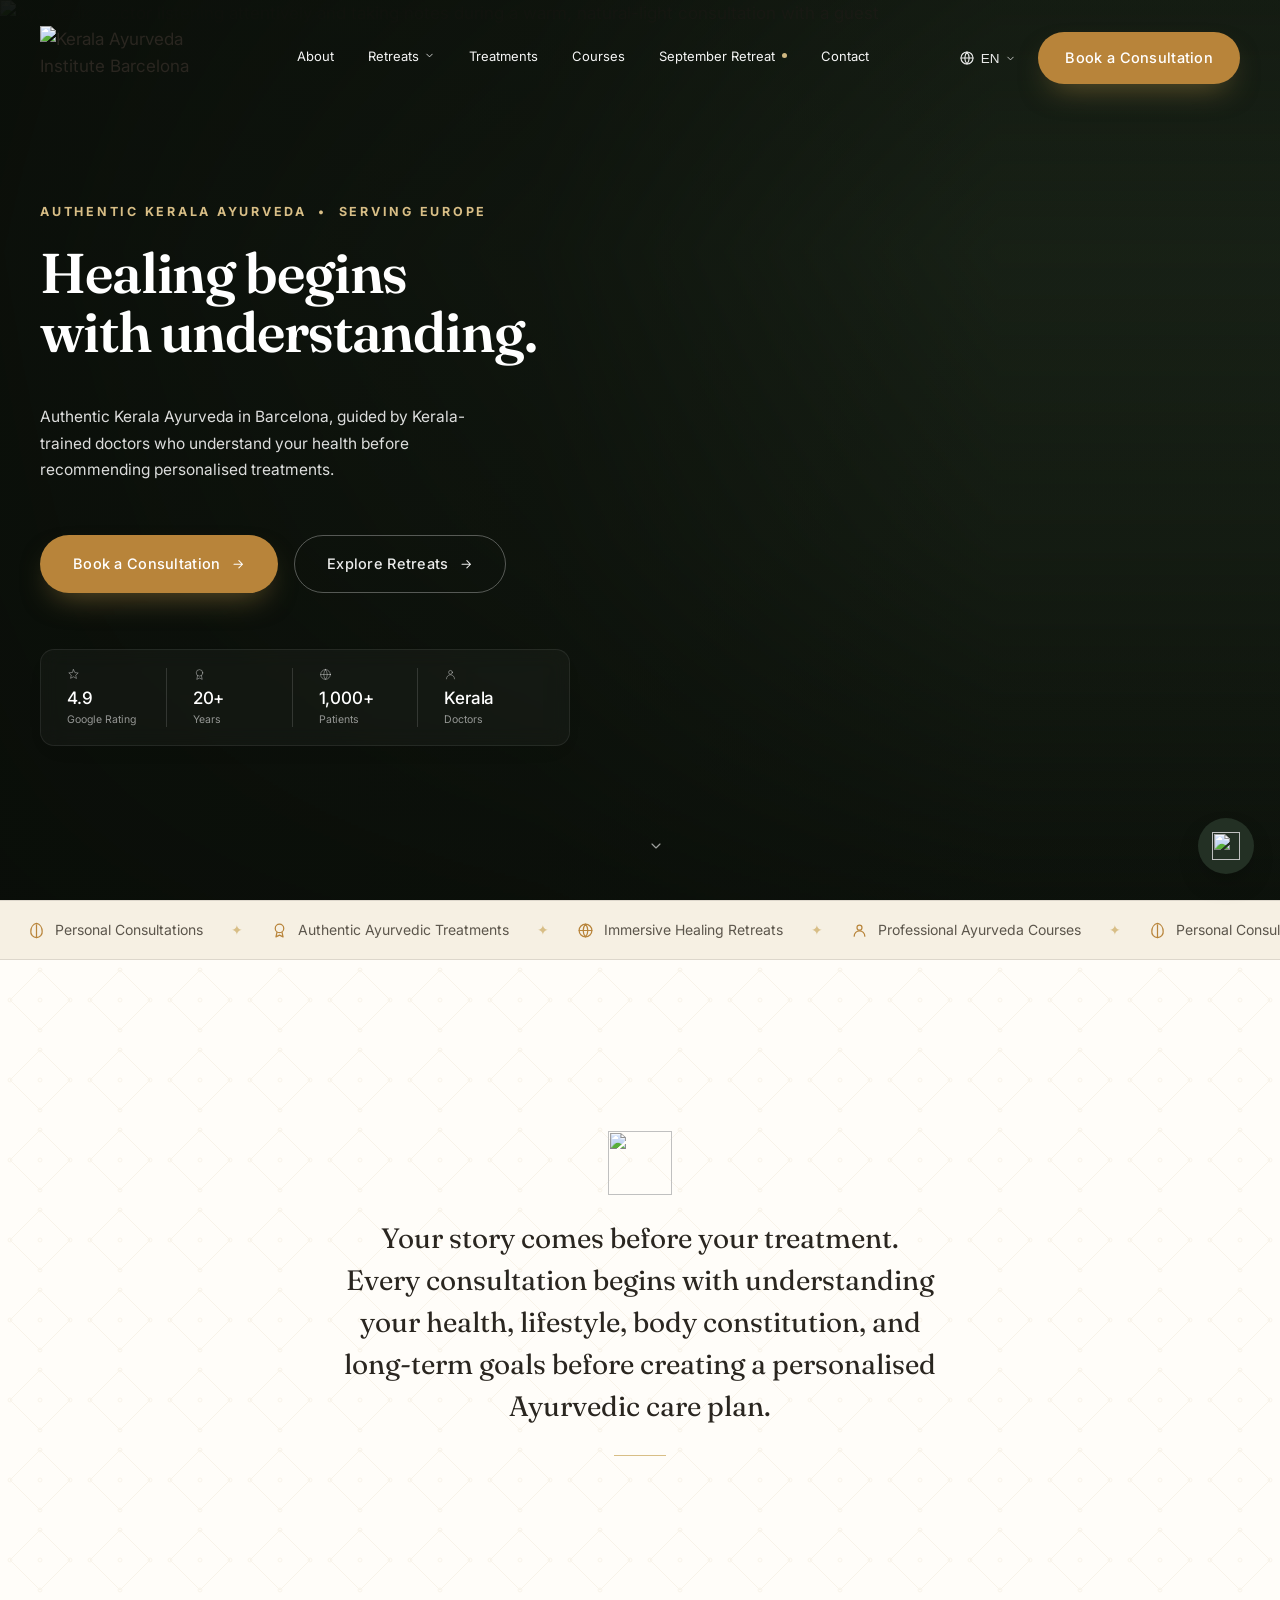
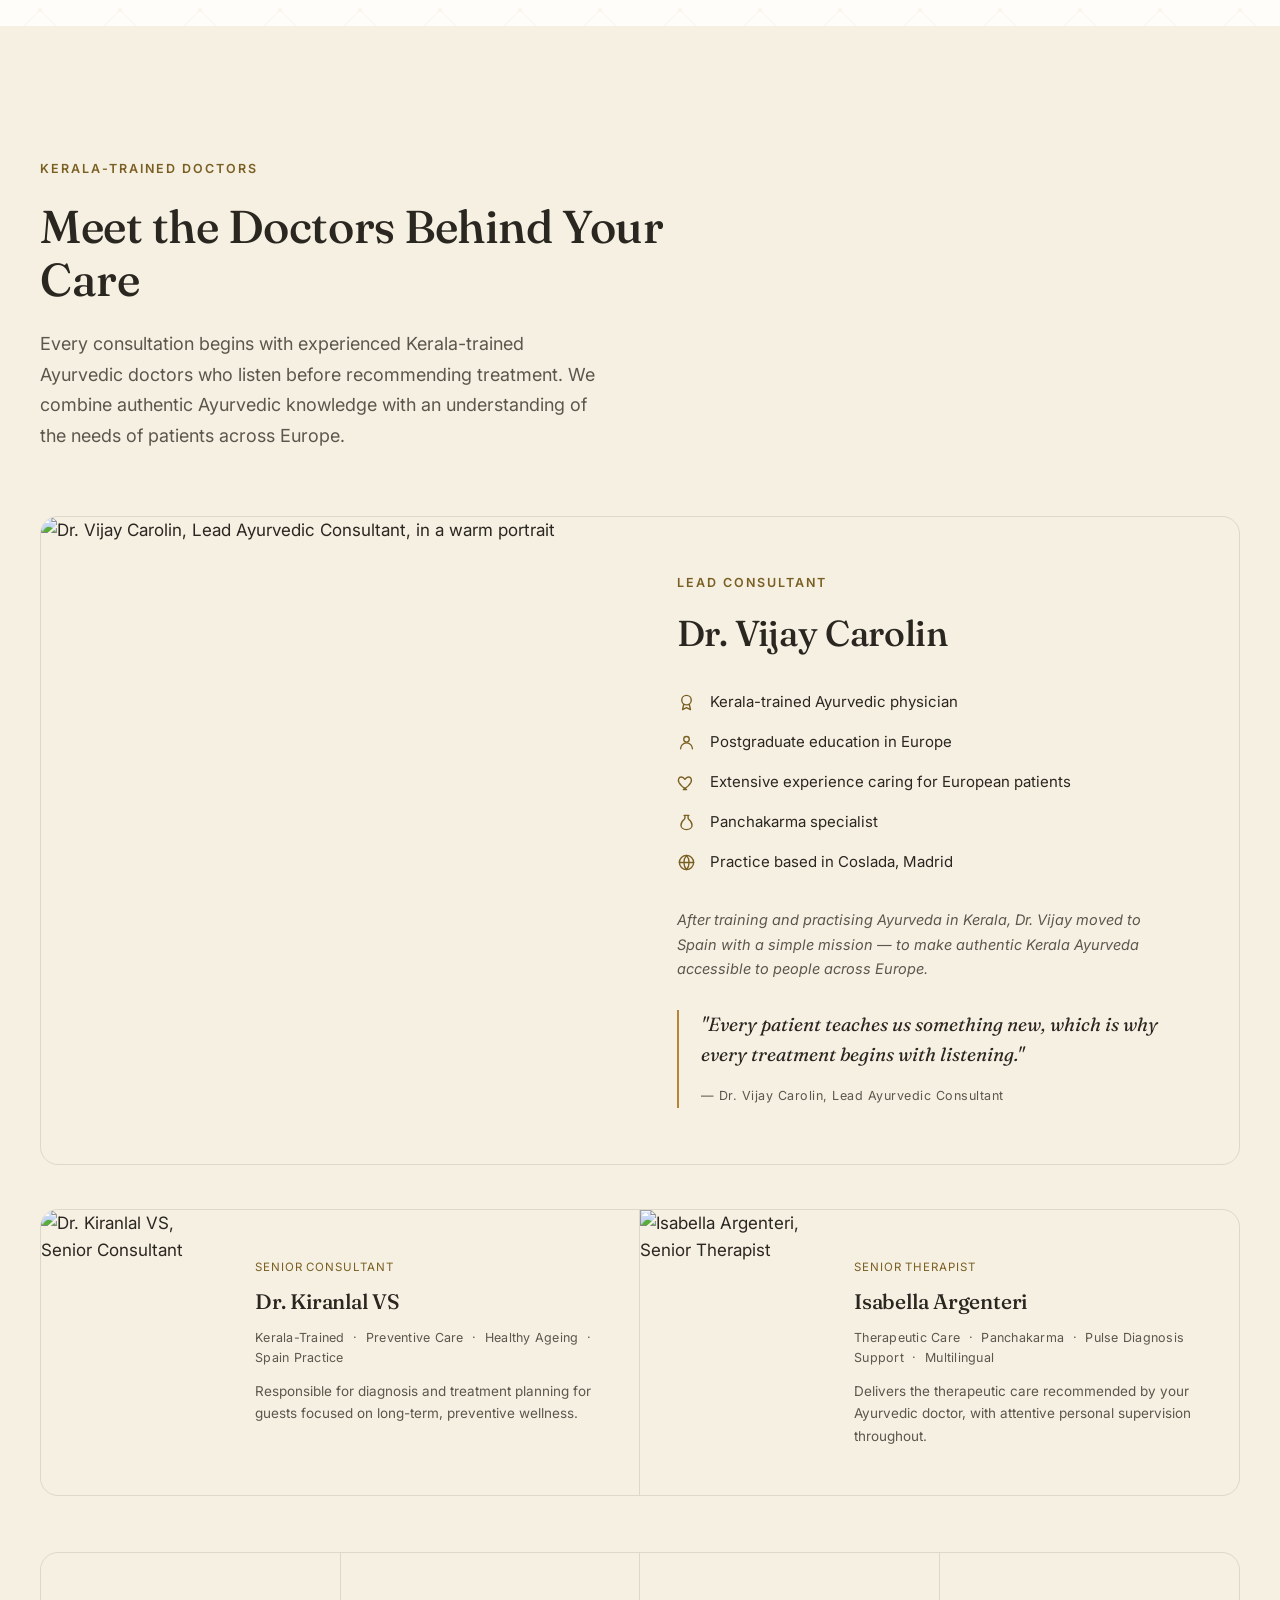
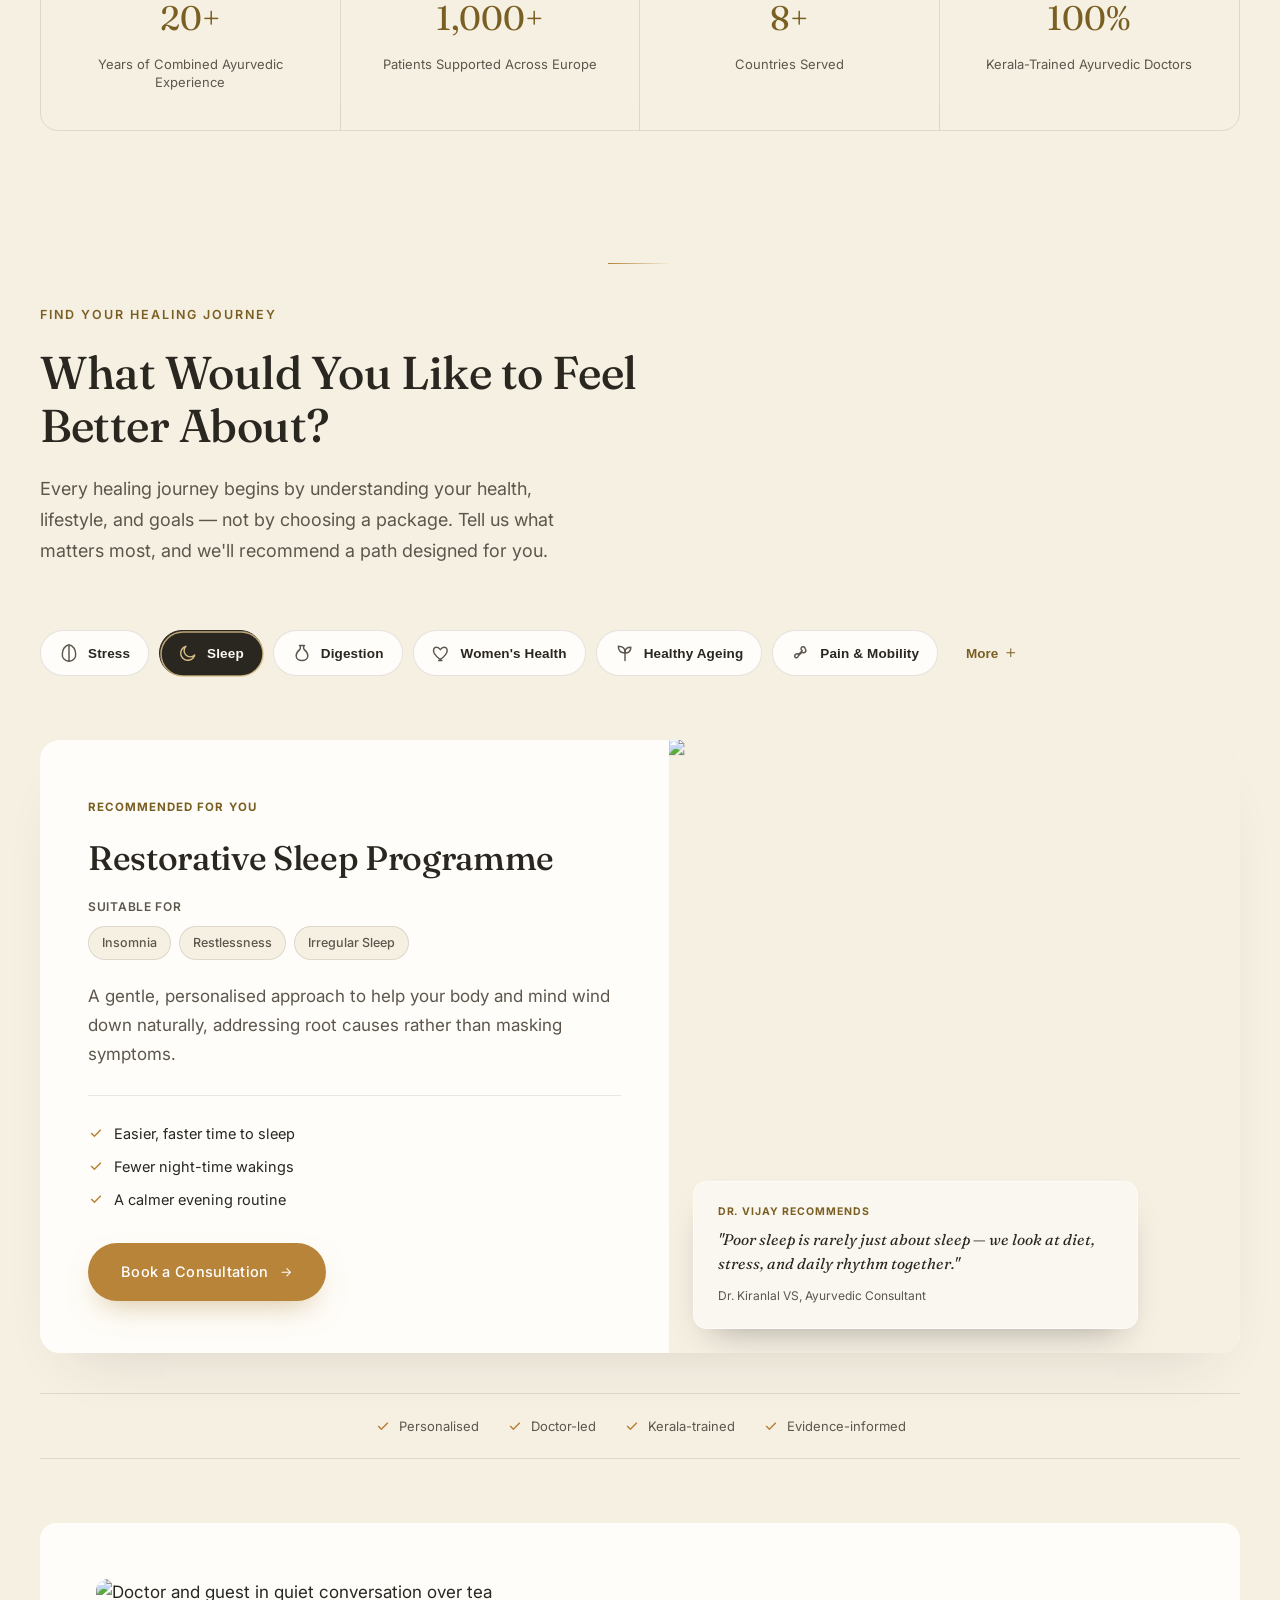
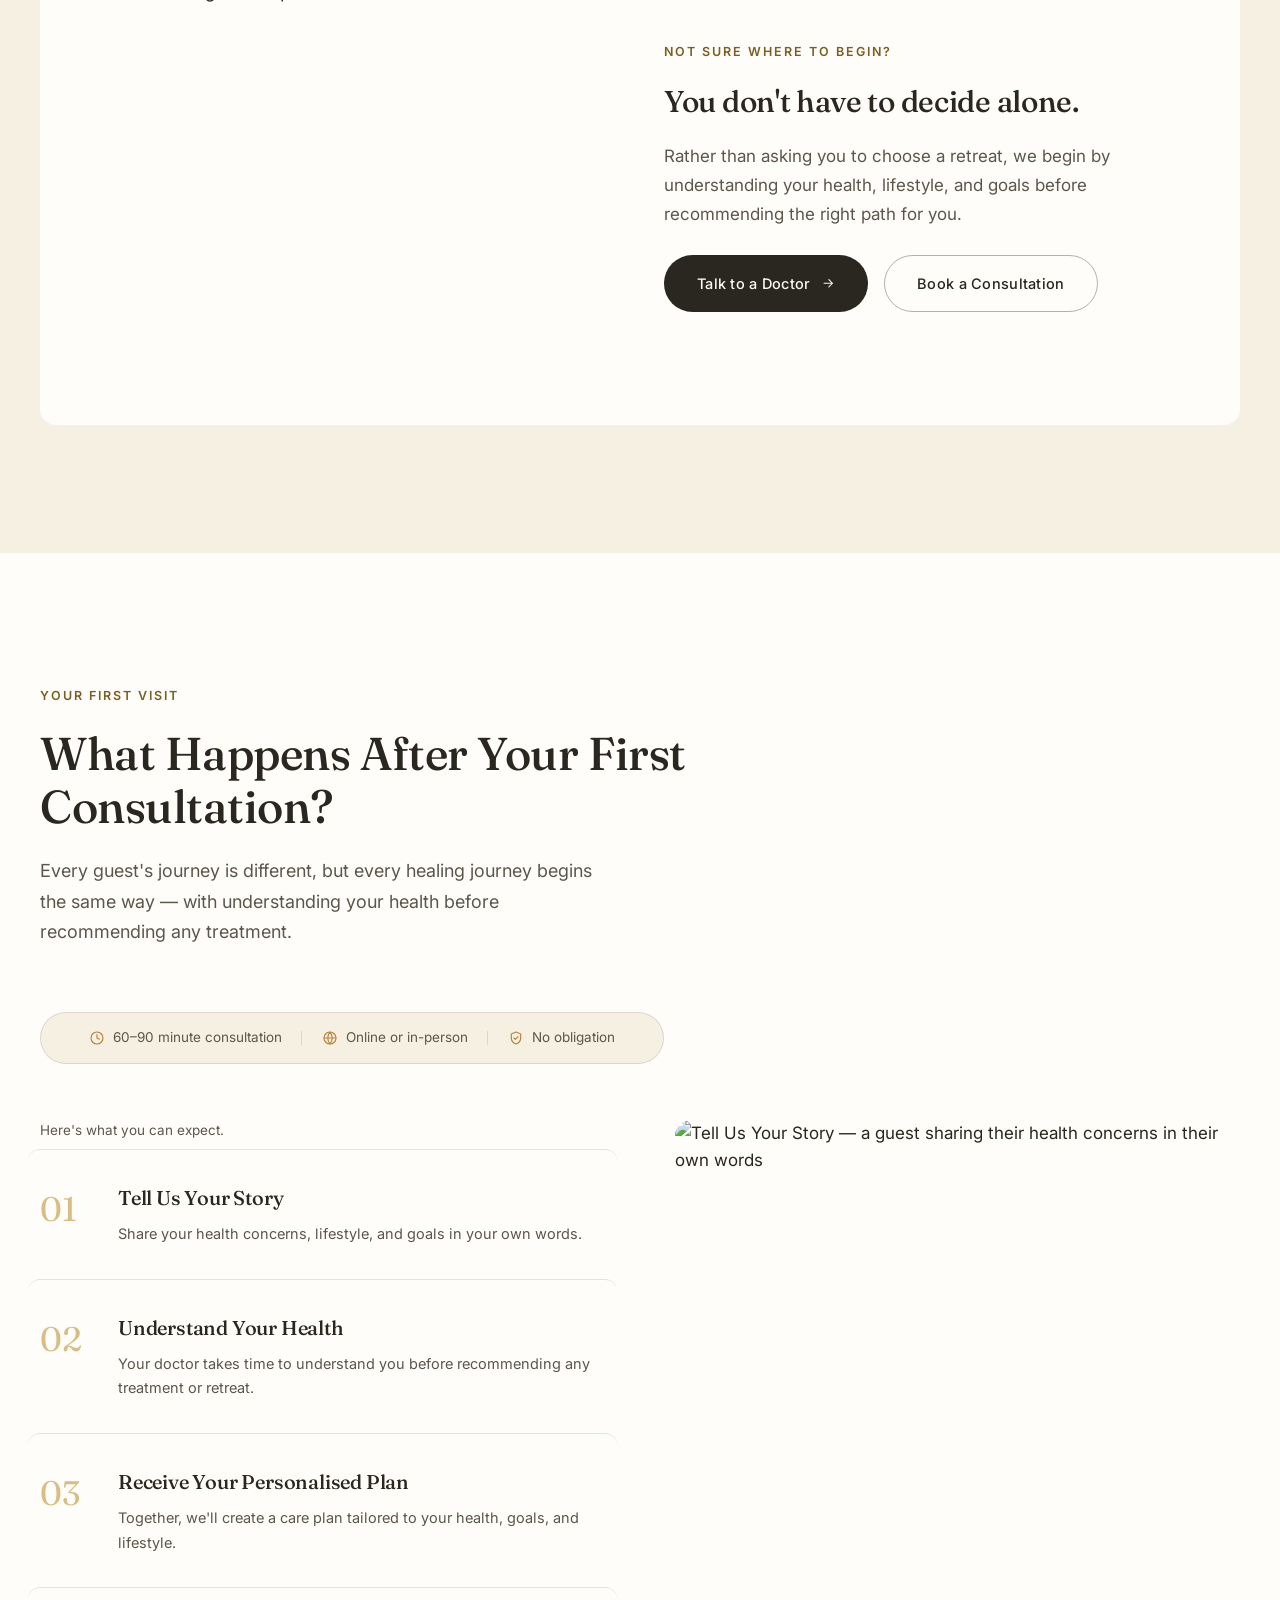
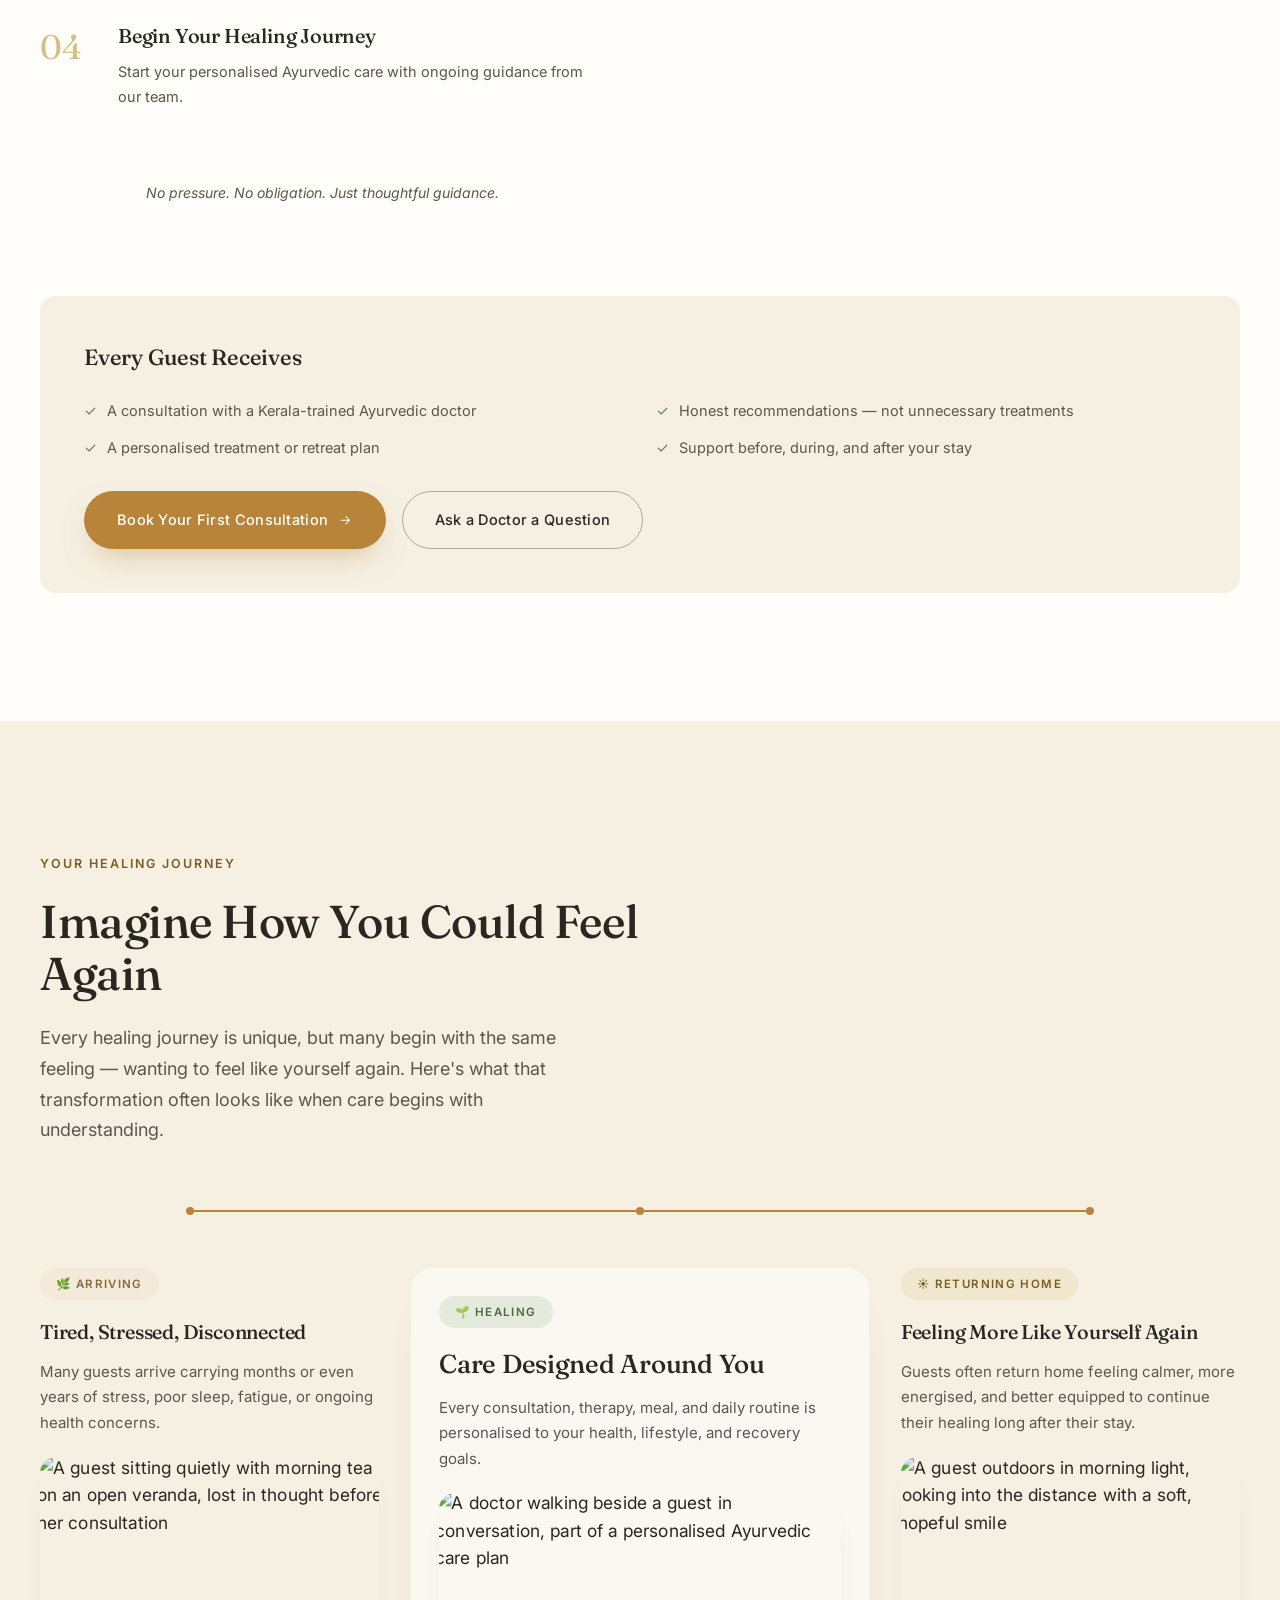
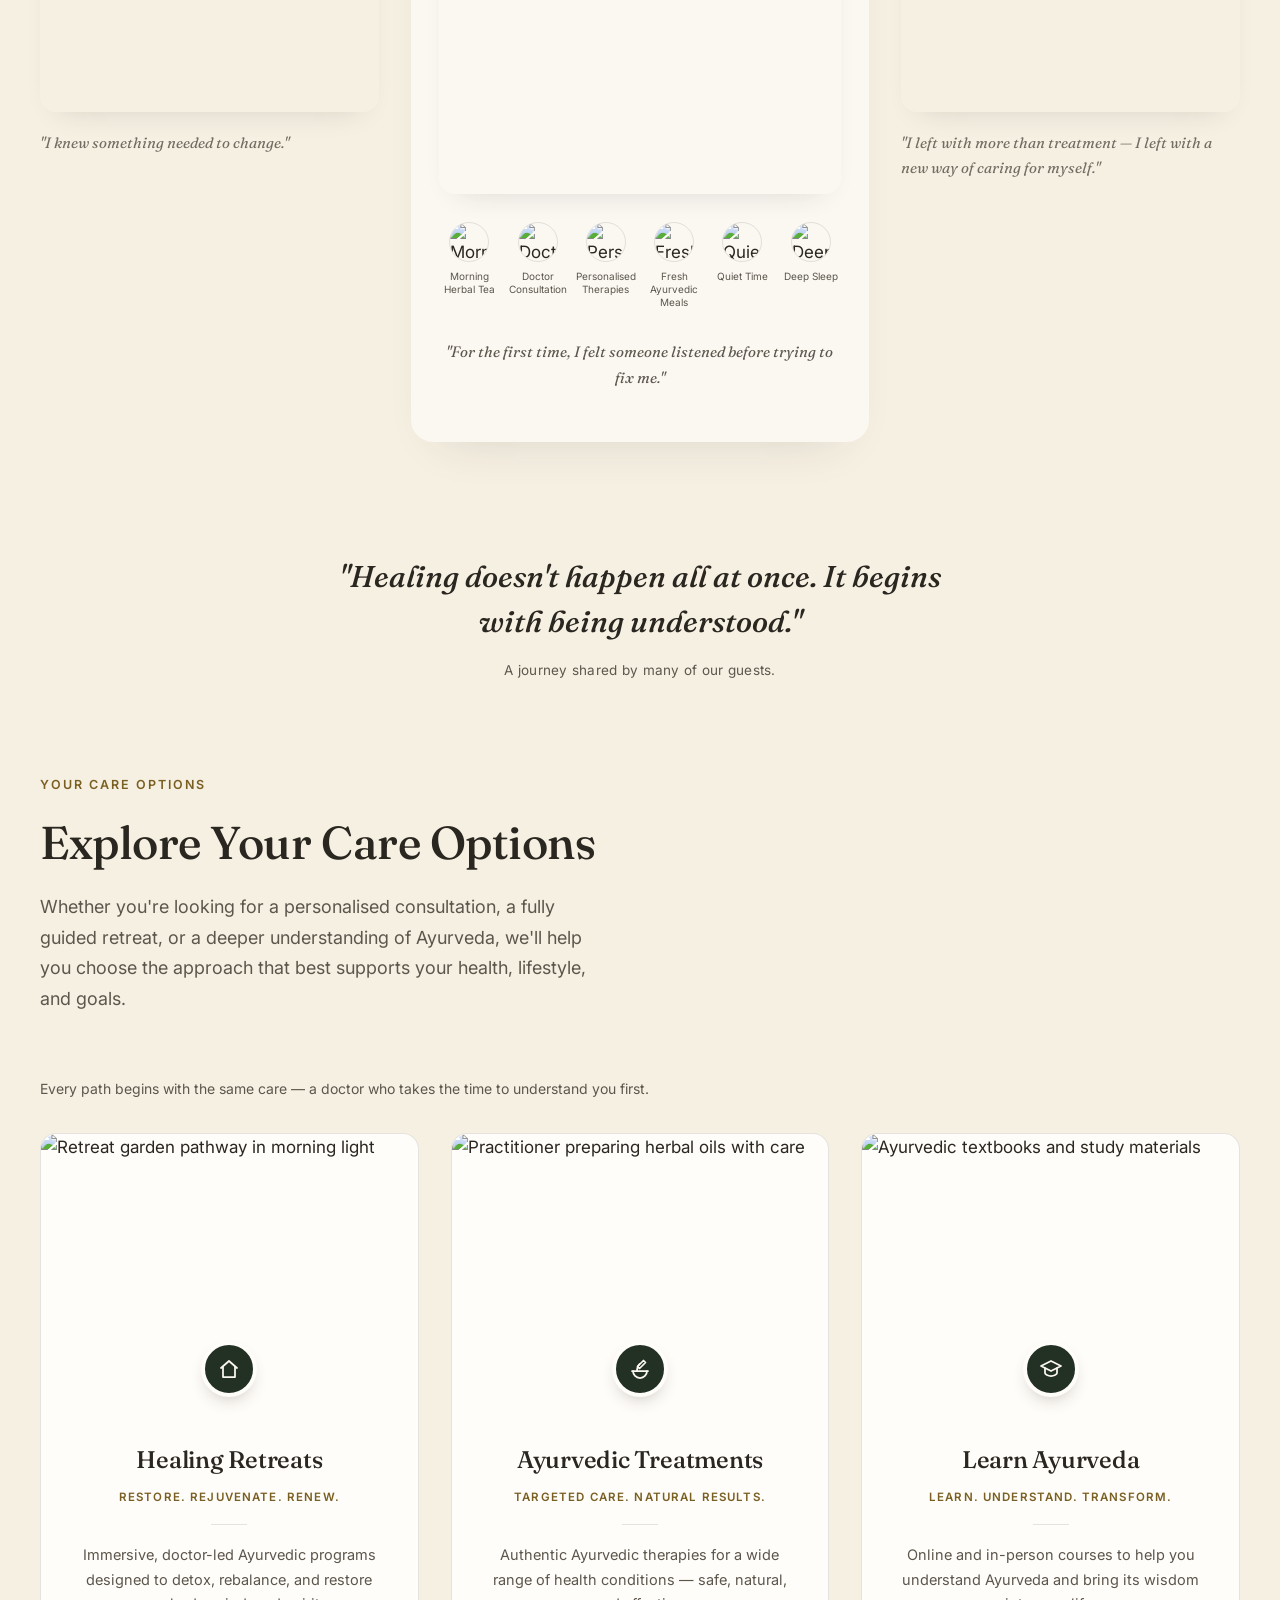
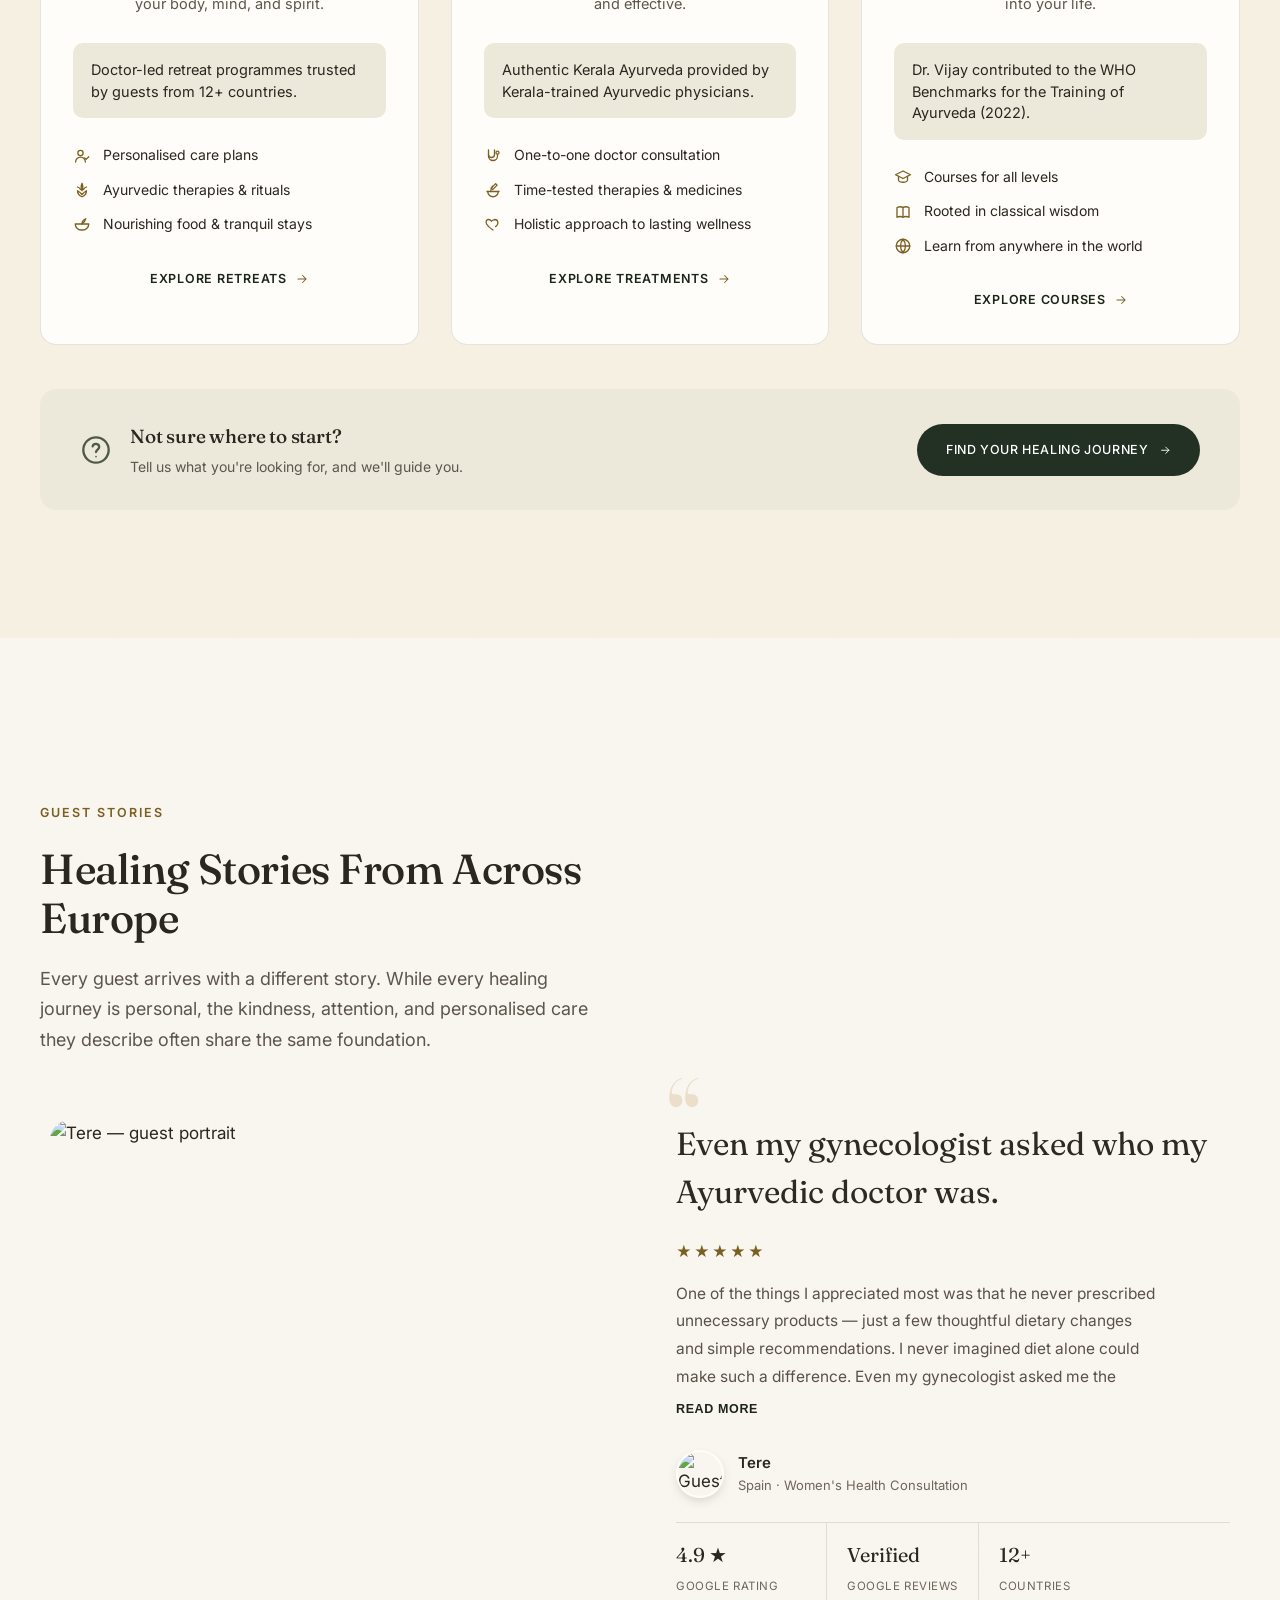
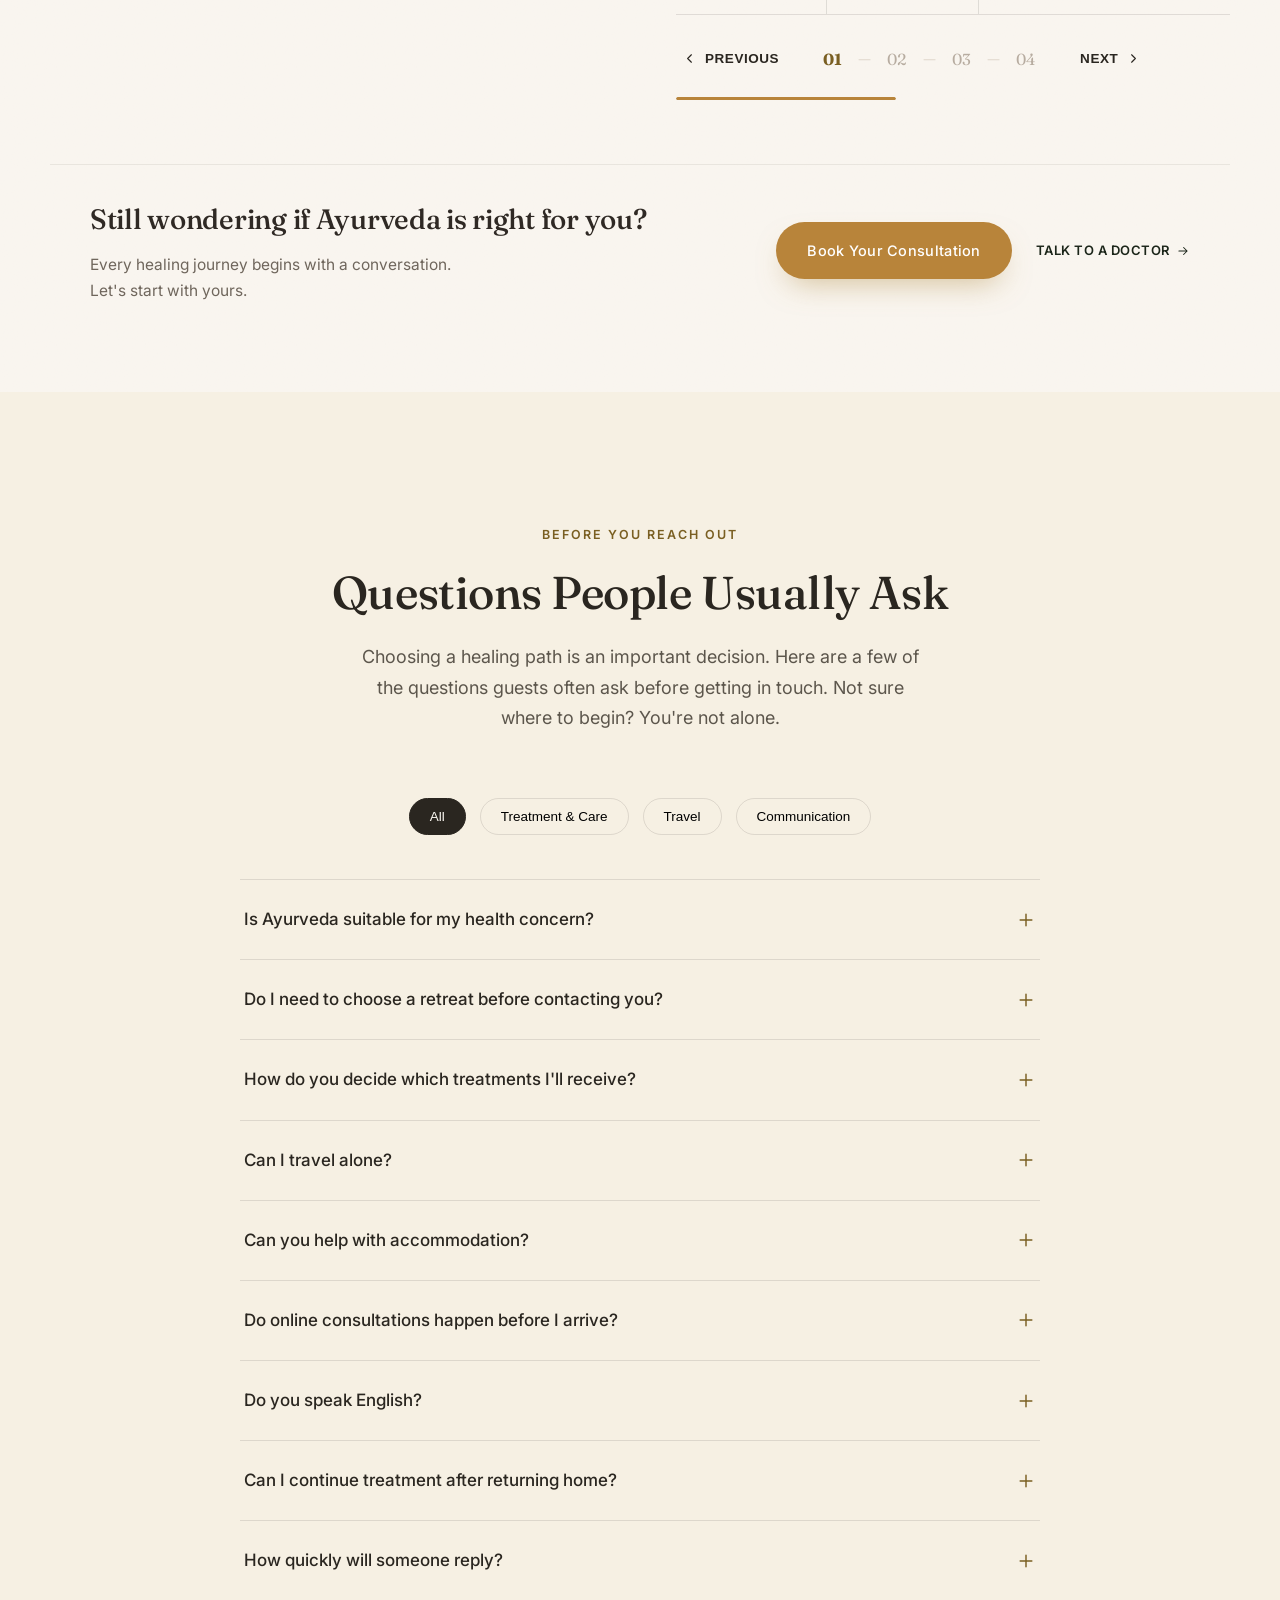
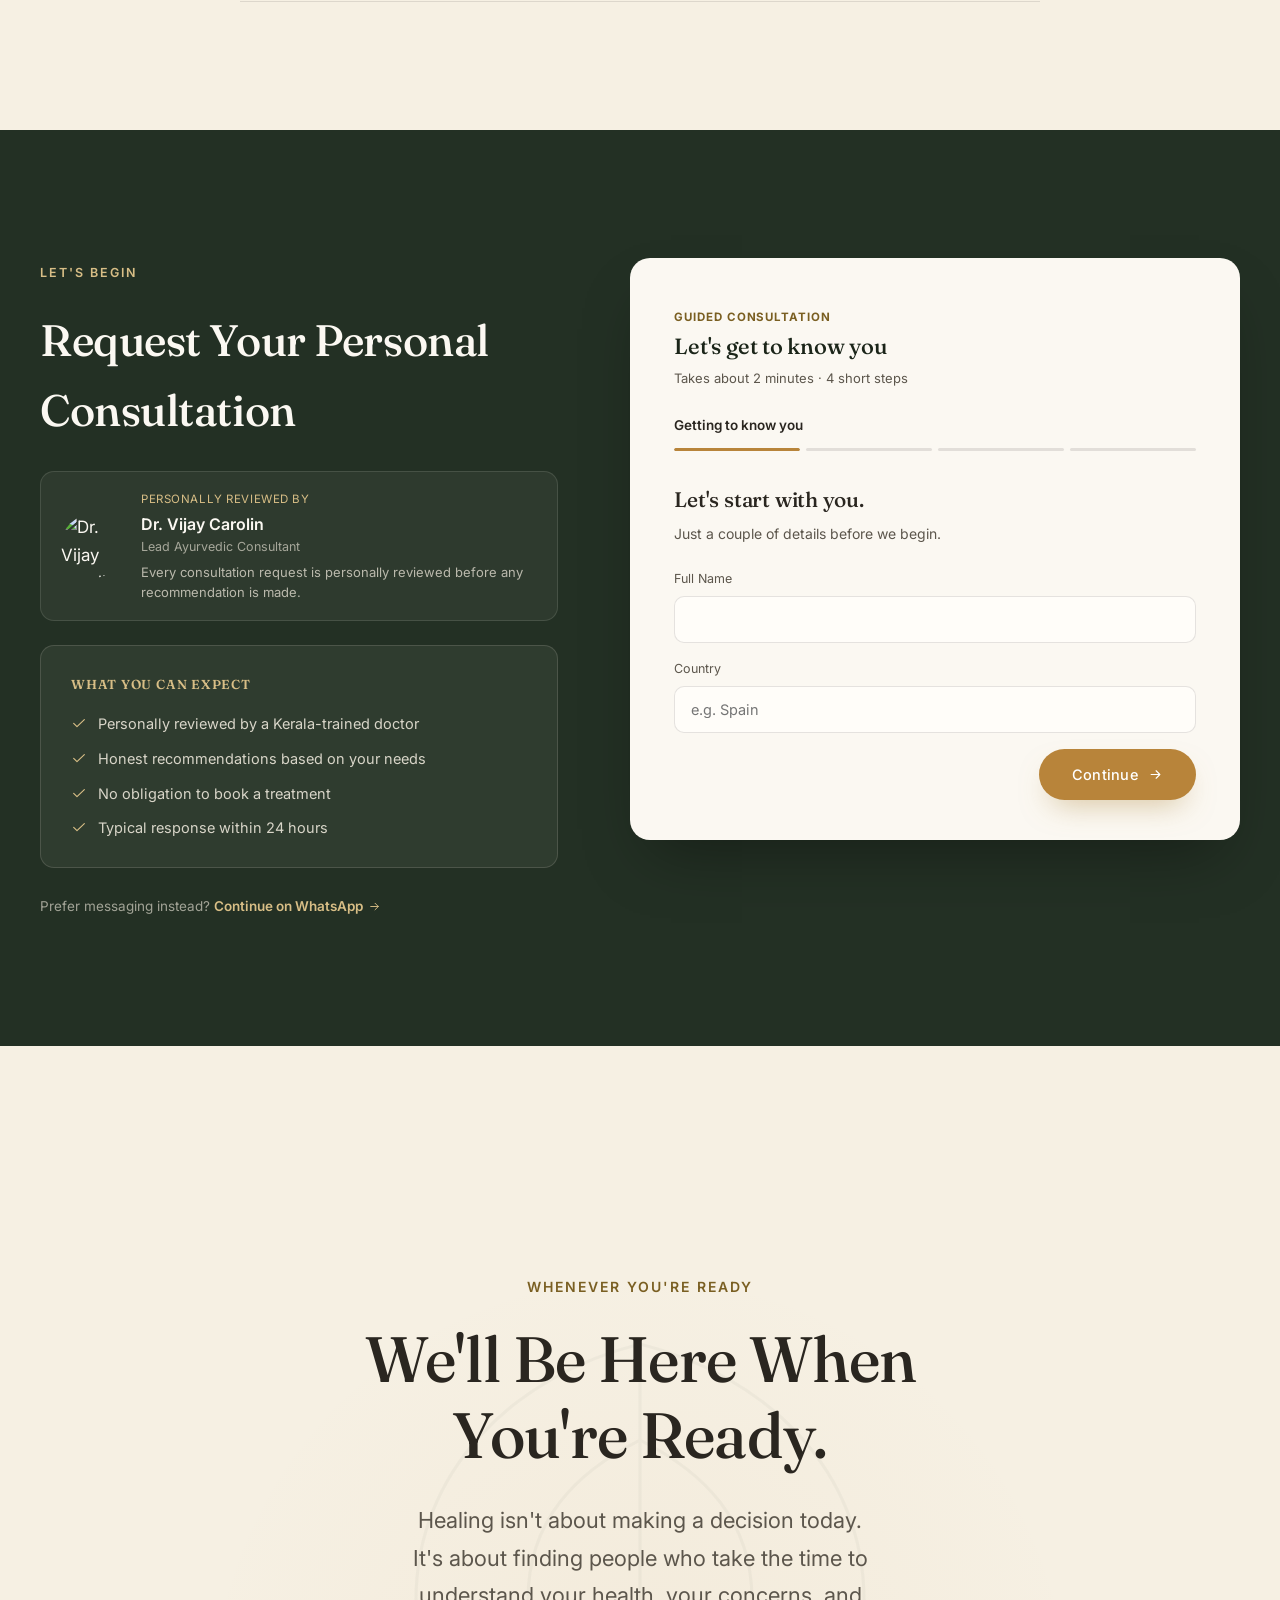
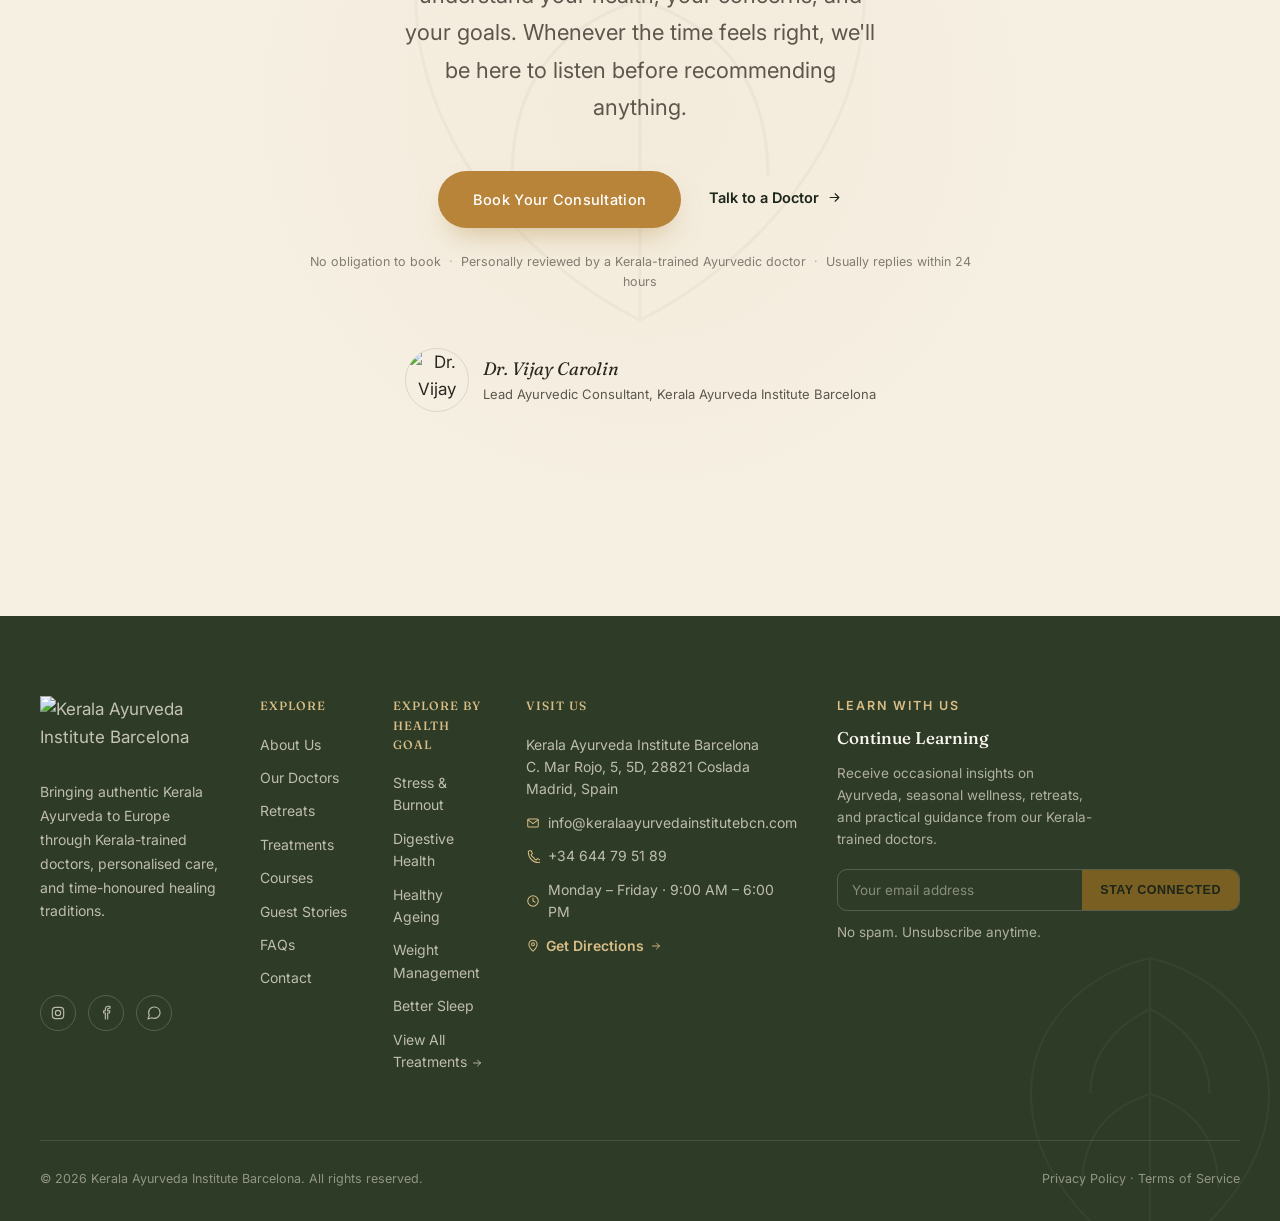
==== commit a1dd1386: "Add September Ayurveda Retreat landing page with homepage nav entry point" ====
--- a/index.html
+++ b/index.html
@@ -243,6 +243,8 @@
 .nav-links a:hover,.nav-links a:focus-visible{opacity:1;color:var(--gold-soft);}
 .nav-links a:hover::after,.nav-links a:focus-visible::after{left:0;right:0;}
 .nav-links a.active::after{left:0;right:0;}
+.nav-link-campaign{display:inline-flex;align-items:center;gap:7px;}
+.nav-campaign-dot{width:5px;height:5px;border-radius:50%;background:var(--gold-soft);flex-shrink:0;}
 
 /* ===== RETREATS MEGA MENU ===== */
 .nav-item-mega{position:relative;}
@@ -1953,6 +1955,7 @@
 
       <a href="#options">Treatments</a>
       <a href="#options">Courses</a>
+      <a href="september-retreat.html" class="nav-link-campaign" onclick="if(typeof trackEvent==='function')trackEvent('september_retreat_nav_click');">September Retreat<span class="nav-campaign-dot" aria-hidden="true"></span></a>
       <a href="#visit">Contact</a>
     </nav>
     <div class="nav-backdrop" id="navBackdrop"></div>
